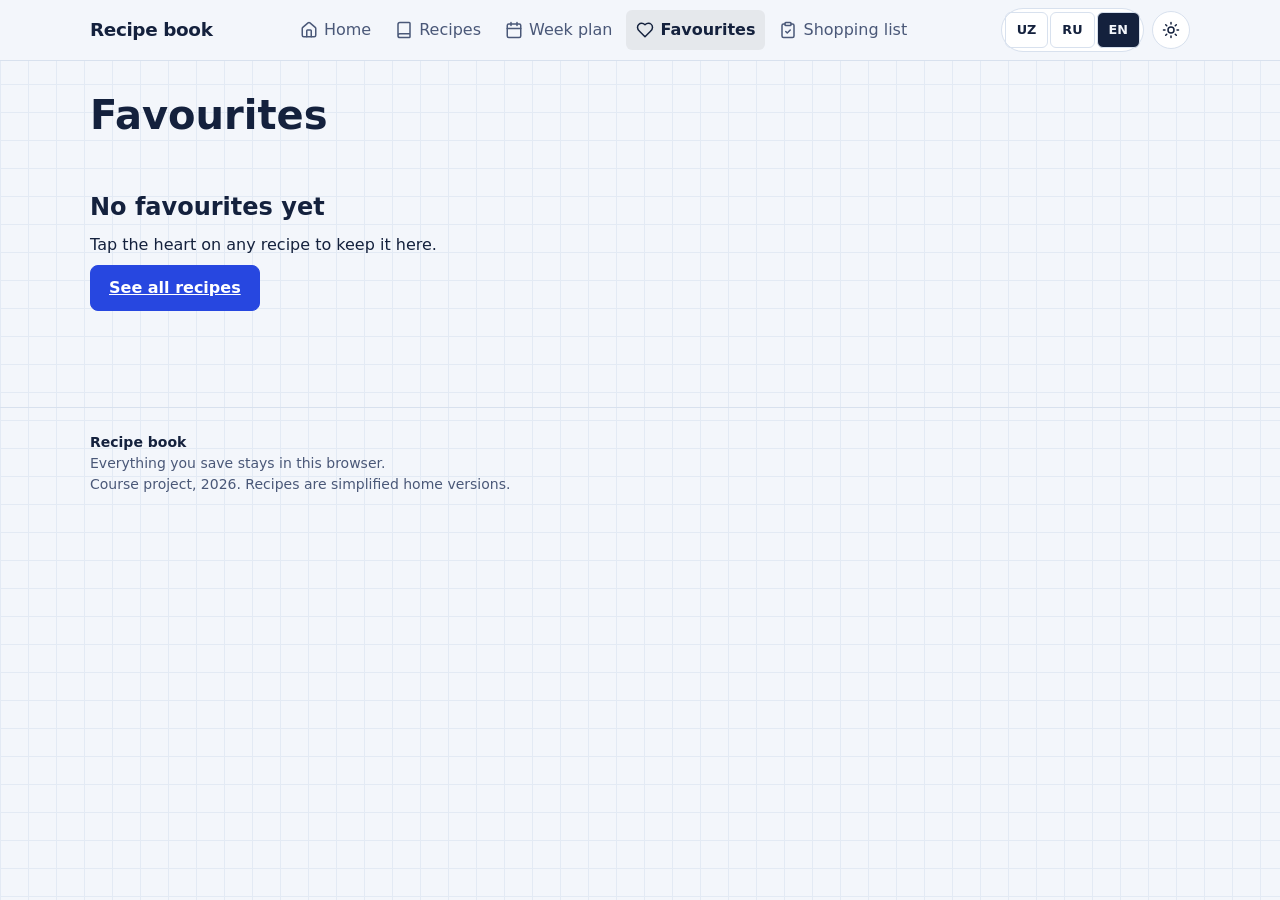
==== favorites.html @ af8d87c4 "Recipe book: 6 pages, 21 recipes in 3 languages, ingredient search, servings calculator, timers, wee" ====
<!doctype html>
<html lang="en">
<head>
  <meta charset="utf-8">
  <meta name="viewport" content="width=device-width, initial-scale=1">
  <title>Recipe book</title>
  <meta name="description" content="">
  <meta name="theme-color" content="#ffffff">
  <!-- Apply the saved theme before the page is drawn, so it never flashes. -->
  <script>
    window.APP_NS = "recipes";
    try {
      var savedTheme = localStorage.getItem("recipes:theme");
      document.documentElement.setAttribute("data-theme", savedTheme || (matchMedia("(prefers-color-scheme: dark)").matches ? "dark" : "light"));
    } catch (e) {}
  </script>
  <link rel="stylesheet" href="css/base.css">
  <link rel="stylesheet" href="css/site.css">
  <script defer src="js/core.js"></script>
  <script defer src="js/lang.js"></script>
  <script defer src="js/data.js"></script>
  <script defer src="js/store.js"></script>
  <script defer src="js/layout.js"></script>
  <script defer src="js/pages/favorites.js"></script>
</head>
<body data-page="favorites">
  <a class="skip-link" href="#main" data-i18n="skip">Skip to content</a>
  <header id="site-header" class="site-header"></header>

  <main id="main" tabindex="-1" class="container page">
    <h1 data-i18n="page.favorites"></h1>
    <p id="favCount" class="result-count" aria-live="polite"></p>
    <div id="favList" class="card-grid"></div>
    <div id="favEmpty" class="empty" hidden>
      <h2 data-i18n="favs.emptyTitle"></h2>
      <p data-i18n="favs.emptyText"></p>
      <a class="btn" href="recipes.html" data-i18n="home.allRecipes"></a>
    </div>
  </main>
  <footer id="site-footer" class="site-footer"></footer>
  <div id="toasts" class="toast-host" aria-live="polite"></div>
</body>
</html>
---- css/base.css ----
/* ==========================================================
   base.css — shared foundation (tokens, reset, controls,
   buttons, form fields, dialog, toast). Reused on every site.
   ========================================================== */

:root {
  --font-display: "Unbounded", "Onest", system-ui, sans-serif;
  --font-body: "Onest", system-ui, -apple-system, "Segoe UI", Roboto, sans-serif;

  --bg: #f3f6fb;
  --surface: #ffffff;
  --ink: #14213d;
  --ink-2: #4a5878;
  --line: #d8e1ee;
  --grid: #e3eaf4;
  --accent: #2747e0;
  --accent-ink: #ffffff;
  --accent-soft: #e6ebff;
  --hl: #ffe45c;
  --hl-ink: #14213d;
  --danger: #c42a41;
  --ok: #12805c;
  --warn: #9a5b00;

  --radius: 12px;
  --radius-sm: 8px;
  --shadow: 0 2px 0 var(--line);
  --ease: cubic-bezier(0.2, 0.7, 0.2, 1);
  color-scheme: light;
}

:root[data-theme="dark"] {
  --bg: #0c1226;
  --surface: #141c36;
  --ink: #e8eeff;
  --ink-2: #9aa8cc;
  --line: #27345c;
  --grid: #162040;
  --accent: #7c9bff;
  --accent-ink: #0c1226;
  --accent-soft: #1d2a55;
  --hl: #ffe45c;
  --hl-ink: #14213d;
  --danger: #ff8091;
  --ok: #4ade9f;
  --warn: #ffc266;
  color-scheme: dark;
}

*,
*::before,
*::after { box-sizing: border-box; }

html { -webkit-text-size-adjust: 100%; }

body {
  margin: 0;
  min-height: 100vh;
  font-family: var(--font-body);
  font-size: 1rem;
  line-height: 1.5;
  color: var(--ink);
  background-color: var(--bg);
  /* notebook grid */
  background-image:
    linear-gradient(var(--grid) 1px, transparent 1px),
    linear-gradient(90deg, var(--grid) 1px, transparent 1px);
  background-size: 28px 28px;
  transition: background-color 0.25s var(--ease), color 0.25s var(--ease);
}

h1, h2, h3, p { margin: 0; }
button, input, select, textarea { font: inherit; color: inherit; }
button { cursor: pointer; }
ul { margin: 0; padding: 0; list-style: none; }

:focus-visible {
  outline: 3px solid var(--accent);
  outline-offset: 2px;
  border-radius: 6px;
}

.visually-hidden {
  position: absolute !important;
  width: 1px; height: 1px;
  margin: -1px; padding: 0;
  overflow: hidden;
  clip: rect(0 0 0 0);
  white-space: nowrap;
  border: 0;
}

.container {
  width: min(100% - 40px, 760px);
  margin-inline: auto;
}

/* ---------- top bar: brand + language + theme ---------- */
.topbar {
  display: flex;
  align-items: center;
  justify-content: space-between;
  gap: 12px;
  padding-block: 18px;
}

.brand {
  font-family: var(--font-display);
  font-weight: 700;
  font-size: 1.15rem;
  letter-spacing: -0.02em;
  display: inline-flex;
  align-items: center;
  gap: 10px;
}

.brand-mark {
  width: 28px; height: 28px;
  display: grid; place-items: center;
  background: var(--accent);
  color: var(--accent-ink);
  border-radius: 8px;
}

.controls { display: flex; align-items: center; gap: 10px; }

.seg {
  display: inline-flex;
  padding: 3px;
  background: var(--surface);
  border: 1.5px solid var(--line);
  border-radius: 999px;
}

.seg button {
  border: 0;
  background: transparent;
  padding: 5px 11px;
  border-radius: 999px;
  font-size: 0.8rem;
  font-weight: 600;
  color: var(--ink-2);
  transition: background-color 0.2s var(--ease), color 0.2s var(--ease);
}

.seg button:hover { color: var(--ink); }

.seg button[aria-pressed="true"] {
  background: var(--accent);
  color: var(--accent-ink);
}

.icon-btn {
  width: 38px; height: 38px;
  display: grid; place-items: center;
  background: var(--surface);
  border: 1.5px solid var(--line);
  border-radius: 50%;
  color: var(--ink);
  transition: border-color 0.2s var(--ease), transform 0.2s var(--ease);
}
.icon-btn:hover { border-color: var(--accent); }
.icon-btn:active { transform: scale(0.94); }

/* theme icon swaps with the active theme */
.icon-btn .i-moon { display: none; }
:root[data-theme="dark"] .icon-btn .i-sun { display: none; }
:root[data-theme="dark"] .icon-btn .i-moon { display: block; }

/* ---------- buttons ---------- */
.btn {
  display: inline-flex;
  align-items: center;
  justify-content: center;
  gap: 8px;
  padding: 10px 18px;
  min-height: 44px;
  border: 1.5px solid var(--accent);
  background: var(--accent);
  color: var(--accent-ink);
  font-weight: 600;
  border-radius: var(--radius-sm);
  transition: transform 0.15s var(--ease), filter 0.2s var(--ease);
}
.btn:hover { filter: brightness(1.08); }
.btn:active { transform: translateY(1px); }

.btn-ghost {
  background: transparent;
  color: var(--ink);
  border-color: var(--line);
}
.btn-ghost:hover { border-color: var(--accent); filter: none; }

.btn-danger-ghost {
  background: transparent;
  color: var(--danger);
  border-color: var(--line);
}
.btn-danger-ghost:hover { border-color: var(--danger); filter: none; }

/* ---------- form fields ---------- */
.field { display: grid; gap: 6px; min-width: 0; }
.field > span, .field > label {
  font-size: 0.85rem;
  font-weight: 600;
  color: var(--ink-2);
}

.input, .select {
  width: 100%;
  min-height: 44px;
  padding: 9px 12px;
  background: var(--surface);
  color: var(--ink);
  border: 1.5px solid var(--line);
  border-radius: var(--radius-sm);
  transition: border-color 0.2s var(--ease), box-shadow 0.2s var(--ease);
}
.input::placeholder { color: var(--ink-2); opacity: 0.8; }
.input:hover, .select:hover { border-color: var(--ink-2); }
.input:focus-visible, .select:focus-visible {
  outline: none;
  border-color: var(--accent);
  box-shadow: 0 0 0 3px var(--accent-soft);
}
.input[aria-invalid="true"] { border-color: var(--danger); }

.field-error {
  min-height: 1.2em;
  font-size: 0.85rem;
  color: var(--danger);
  font-weight: 500;
}

/* ---------- dialog ---------- */
dialog {
  width: min(92vw, 480px);
  padding: 22px;
  color: var(--ink);
  background: var(--surface);
  border: 1.5px solid var(--line);
  border-radius: 16px;
  box-shadow: 0 24px 60px rgba(8, 14, 40, 0.35);
}
dialog::backdrop { background: rgba(8, 14, 40, 0.55); }
dialog[open] { animation: pop 0.22s var(--ease); }
@keyframes pop {
  from { opacity: 0; transform: translateY(8px) scale(0.98); }
  to { opacity: 1; transform: none; }
}

/* ---------- toast ---------- */
.toast-host {
  position: fixed;
  inset: auto 0 20px 0;
  display: grid;
  justify-items: center;
  gap: 8px;
  padding-inline: 16px;
  pointer-events: none;
  z-index: 50;
}
.toast {
  display: inline-flex;
  align-items: center;
  gap: 14px;
  padding: 10px 12px 10px 16px;
  background: var(--ink);
  color: var(--bg);
  border-radius: 10px;
  font-size: 0.92rem;
  pointer-events: auto;
  box-shadow: 0 10px 30px rgba(8, 14, 40, 0.3);
  animation: pop 0.22s var(--ease);
}
.toast button {
  background: transparent;
  border: 0;
  padding: 4px 8px;
  font-weight: 700;
  color: var(--hl);
  border-radius: 6px;
}

@media (prefers-reduced-motion: reduce) {
  *, *::before, *::after {
    animation-duration: 0.001ms !important;
    transition-duration: 0.001ms !important;
  }
}
---- css/site.css ----
/* PLACEHOLDER layout so the pages can be used and tested before the design
   brief arrives. Colours and fonts come from base.css (also a placeholder).
   This file will be rewritten from the brief. */

.container { width: min(100% - 32px, 1100px); margin-inline: auto; }
.page { padding-block: 24px 64px; }
.page h1 { font-size: clamp(1.75rem, 5vw, 2.5rem); margin: 0 0 12px; }
.page-intro { color: var(--ink-2); max-width: 60ch; }
.section { padding-block: 24px; border-top: 1px solid var(--line); margin-top: 24px; }
.section h2, .section-sub { margin: 0 0 16px; font-size: 1.25rem; }
.section-sub { margin-top: 24px; }
.skip-link { position: absolute; left: 8px; top: -60px; padding: 8px 12px; background: var(--ink); color: var(--bg); z-index: 100; }
.skip-link:focus { top: 8px; }
.result-count { color: var(--ink-2); margin: 8px 0; }
.empty { padding: 32px 0; display: grid; gap: 8px; justify-items: start; }
.back-link { display: inline-block; margin-bottom: 12px; }
.back-link::before { content: "← "; }
.check { display: inline-flex; align-items: center; gap: 8px; min-height: 44px; cursor: pointer; }

/* header, menu and phone tab bar */
.site-header { border-bottom: 1px solid var(--line); background: var(--bg); position: sticky; top: 0; z-index: 30; }
.header-bar { display: flex; align-items: center; justify-content: space-between; gap: 16px; min-height: 60px; }
.brand { font-weight: 700; text-decoration: none; color: var(--ink); }
.header-tools { display: flex; align-items: center; gap: 8px; }
.seg { display: inline-flex; gap: 2px; }
.seg button { min-width: 36px; min-height: 36px; border: 1px solid var(--line); background: transparent; color: var(--ink); border-radius: 6px; }
.seg button[aria-pressed="true"] { background: var(--ink); color: var(--bg); }
#themeToggle .icon-moon { display: none; }
:root[data-theme="dark"] #themeToggle .icon-sun { display: none; }
:root[data-theme="dark"] #themeToggle .icon-moon { display: block; }
.site-nav ul { list-style: none; margin: 0; padding: 0; display: flex; gap: 4px; }
.site-nav a { display: inline-flex; align-items: center; gap: 6px; padding: 8px 10px; color: var(--ink-2); text-decoration: none; border-radius: 6px; }
.site-nav a[aria-current="page"] { color: var(--ink); background: var(--raised, rgba(0,0,0,.06)); font-weight: 600; }
.nav-count:not(:empty) { min-width: 20px; padding: 0 6px; border-radius: 10px; background: var(--accent); color: var(--on-accent, #fff); font-size: 0.75rem; text-align: center; }
@media (max-width: 900px) {
  body.has-tabbar { padding-bottom: 64px; }
  .site-nav { position: fixed; left: 0; right: 0; bottom: 0; background: var(--bg); border-top: 1px solid var(--line); z-index: 40; }
  .site-nav ul { display: grid; grid-template-columns: repeat(5, minmax(0, 1fr)); }
  .site-nav a { flex-direction: column; gap: 2px; font-size: 0.6875rem; padding: 8px 2px; text-align: center; position: relative; }
  .nav-count:not(:empty) { position: absolute; top: 4px; right: 18%; }
}
.site-footer { border-top: 1px solid var(--line); padding-block: 24px; color: var(--ink-2); font-size: 0.875rem; }
.footer-brand { font-weight: 700; color: var(--ink); }

/* chips and cards */
.chip-row { display: flex; flex-wrap: wrap; gap: 8px; list-style: none; margin: 0; padding: 0; }
.chip { display: inline-flex; align-items: center; gap: 6px; min-height: 36px; padding: 4px 12px; border: 1px solid var(--line); border-radius: 18px; background: transparent; color: var(--ink); cursor: pointer; }
.chip[aria-pressed="true"], .chip-radio:has(input:checked) { background: var(--ink); color: var(--bg); }
.chip-radio input { position: absolute; opacity: 0; width: 1px; height: 1px; }
.chip-radio:has(input:focus-visible) { outline: 2px solid var(--accent); outline-offset: 2px; }
.card-grid { display: grid; grid-template-columns: repeat(auto-fill, minmax(min(100%, 260px), 1fr)); gap: 16px; }
.recipe-card { position: relative; display: grid; align-content: start; gap: 6px; padding: 16px; border: 1px solid var(--line); border-radius: 8px; }
.card-cat { margin: 0; font-size: 0.8125rem; color: var(--ink-2); }
.card-title { margin: 0; font-size: 1.125rem; padding-right: 40px; }
.card-title a { color: var(--ink); text-decoration: none; }
.card-title a::after { content: ""; position: absolute; inset: 0; } /* the whole card is clickable */
.card-about, .card-hit, .card-note { margin: 0; color: var(--ink-2); font-size: 0.9375rem; }
.recipe-card .fav-btn-small, .recipe-card .match-info button { position: relative; z-index: 1; }
.recipe-card .fav-btn-small { position: absolute; top: 10px; right: 10px; }
.recipe-meta { display: flex; flex-wrap: wrap; gap: 4px 14px; list-style: none; margin: 4px 0 0; padding: 0; font-size: 0.875rem; color: var(--ink-2); }
.recipe-meta li { display: inline-flex; align-items: center; gap: 4px; }
.fav-btn { display: inline-flex; align-items: center; gap: 6px; min-height: 40px; min-width: 40px; justify-content: center; padding: 6px 12px; border: 1px solid var(--line); border-radius: 20px; background: var(--bg); color: var(--ink); }
.fav-btn[aria-pressed="true"] .icon { fill: currentColor; color: var(--danger, #b00); }
.match-info { display: grid; gap: 4px; justify-items: start; margin-top: 6px; padding-top: 8px; border-top: 1px dashed var(--line); font-size: 0.875rem; }
.match-info p { margin: 0; }
.match-score { font-weight: 600; }

/* home */
.pantry-form, .extra-form { display: grid; gap: 6px; max-width: 560px; margin-top: 16px; }
.pantry-row { display: flex; gap: 8px; }
.pantry-row .input { flex: 1; min-width: 0; }
.quick-ings, .pantry-chips { margin-top: 16px; display: grid; gap: 8px; justify-items: start; }

/* recipe list filters */
.filters { display: grid; gap: 16px; margin-bottom: 8px; }
.filter-search { max-width: 480px; }
.filter-cats { border: 0; padding: 0; margin: 0; }
.filter-cats legend { margin-bottom: 6px; font-weight: 600; font-size: 0.875rem; }
.filter-selects { display: flex; flex-wrap: wrap; gap: 12px; align-items: end; }
.filter-selects .field { min-width: 150px; }
.list-head { display: flex; justify-content: space-between; align-items: center; gap: 12px; }

/* recipe page */
.recipe-head { display: grid; gap: 8px; }
.recipe-head h1 { margin: 0; }
.recipe-about { margin: 0; color: var(--ink-2); max-width: 65ch; }
.recipe-actions { display: flex; flex-wrap: wrap; gap: 8px; align-items: center; margin-top: 8px; }
.recipe-body { display: grid; gap: 32px; margin-top: 24px; }
@media (min-width: 860px) { .recipe-body { grid-template-columns: minmax(0, 2fr) minmax(0, 3fr); } }
.servings { display: grid; gap: 6px; margin-bottom: 12px; }
.stepper { display: inline-flex; align-items: center; gap: 8px; }
.stepper-num { min-width: 2ch; text-align: center; font-size: 1.5rem; font-weight: 700; }
.ing-list { list-style: none; margin: 0; padding: 0; }
.ing { display: flex; gap: 10px; align-items: flex-start; padding: 8px 0; border-bottom: 1px solid var(--line); }
.ing label { display: flex; flex-wrap: wrap; gap: 4px 10px; cursor: pointer; }
.ing-amount { font-weight: 600; min-width: 6.5em; }
.ing-staple { color: var(--ink-2); font-size: 0.8125rem; }
.ing.is-have label { text-decoration: line-through; color: var(--ink-2); }
.shop-btns { display: grid; gap: 6px; justify-items: start; margin-top: 12px; }
.steps { list-style: none; margin: 0; padding: 0; display: grid; gap: 16px; }
.step { display: grid; gap: 6px; padding: 12px 0; border-bottom: 1px solid var(--line); }
.step-check { display: flex; align-items: center; gap: 8px; }
.step-num { font-weight: 600; }
.step-text { margin: 0; }
.step.is-done .step-text { color: var(--ink-2); text-decoration: line-through; }
.timer-btn { justify-self: start; }
.recipe-extra { display: grid; gap: 24px; margin-top: 32px; }
@media (min-width: 860px) { .recipe-extra { grid-template-columns: 1fr 1fr; } }
.plan-box h2 { font-size: 1.125rem; margin: 0 0 8px; }
.plan-row { display: flex; flex-wrap: wrap; gap: 8px; align-items: end; }
.timer-bar { position: fixed; left: 50%; transform: translateX(-50%); bottom: 76px; z-index: 50; display: grid; gap: 6px; width: min(100% - 24px, 480px); }
@media (min-width: 901px) { .timer-bar { bottom: 20px; } }
.timer { display: flex; align-items: center; gap: 10px; padding: 8px 8px 8px 14px; border-radius: 8px; background: var(--ink); color: var(--bg); }
.timer .btn, .timer .icon-btn { color: var(--bg); border-color: currentColor; }
.timer-name { flex: 1; }
.timer-time { font-variant-numeric: tabular-nums; font-weight: 700; font-size: 1.125rem; }
.timer.is-done { outline: 3px solid var(--accent); }

/* week plan */
.plan-actions { display: flex; flex-wrap: wrap; gap: 8px; margin: 16px 0; }
.week { display: grid; grid-template-columns: repeat(auto-fill, minmax(min(100%, 240px), 1fr)); gap: 16px; }
.day { padding: 12px; border: 1px solid var(--line); border-radius: 8px; display: grid; gap: 8px; align-content: start; }
.day h2 { margin: 0; font-size: 1.0625rem; }
.meal-link { font-size: 0.875rem; }
.day-kcal { margin: 0; font-size: 0.8125rem; color: var(--ink-2); }

/* shopping list */
.shop-head { display: flex; flex-wrap: wrap; justify-content: space-between; align-items: center; gap: 8px; margin-top: 16px; }
.shop-actions { display: flex; flex-wrap: wrap; gap: 6px; }
.aisle h2 { font-size: 1rem; margin: 20px 0 6px; }
.shop-items { list-style: none; margin: 0; padding: 0; }
.shop-item { display: flex; align-items: center; gap: 10px; padding: 6px 0; border-bottom: 1px solid var(--line); }
.shop-item label { flex: 1; display: grid; cursor: pointer; }
.shop-main { display: flex; flex-wrap: wrap; gap: 4px 10px; }
.shop-amount { color: var(--ink-2); }
.shop-from { font-size: 0.8125rem; color: var(--ink-2); }
.shop-item.is-done .shop-name { text-decoration: line-through; color: var(--ink-2); }

/* printing: just the recipe or the list */
@media print {
  .site-header, .site-nav, .site-footer, .recipe-actions, .shop-btns, .timer-btn, .recipe-extra, .section, .back-link, .timer-bar, .toast-host, .extra-form, .shop-actions, .icon-btn, .step-check input { display: none !important; }
  body { padding: 0 !important; }
}
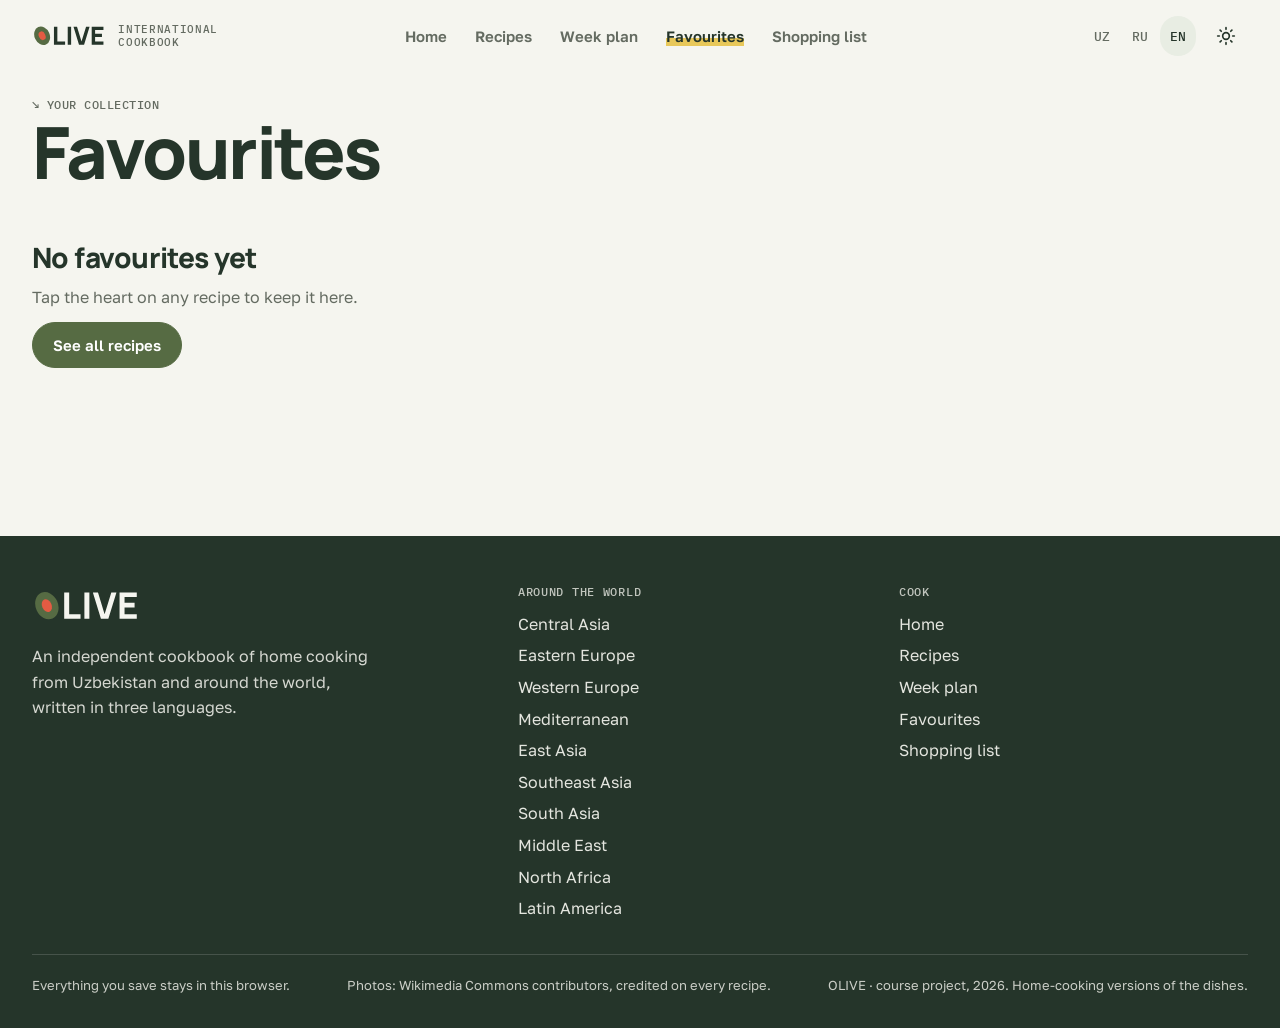
==== commit 148a03bf: "OLIVE: new identity and logo, editorial redesign of all six pages, 29 recipes in 10 regions, Wikimed" ====
--- a/favorites.html
+++ b/favorites.html
@@ -3,9 +3,13 @@
 <head>
   <meta charset="utf-8">
   <meta name="viewport" content="width=device-width, initial-scale=1">
-  <title>Recipe book</title>
+  <title>OLIVE</title>
   <meta name="description" content="">
-  <meta name="theme-color" content="#ffffff">
+  <meta name="theme-color" content="#f5f5ef">
+  <link rel="icon" href="assets/brand/olive-favicon.svg" type="image/svg+xml">
+  <link rel="preconnect" href="https://fonts.googleapis.com">
+  <link rel="preconnect" href="https://fonts.gstatic.com" crossorigin>
+  <link rel="stylesheet" href="https://fonts.googleapis.com/css2?family=Golos+Text:wght@400;500;600;700&family=IBM+Plex+Mono:wght@400;500;600&family=Manrope:wght@700;800&display=swap">
   <!-- Apply the saved theme before the page is drawn, so it never flashes. -->
   <script>
     window.APP_NS = "recipes";
@@ -19,7 +23,10 @@
   <script defer src="js/core.js"></script>
   <script defer src="js/lang.js"></script>
   <script defer src="js/data.js"></script>
+  <script defer src="js/photos.js"></script>
+  <script defer src="js/format.js"></script>
   <script defer src="js/store.js"></script>
+  <script defer src="js/logo.js"></script>
   <script defer src="js/layout.js"></script>
   <script defer src="js/pages/favorites.js"></script>
 </head>
@@ -28,9 +35,10 @@
   <header id="site-header" class="site-header"></header>
 
   <main id="main" tabindex="-1" class="container page">
-    <h1 data-i18n="page.favorites"></h1>
-    <p id="favCount" class="result-count" aria-live="polite"></p>
-    <div id="favList" class="card-grid"></div>
+    <p class="annot" data-i18n="favs.annot"></p>
+    <h1 class="page-title" data-i18n="page.favorites"></h1>
+    <p id="favCount" class="result-count" aria-live="polite" style="margin-top: 12px"></p>
+    <div id="favList" class="card-grid" style="margin-top: 28px"></div>
     <div id="favEmpty" class="empty" hidden>
       <h2 data-i18n="favs.emptyTitle"></h2>
       <p data-i18n="favs.emptyText"></p>
--- a/css/base.css
+++ b/css/base.css
@@ -1,291 +1,224 @@
 /* ==========================================================
-   base.css — shared foundation (tokens, reset, controls,
-   buttons, form fields, dialog, toast). Reused on every site.
+   OLIVE design system: tokens, reset, type, buttons, form fields,
+   checkboxes, chips, dialog, toast. Page layouts are in site.css.
+
+   Colours follow the OLIVE brief. A few values were too faint for
+   WCAG AA (4.5:1 for text, 3:1 for control borders and large text);
+   the brief's value is noted next to each changed token.
+   Olive is the brand, tomato is a rare accent, butter only highlights.
    ========================================================== */
 
+:root,
+:root[data-theme="light"] {
+  color-scheme: light;
+  --bg: #f5f5ef;
+  --surface: #ffffff;
+  --raised: #e8ede3;
+  --ink: #25352a;
+  --ink-2: #646b61;          /* brief #70796D (3.8:1 on raised) */
+  --line: #d9ded4;           /* dividers only */
+  --line-strong: #8a8d87;    /* control borders: brief border #D9DED4 is 1.25:1 */
+  --olive: #566b43;          /* buttons, active states (white text 5.9:1) */
+  --olive-hover: #46582f;
+  --olive-text: #566b43;     /* olive as text (4.8:1 on soft) */
+  --on-olive: #ffffff;
+  --olive-soft: #e4ebd9;
+  --tomato: #e45b43;         /* large shapes, the logo, step numbers (3:1+ only for large text) */
+  --tomato-text: #ad4631;    /* tomato for small text: brief #E45B43 is 3.3:1 */
+  --tomato-strong: #c44e39;  /* tomato buttons with white text: brief #E45B43 is 3.6:1 */
+  --butter: #e8c85a;         /* small highlights only, always with --ink text */
+  --butter-soft: #f6ecc3;
+  --ok: #357250;             /* brief #397A55 (4.3:1 on raised) */
+  --warn: #8e5b1b;           /* brief #A56A20 (3.8:1 on raised) */
+  --danger: #bd3939;
+  --danger-soft: #f7e2df;
+  --photo-fallback: #dfe6d4;
+  --toast-bg: #25352a;
+  --toast-ink: #f5f5ef;
+  --toast-action: #e8c85a;
+  --backdrop: rgba(24, 30, 25, 0.5);
+  --shadow-pop: 0 1px 2px rgba(37, 53, 42, 0.08), 0 16px 40px -18px rgba(37, 53, 42, 0.35);
+}
+
+:root[data-theme="dark"] {
+  color-scheme: dark;
+  --bg: #181e19;
+  --surface: #232c24;
+  --raised: #303b31;
+  --ink: #f1f1e8;
+  --ink-2: #adb6a9;
+  --line: #3d493e;
+  --line-strong: #707871;    /* brief border #3D493E is 1.8:1 as a control border */
+  --olive: #a9bd88;
+  --olive-hover: #bccd9f;
+  --olive-text: #a9bd88;
+  --on-olive: #181e19;       /* white on #A9BD88 is only 2:1, so dark text */
+  --olive-soft: #344330;
+  --tomato: #f07860;
+  --tomato-text: #f0927e;    /* brief #F07860 (4.2:1 on raised) */
+  --tomato-strong: #f07860;  /* with dark text (6:1) */
+  --butter: #e8ca70;
+  --butter-soft: #4a4428;
+  --ok: #79c694;
+  --warn: #e9b76b;
+  --danger: #f08f8f;         /* brief #F08080 (4.1:1 on soft) */
+  --danger-soft: #45282a;
+  --photo-fallback: #2b362c;
+  --toast-bg: #f1f1e8;
+  --toast-ink: #181e19;
+  --toast-action: #566b43;
+  --backdrop: rgba(0, 0, 0, 0.6);
+  --shadow-pop: 0 1px 2px rgba(0, 0, 0, 0.4), 0 18px 44px -18px rgba(0, 0, 0, 0.8);
+}
+:root[data-theme="dark"] .on-tomato, :root[data-theme="dark"] .btn-tomato { color: #181e19; }
+
 :root {
-  --font-display: "Unbounded", "Onest", system-ui, sans-serif;
-  --font-body: "Onest", system-ui, -apple-system, "Segoe UI", Roboto, sans-serif;
-
-  --bg: #f3f6fb;
-  --surface: #ffffff;
-  --ink: #14213d;
-  --ink-2: #4a5878;
-  --line: #d8e1ee;
-  --grid: #e3eaf4;
-  --accent: #2747e0;
-  --accent-ink: #ffffff;
-  --accent-soft: #e6ebff;
-  --hl: #ffe45c;
-  --hl-ink: #14213d;
-  --danger: #c42a41;
-  --ok: #12805c;
-  --warn: #9a5b00;
-
-  --radius: 12px;
-  --radius-sm: 8px;
-  --shadow: 0 2px 0 var(--line);
+  --font-display: "Manrope", system-ui, sans-serif;
+  --font-body: "Golos Text", system-ui, -apple-system, "Segoe UI", Roboto, sans-serif;
+  --font-mono: "IBM Plex Mono", ui-monospace, "SFMono-Regular", Consolas, monospace;
+  --r-photo: 4px;            /* photos are nearly square-cornered, like prints */
+  --r-ctl: 10px;
+  --r-pill: 999px;
+  --s1: 4px; --s2: 8px; --s3: 12px; --s4: 16px; --s5: 20px; --s6: 24px; --s8: 32px; --s10: 40px; --s12: 48px; --s16: 64px; --s24: 96px;
   --ease: cubic-bezier(0.2, 0.7, 0.2, 1);
-  color-scheme: light;
-}
-
-:root[data-theme="dark"] {
-  --bg: #0c1226;
-  --surface: #141c36;
-  --ink: #e8eeff;
-  --ink-2: #9aa8cc;
-  --line: #27345c;
-  --grid: #162040;
-  --accent: #7c9bff;
-  --accent-ink: #0c1226;
-  --accent-soft: #1d2a55;
-  --hl: #ffe45c;
-  --hl-ink: #14213d;
-  --danger: #ff8091;
-  --ok: #4ade9f;
-  --warn: #ffc266;
-  color-scheme: dark;
-}
-
-*,
-*::before,
-*::after { box-sizing: border-box; }
-
-html { -webkit-text-size-adjust: 100%; }
-
+  --ease-out: cubic-bezier(0.16, 1, 0.3, 1);
+  --fast: 160ms;
+  --header-h: 72px;
+  --tabbar-h: 0px;
+}
+
+*, *::before, *::after { box-sizing: border-box; }
+html { -webkit-text-size-adjust: 100%; scroll-padding-top: calc(var(--header-h) + 16px); }
 body {
-  margin: 0;
-  min-height: 100vh;
-  font-family: var(--font-body);
-  font-size: 1rem;
-  line-height: 1.5;
-  color: var(--ink);
-  background-color: var(--bg);
-  /* notebook grid */
-  background-image:
-    linear-gradient(var(--grid) 1px, transparent 1px),
-    linear-gradient(90deg, var(--grid) 1px, transparent 1px);
-  background-size: 28px 28px;
-  transition: background-color 0.25s var(--ease), color 0.25s var(--ease);
-}
-
-h1, h2, h3, p { margin: 0; }
+  margin: 0; min-height: 100vh; font-family: var(--font-body); font-size: 1rem; line-height: 1.6;
+  color: var(--ink); background: var(--bg); -webkit-font-smoothing: antialiased;
+}
+h1, h2, h3, h4, p, dl, dd, figure, blockquote { margin: 0; }
+h1, h2, h3, h4 { font-family: var(--font-display); line-height: 1.08; letter-spacing: -0.02em; overflow-wrap: break-word; hyphens: auto; }
+h1 { font-weight: 800; }
+h2 { font-weight: 800; }
+h3 { font-weight: 700; letter-spacing: -0.01em; }
 button, input, select, textarea { font: inherit; color: inherit; }
 button { cursor: pointer; }
-ul { margin: 0; padding: 0; list-style: none; }
-
-:focus-visible {
-  outline: 3px solid var(--accent);
-  outline-offset: 2px;
-  border-radius: 6px;
-}
-
+ul, ol { margin: 0; padding: 0; list-style: none; }
+img, svg { display: block; max-width: 100%; }
+a { color: var(--olive-text); text-underline-offset: 3px; text-decoration-thickness: 1px; }
+a:hover { color: var(--ink); }
+fieldset { border: 0; margin: 0; padding: 0; min-width: 0; }
+legend { padding: 0; }
+table { border-collapse: collapse; }
+[hidden] { display: none !important; }
+:focus-visible { outline: 2.5px solid var(--olive); outline-offset: 2px; border-radius: 4px; }
+::selection { background: var(--butter); color: #25352a; }
 .visually-hidden {
-  position: absolute !important;
-  width: 1px; height: 1px;
-  margin: -1px; padding: 0;
-  overflow: hidden;
-  clip: rect(0 0 0 0);
-  white-space: nowrap;
-  border: 0;
-}
-
-.container {
-  width: min(100% - 40px, 760px);
-  margin-inline: auto;
-}
-
-/* ---------- top bar: brand + language + theme ---------- */
-.topbar {
-  display: flex;
-  align-items: center;
-  justify-content: space-between;
-  gap: 12px;
-  padding-block: 18px;
-}
-
-.brand {
-  font-family: var(--font-display);
-  font-weight: 700;
-  font-size: 1.15rem;
-  letter-spacing: -0.02em;
-  display: inline-flex;
-  align-items: center;
-  gap: 10px;
-}
-
-.brand-mark {
-  width: 28px; height: 28px;
-  display: grid; place-items: center;
-  background: var(--accent);
-  color: var(--accent-ink);
-  border-radius: 8px;
-}
-
-.controls { display: flex; align-items: center; gap: 10px; }
-
-.seg {
-  display: inline-flex;
-  padding: 3px;
-  background: var(--surface);
-  border: 1.5px solid var(--line);
-  border-radius: 999px;
-}
-
-.seg button {
-  border: 0;
-  background: transparent;
-  padding: 5px 11px;
-  border-radius: 999px;
-  font-size: 0.8rem;
-  font-weight: 600;
-  color: var(--ink-2);
-  transition: background-color 0.2s var(--ease), color 0.2s var(--ease);
-}
-
-.seg button:hover { color: var(--ink); }
-
-.seg button[aria-pressed="true"] {
-  background: var(--accent);
-  color: var(--accent-ink);
-}
-
-.icon-btn {
-  width: 38px; height: 38px;
-  display: grid; place-items: center;
-  background: var(--surface);
-  border: 1.5px solid var(--line);
-  border-radius: 50%;
-  color: var(--ink);
-  transition: border-color 0.2s var(--ease), transform 0.2s var(--ease);
-}
-.icon-btn:hover { border-color: var(--accent); }
-.icon-btn:active { transform: scale(0.94); }
-
-/* theme icon swaps with the active theme */
-.icon-btn .i-moon { display: none; }
-:root[data-theme="dark"] .icon-btn .i-sun { display: none; }
-:root[data-theme="dark"] .icon-btn .i-moon { display: block; }
+  position: absolute !important; width: 1px; height: 1px; margin: -1px; padding: 0;
+  overflow: hidden; clip: rect(0 0 0 0); white-space: nowrap; border: 0;
+}
+.mono, .num { font-family: var(--font-mono); font-variant-numeric: tabular-nums; }
+/* small editorial annotation, e.g. "↘ Central Asia · 2 h" */
+.annot { font: 500 0.75rem/1.3 var(--font-mono); letter-spacing: 0.04em; text-transform: uppercase; color: var(--ink-2); }
+/* the butter "marker" behind a key word in a headline */
+.mark { background: linear-gradient(transparent 58%, var(--butter) 58%, var(--butter) 92%, transparent 92%); padding: 0 0.06em; box-decoration-break: clone; -webkit-box-decoration-break: clone; }
+:root[data-theme="dark"] .mark { background: linear-gradient(transparent 62%, rgba(232, 202, 112, 0.45) 62%, rgba(232, 202, 112, 0.45) 92%, transparent 92%); }
 
 /* ---------- buttons ---------- */
 .btn {
-  display: inline-flex;
-  align-items: center;
-  justify-content: center;
-  gap: 8px;
-  padding: 10px 18px;
-  min-height: 44px;
-  border: 1.5px solid var(--accent);
-  background: var(--accent);
-  color: var(--accent-ink);
-  font-weight: 600;
-  border-radius: var(--radius-sm);
-  transition: transform 0.15s var(--ease), filter 0.2s var(--ease);
-}
-.btn:hover { filter: brightness(1.08); }
-.btn:active { transform: translateY(1px); }
-
-.btn-ghost {
-  background: transparent;
-  color: var(--ink);
-  border-color: var(--line);
-}
-.btn-ghost:hover { border-color: var(--accent); filter: none; }
-
-.btn-danger-ghost {
-  background: transparent;
-  color: var(--danger);
-  border-color: var(--line);
-}
-.btn-danger-ghost:hover { border-color: var(--danger); filter: none; }
-
-/* ---------- form fields ---------- */
+  display: inline-flex; align-items: center; justify-content: center; gap: var(--s2);
+  min-height: 46px; padding: 10px 20px; border: 1.5px solid var(--olive); border-radius: var(--r-pill);
+  background: var(--olive); color: var(--on-olive); font: 600 0.9375rem/1.2 var(--font-body);
+  text-decoration: none; white-space: nowrap;
+  transition: background-color var(--fast) var(--ease), border-color var(--fast) var(--ease), color var(--fast) var(--ease), transform 0.12s var(--ease);
+}
+.btn:hover { background: var(--olive-hover); border-color: var(--olive-hover); color: var(--on-olive); }
+.btn:active { transform: scale(0.97); }
+.btn-ghost { background: transparent; color: var(--ink); border-color: var(--line-strong); }
+.btn-ghost:hover { background: var(--surface); color: var(--ink); border-color: var(--ink); }
+.btn-tomato { background: var(--tomato-strong); border-color: var(--tomato-strong); color: #fff; }
+.btn-tomato:hover { background: var(--tomato-text); border-color: var(--tomato-text); color: #fff; }
+.btn-danger-ghost { background: transparent; color: var(--danger); border-color: var(--line-strong); }
+.btn-danger-ghost:hover { background: var(--danger-soft); color: var(--danger); border-color: var(--danger); }
+.btn:disabled { background: var(--raised); border-color: var(--line); color: var(--ink-2); cursor: not-allowed; transform: none; }
+.btn-small { min-height: 38px; padding: 6px 14px; font-size: 0.875rem; }
+.btn .icon { flex: none; }
+.icon-btn {
+  width: 44px; height: 44px; flex: none; display: inline-grid; place-items: center; padding: 0;
+  border: 1px solid transparent; border-radius: 50%; background: transparent; color: var(--ink);
+  transition: border-color var(--fast) var(--ease), background-color var(--fast) var(--ease), transform 0.12s var(--ease);
+}
+.icon-btn:hover { background: var(--raised); }
+.icon-btn:active { transform: scale(0.92); }
+.icon-btn:disabled { opacity: 0.4; cursor: not-allowed; }
+
+/* ---------- inputs ---------- */
 .field { display: grid; gap: 6px; min-width: 0; }
-.field > span, .field > label {
-  font-size: 0.85rem;
-  font-weight: 600;
-  color: var(--ink-2);
-}
-
-.input, .select {
-  width: 100%;
-  min-height: 44px;
-  padding: 9px 12px;
-  background: var(--surface);
-  color: var(--ink);
-  border: 1.5px solid var(--line);
-  border-radius: var(--radius-sm);
-  transition: border-color 0.2s var(--ease), box-shadow 0.2s var(--ease);
-}
-.input::placeholder { color: var(--ink-2); opacity: 0.8; }
-.input:hover, .select:hover { border-color: var(--ink-2); }
-.input:focus-visible, .select:focus-visible {
-  outline: none;
-  border-color: var(--accent);
-  box-shadow: 0 0 0 3px var(--accent-soft);
-}
+.field > label, .field-label { font-size: 0.875rem; font-weight: 600; color: var(--ink); margin: 0; }
+.input {
+  width: 100%; min-height: 46px; padding: 10px 14px; background: var(--surface); color: var(--ink);
+  border: 1.5px solid var(--line-strong); border-radius: var(--r-ctl);
+  transition: border-color var(--fast) var(--ease), box-shadow var(--fast) var(--ease);
+}
+select.input { appearance: none; padding-right: 38px; background-image: linear-gradient(45deg, transparent 50%, currentColor 50%), linear-gradient(135deg, currentColor 50%, transparent 50%); background-position: calc(100% - 20px) 50%, calc(100% - 15px) 50%; background-size: 5px 5px; background-repeat: no-repeat; }
+textarea.input { min-height: 96px; resize: vertical; line-height: 1.5; }
+.input::placeholder { color: var(--ink-2); opacity: 1; }
+.input:hover { border-color: var(--ink-2); }
+.input:focus-visible { outline: none; border-color: var(--olive); box-shadow: 0 0 0 3px var(--olive-soft); }
 .input[aria-invalid="true"] { border-color: var(--danger); }
-
-.field-error {
-  min-height: 1.2em;
-  font-size: 0.85rem;
-  color: var(--danger);
-  font-weight: 500;
-}
-
-/* ---------- dialog ---------- */
-dialog {
-  width: min(92vw, 480px);
-  padding: 22px;
-  color: var(--ink);
-  background: var(--surface);
-  border: 1.5px solid var(--line);
-  border-radius: 16px;
-  box-shadow: 0 24px 60px rgba(8, 14, 40, 0.35);
-}
-dialog::backdrop { background: rgba(8, 14, 40, 0.55); }
-dialog[open] { animation: pop 0.22s var(--ease); }
-@keyframes pop {
-  from { opacity: 0; transform: translateY(8px) scale(0.98); }
-  to { opacity: 1; transform: none; }
-}
-
-/* ---------- toast ---------- */
-.toast-host {
-  position: fixed;
-  inset: auto 0 20px 0;
-  display: grid;
-  justify-items: center;
-  gap: 8px;
-  padding-inline: 16px;
-  pointer-events: none;
-  z-index: 50;
-}
+.field-error { font-size: 0.875rem; font-weight: 500; color: var(--danger); margin: 0; }
+.field-error:empty { display: none; }
+.hint { font-size: 0.875rem; color: var(--ink-2); margin: 0; }
+
+/* ---------- big round checkboxes (ingredients, steps, shopping) ---------- */
+.tick { position: relative; flex: none; width: 28px; height: 28px; }
+.tick input { appearance: none; margin: 0; width: 28px; height: 28px; border: 2px solid var(--line-strong); border-radius: 50%; background: var(--surface); cursor: pointer; transition: background-color var(--fast) var(--ease), border-color var(--fast) var(--ease), transform 0.18s var(--ease-out); }
+.tick input:hover { border-color: var(--olive); }
+.tick input:checked { background: var(--olive); border-color: var(--olive); }
+.tick input:checked + svg { opacity: 1; transform: scale(1); }
+.tick input:active { transform: scale(0.9); }
+.tick svg { position: absolute; inset: 0; margin: auto; width: 16px; height: 16px; color: var(--on-olive); opacity: 0; transform: scale(0.4); transition: opacity 0.15s, transform 0.25s var(--ease-out); pointer-events: none; }
+.tick input:focus-visible { outline: 2.5px solid var(--olive); outline-offset: 2px; }
+
+/* ---------- chips ---------- */
+.chip-row { display: flex; flex-wrap: wrap; gap: var(--s2); }
+.chip {
+  display: inline-flex; align-items: center; gap: 6px; min-height: 40px; padding: 6px 14px;
+  border: 1.5px solid var(--line-strong); border-radius: var(--r-pill); background: transparent; color: var(--ink);
+  font-size: 0.9375rem; font-weight: 500; cursor: pointer; white-space: nowrap;
+  transition: background-color var(--fast) var(--ease), border-color var(--fast) var(--ease), color var(--fast) var(--ease), transform 0.12s var(--ease);
+}
+.chip:hover { border-color: var(--ink); }
+.chip:active { transform: scale(0.96); }
+.chip[aria-pressed="true"], .chip-radio:has(input:checked) { background: var(--ink); border-color: var(--ink); color: var(--bg); }
+.chip-radio { position: relative; }
+.chip-radio input { position: absolute; opacity: 0; width: 1px; height: 1px; }
+.chip-radio:has(input:focus-visible) { outline: 2.5px solid var(--olive); outline-offset: 2px; }
+.chip-have { background: var(--olive-soft); border-color: transparent; color: var(--ink); }
+.chip-have .icon { color: var(--ink-2); }
+.chip-have:hover { border-color: var(--olive); }
+/* chips arrive and leave smoothly (the leave class is set by home.js before removing) */
+.chip-in { animation: chipIn 0.28s var(--ease-out); }
+.chip-out { animation: chipOut 0.2s var(--ease) forwards; }
+@keyframes chipIn { from { opacity: 0; transform: scale(0.7); } to { opacity: 1; transform: none; } }
+@keyframes chipOut { to { opacity: 0; transform: scale(0.7); } }
+
+/* ---------- dialog and toast ---------- */
+dialog { width: min(100vw - 32px, 440px); padding: var(--s6); color: var(--ink); background: var(--surface); border: 1px solid var(--line); border-radius: 16px; box-shadow: var(--shadow-pop); }
+dialog::backdrop { background: var(--backdrop); }
+@keyframes rise { from { opacity: 0; transform: translateY(8px); } to { opacity: 1; transform: none; } }
+.toast-host { position: fixed; left: 0; right: 0; bottom: calc(var(--tabbar-h) + var(--timer-h, 0px) + 18px); z-index: 70; display: grid; justify-items: center; padding-inline: var(--s4); pointer-events: none; transition: bottom 0.25s var(--ease); }
 .toast {
-  display: inline-flex;
-  align-items: center;
-  gap: 14px;
-  padding: 10px 12px 10px 16px;
-  background: var(--ink);
-  color: var(--bg);
-  border-radius: 10px;
-  font-size: 0.92rem;
-  pointer-events: auto;
-  box-shadow: 0 10px 30px rgba(8, 14, 40, 0.3);
-  animation: pop 0.22s var(--ease);
-}
-.toast button {
-  background: transparent;
-  border: 0;
-  padding: 4px 8px;
-  font-weight: 700;
-  color: var(--hl);
-  border-radius: 6px;
-}
+  display: inline-flex; align-items: center; gap: var(--s3); max-width: 520px; padding: 10px 10px 10px 18px; border-radius: var(--r-pill);
+  background: var(--toast-bg); color: var(--toast-ink); box-shadow: var(--shadow-pop); font-size: 0.9375rem; pointer-events: auto;
+  animation: toastIn 0.32s var(--ease-out);
+}
+.toast.is-leaving { animation: toastOut 0.22s var(--ease) forwards; }
+@keyframes toastIn { from { opacity: 0; transform: translateY(14px) scale(0.98); } to { opacity: 1; transform: none; } }
+@keyframes toastOut { to { opacity: 0; transform: translateY(10px); } }
+.toast button { min-height: 36px; padding: 6px 12px; border: 0; border-radius: var(--r-pill); background: transparent; color: var(--toast-action); font-weight: 700; }
+.toast button:hover { background: rgba(255, 255, 255, 0.1); }
 
 @media (prefers-reduced-motion: reduce) {
   *, *::before, *::after {
-    animation-duration: 0.001ms !important;
-    transition-duration: 0.001ms !important;
+    animation-duration: 0.01ms !important; animation-iteration-count: 1 !important;
+    transition-duration: 0.01ms !important; scroll-behavior: auto !important;
   }
 }
--- a/css/site.css
+++ b/css/site.css
@@ -1,143 +1,428 @@
-/* PLACEHOLDER layout so the pages can be used and tested before the design
-   brief arrives. Colours and fonts come from base.css (also a placeholder).
-   This file will be rewritten from the brief. */
-
-.container { width: min(100% - 32px, 1100px); margin-inline: auto; }
-.page { padding-block: 24px 64px; }
-.page h1 { font-size: clamp(1.75rem, 5vw, 2.5rem); margin: 0 0 12px; }
-.page-intro { color: var(--ink-2); max-width: 60ch; }
-.section { padding-block: 24px; border-top: 1px solid var(--line); margin-top: 24px; }
-.section h2, .section-sub { margin: 0 0 16px; font-size: 1.25rem; }
-.section-sub { margin-top: 24px; }
-.skip-link { position: absolute; left: 8px; top: -60px; padding: 8px 12px; background: var(--ink); color: var(--bg); z-index: 100; }
-.skip-link:focus { top: 8px; }
-.result-count { color: var(--ink-2); margin: 8px 0; }
-.empty { padding: 32px 0; display: grid; gap: 8px; justify-items: start; }
-.back-link { display: inline-block; margin-bottom: 12px; }
-.back-link::before { content: "← "; }
-.check { display: inline-flex; align-items: center; gap: 8px; min-height: 44px; cursor: pointer; }
-
-/* header, menu and phone tab bar */
-.site-header { border-bottom: 1px solid var(--line); background: var(--bg); position: sticky; top: 0; z-index: 30; }
-.header-bar { display: flex; align-items: center; justify-content: space-between; gap: 16px; min-height: 60px; }
-.brand { font-weight: 700; text-decoration: none; color: var(--ink); }
-.header-tools { display: flex; align-items: center; gap: 8px; }
+/* ==========================================================
+   OLIVE page layouts. Tokens and components are in base.css.
+
+   The idea: an independent food magazine that became an app.
+   - Photographs lead. Crops vary: wide spreads, tall portraits, the
+     "leaf" crop (two round corners) and round thumbnails.
+   - Manrope ExtraBold headlines, big and tight; small mono annotations
+     ("↘ East Asia · 60 min") like captions in a printed cookbook.
+   - Signature: the butter marker behind a key word, and tomato-red step
+     numbers in the method.
+   - Olive for actions, tomato rarely, butter only as a highlight.
+   ========================================================== */
+
+.container { width: min(100% - 32px, 1240px); margin-inline: auto; }
+@media (min-width: 768px) { .container { width: min(100% - 64px, 1240px); } }
+.page { padding-block: var(--s6) var(--s16); animation: rise 0.35s var(--ease-out); }
+.page-title { font-size: clamp(2.4rem, 7vw, 4.5rem); letter-spacing: -0.035em; }
+.page-intro { color: var(--ink-2); max-width: 58ch; font-size: 1.0625rem; margin-top: var(--s3); }
+.section { padding-block: var(--s12) 0; }
+.section-head { display: flex; flex-wrap: wrap; align-items: end; justify-content: space-between; gap: var(--s2) var(--s6); margin-bottom: var(--s6); }
+.section-head h2 { font-size: clamp(1.75rem, 4.2vw, 2.75rem); letter-spacing: -0.03em; }
+.section-head .annot { display: block; margin-bottom: var(--s2); }
+.more-link { display: inline-flex; align-items: center; gap: 6px; font-weight: 600; text-decoration: none; color: var(--ink); border-bottom: 1.5px solid var(--olive); padding-bottom: 2px; }
+.more-link:hover { color: var(--olive-text); }
+.skip-link { position: absolute; left: 12px; top: -80px; z-index: 100; padding: 10px 16px; background: var(--ink); color: var(--bg); border-radius: var(--r-pill); font-weight: 600; }
+.skip-link:focus { top: 12px; color: var(--bg); }
+.back-link { display: inline-flex; align-items: center; gap: 6px; min-height: 40px; color: var(--ink-2); font-weight: 500; text-decoration: none; }
+.back-link::before { content: "←"; }
+.back-link:hover { color: var(--ink); }
+.result-count { color: var(--ink-2); font-size: 0.9375rem; margin: 0; }
+.empty { display: grid; gap: var(--s3); justify-items: start; padding: var(--s10) 0; max-width: 520px; }
+.empty h2 { font-size: 1.75rem; }
+.empty p { color: var(--ink-2); }
+
+/* ---------- logo ---------- */
+.logo-svg { display: block; height: 30px; width: auto; }
+.logo-olive { fill: var(--olive); }
+.logo-pimento { fill: var(--tomato); }
+.logo-word { fill: var(--ink); }
+
+/* ---------- header and navigation ---------- */
+/* (no backdrop-filter here: it would trap the fixed phone menu inside the header) */
+.site-header { position: sticky; top: 0; z-index: 40; background: var(--bg); border-bottom: 1px solid transparent; transition: border-color 0.2s; }
+.site-header.is-scrolled { border-bottom-color: var(--line); }
+.header-bar { display: flex; align-items: center; justify-content: space-between; gap: var(--s4); min-height: var(--header-h); }
+.brand { display: inline-flex; align-items: center; gap: var(--s3); padding: 6px 0; border-radius: 6px; text-decoration: none; color: var(--ink); }
+.brand-tag { font: 500 0.6875rem/1.2 var(--font-mono); letter-spacing: 0.06em; text-transform: uppercase; color: var(--ink-2); max-width: 11ch; }
+.header-tools { display: flex; align-items: center; gap: var(--s2); }
 .seg { display: inline-flex; gap: 2px; }
-.seg button { min-width: 36px; min-height: 36px; border: 1px solid var(--line); background: transparent; color: var(--ink); border-radius: 6px; }
-.seg button[aria-pressed="true"] { background: var(--ink); color: var(--bg); }
+.seg button { min-width: 36px; min-height: 40px; padding: 2px 6px; border: 0; border-radius: var(--r-pill); background: transparent; color: var(--ink-2); font: 500 0.8125rem/1 var(--font-mono); }
+.seg button:hover { color: var(--ink); }
+.seg button[aria-pressed="true"] { color: var(--ink); background: var(--raised); }
 #themeToggle .icon-moon { display: none; }
 :root[data-theme="dark"] #themeToggle .icon-sun { display: none; }
 :root[data-theme="dark"] #themeToggle .icon-moon { display: block; }
-.site-nav ul { list-style: none; margin: 0; padding: 0; display: flex; gap: 4px; }
-.site-nav a { display: inline-flex; align-items: center; gap: 6px; padding: 8px 10px; color: var(--ink-2); text-decoration: none; border-radius: 6px; }
-.site-nav a[aria-current="page"] { color: var(--ink); background: var(--raised, rgba(0,0,0,.06)); font-weight: 600; }
-.nav-count:not(:empty) { min-width: 20px; padding: 0 6px; border-radius: 10px; background: var(--accent); color: var(--on-accent, #fff); font-size: 0.75rem; text-align: center; }
-@media (max-width: 900px) {
-  body.has-tabbar { padding-bottom: 64px; }
-  .site-nav { position: fixed; left: 0; right: 0; bottom: 0; background: var(--bg); border-top: 1px solid var(--line); z-index: 40; }
-  .site-nav ul { display: grid; grid-template-columns: repeat(5, minmax(0, 1fr)); }
-  .site-nav a { flex-direction: column; gap: 2px; font-size: 0.6875rem; padding: 8px 2px; text-align: center; position: relative; }
-  .nav-count:not(:empty) { position: absolute; top: 4px; right: 18%; }
-}
-.site-footer { border-top: 1px solid var(--line); padding-block: 24px; color: var(--ink-2); font-size: 0.875rem; }
-.footer-brand { font-weight: 700; color: var(--ink); }
-
-/* chips and cards */
-.chip-row { display: flex; flex-wrap: wrap; gap: 8px; list-style: none; margin: 0; padding: 0; }
-.chip { display: inline-flex; align-items: center; gap: 6px; min-height: 36px; padding: 4px 12px; border: 1px solid var(--line); border-radius: 18px; background: transparent; color: var(--ink); cursor: pointer; }
-.chip[aria-pressed="true"], .chip-radio:has(input:checked) { background: var(--ink); color: var(--bg); }
-.chip-radio input { position: absolute; opacity: 0; width: 1px; height: 1px; }
-.chip-radio:has(input:focus-visible) { outline: 2px solid var(--accent); outline-offset: 2px; }
-.card-grid { display: grid; grid-template-columns: repeat(auto-fill, minmax(min(100%, 260px), 1fr)); gap: 16px; }
-.recipe-card { position: relative; display: grid; align-content: start; gap: 6px; padding: 16px; border: 1px solid var(--line); border-radius: 8px; }
-.card-cat { margin: 0; font-size: 0.8125rem; color: var(--ink-2); }
-.card-title { margin: 0; font-size: 1.125rem; padding-right: 40px; }
+.nav-count:not(:empty) { display: inline-grid; place-items: center; min-width: 20px; height: 20px; padding: 0 6px; border-radius: var(--r-pill); background: var(--tomato-strong); color: #fff; font: 600 0.6875rem/1 var(--font-mono); }
+:root[data-theme="dark"] .nav-count:not(:empty) { color: #181e19; }
+@media (min-width: 961px) {
+  .site-nav ul { display: flex; gap: var(--s1); }
+  .site-nav .icon { display: none; }
+  .site-nav a { display: inline-flex; align-items: center; gap: 8px; padding: 8px 12px; color: var(--ink-2); text-decoration: none; font-weight: 600; font-size: 0.9375rem; border-radius: var(--r-pill); transition: color var(--fast), background-color var(--fast); }
+  .site-nav a:hover { color: var(--ink); background: var(--raised); }
+  .site-nav a[aria-current="page"] { color: var(--ink); }
+  .site-nav a[aria-current="page"] span:first-of-type { background: linear-gradient(transparent 60%, var(--butter) 60%, var(--butter) 90%, transparent 90%); }
+  :root[data-theme="dark"] .site-nav a[aria-current="page"] span:first-of-type { background: linear-gradient(transparent 62%, rgba(232, 202, 112, 0.45) 62%, rgba(232, 202, 112, 0.45) 92%, transparent 92%); }
+}
+/* phones and tablets: five-item bottom bar */
+@media (max-width: 960px) {
+  :root { --header-h: 60px; }
+  body.has-tabbar { --tabbar-h: calc(64px + env(safe-area-inset-bottom, 0px)); padding-bottom: var(--tabbar-h); }
+  .brand-tag { display: none; }
+  .site-nav { position: fixed; left: 0; right: 0; bottom: 0; z-index: 45; height: var(--tabbar-h); padding: 0 4px env(safe-area-inset-bottom, 0px); background: var(--surface); border-top: 1px solid var(--line); }
+  .site-nav ul { display: grid; grid-template-columns: repeat(5, minmax(0, 1fr)); height: 64px; }
+  .site-nav a { position: relative; display: grid; justify-items: center; align-content: center; gap: 2px; height: 100%; padding: 0 2px; color: var(--ink-2); text-decoration: none; font-size: 0.6875rem; font-weight: 600; text-align: center; line-height: 1.15; }
+  .site-nav a .icon { width: 30px; height: 26px; padding: 3px 6px; box-sizing: content-box; border-radius: var(--r-pill); transition: background-color var(--fast); }
+  .site-nav a[aria-current="page"] { color: var(--ink); }
+  .site-nav a[aria-current="page"] .icon { background: var(--olive-soft); color: var(--ink); }
+  .nav-count:not(:empty) { position: absolute; top: 4px; left: calc(50% + 8px); }
+}
+
+/* ---------- footer ---------- */
+.site-footer { margin-top: var(--s16); background: var(--ink); color: var(--bg); padding-block: var(--s12) var(--s8); }
+:root[data-theme="dark"] .site-footer { background: #111612; color: var(--ink); }
+.footer-inner { display: grid; gap: var(--s8); }
+@media (min-width: 860px) { .footer-inner { grid-template-columns: 1.3fr 1fr 1fr; } }
+.footer-brand .logo-svg { height: 44px; }
+.site-footer .logo-word { fill: currentColor; }
+.footer-brand p { margin-top: var(--s4); max-width: 34ch; opacity: 0.85; }
+.footer-col h2 { font: 500 0.75rem/1.3 var(--font-mono); letter-spacing: 0.06em; text-transform: uppercase; opacity: 0.75; margin-bottom: var(--s3); }
+.footer-col ul { display: grid; gap: 6px; }
+.footer-col a { color: inherit; text-decoration: none; opacity: 0.92; }
+.footer-col a:hover { opacity: 1; text-decoration: underline; }
+.footer-bottom { grid-column: 1 / -1; display: flex; flex-wrap: wrap; justify-content: space-between; gap: var(--s2) var(--s6); padding-top: var(--s5); border-top: 1px solid rgba(245, 245, 239, 0.2); font-size: 0.8125rem; opacity: 0.8; }
+:root[data-theme="dark"] .footer-bottom { border-top-color: var(--line); }
+
+/* ---------- photographs ---------- */
+/* the frame sets the shape (aspect-ratio); the image fills it, so it can never stretch the frame */
+.photo { position: relative; margin: 0; overflow: hidden; border-radius: var(--r-photo); background: var(--photo-fallback); aspect-ratio: 4 / 3; }
+.photo img { position: absolute; inset: 0; width: 100%; height: 100%; object-fit: cover; transition: transform 0.7s var(--ease-out); }
+.photo .photo-fallback { position: absolute; inset: 0; }
+a:hover .photo img, .recipe-card:hover .photo img, .photo-link:hover img { transform: scale(1.035); }
+.photo-leaf { border-radius: 120px 4px 120px 4px; }
+.photo-round { border-radius: 50%; }
+.photo-credit { margin-top: 6px; font: 400 0.6875rem/1.4 var(--font-mono); color: var(--ink-2); }
+.photo-credit a { color: inherit; }
+/* no photo available: a typographic plate with the dish's first letter */
+.photo-fallback { display: grid; place-items: center; width: 100%; height: 100%; background:
+  radial-gradient(circle at 30% 30%, color-mix(in srgb, var(--olive) 22%, transparent) 0 14%, transparent 15%),
+  radial-gradient(circle at 72% 68%, color-mix(in srgb, var(--tomato) 18%, transparent) 0 9%, transparent 10%), var(--photo-fallback); }
+.photo-fallback span { font: 800 clamp(3rem, 9vw, 6rem)/1 var(--font-display); color: var(--olive-text); letter-spacing: -0.04em; }
+.photo-fallback small { position: absolute; bottom: 10px; left: 12px; right: 12px; font: 500 0.6875rem/1.3 var(--font-mono); color: var(--ink-2); text-transform: uppercase; letter-spacing: 0.05em; }
+
+/* ---------- favourite button (round, on photos) ---------- */
+.fav-btn { display: inline-flex; align-items: center; justify-content: center; gap: 8px; min-height: 46px; padding: 8px 18px; border: 1.5px solid var(--line-strong); border-radius: var(--r-pill); background: var(--surface); color: var(--ink); font-weight: 600; transition: border-color var(--fast), background-color var(--fast); }
+.fav-btn:hover { border-color: var(--ink); }
+.fav-btn .icon { transition: transform 0.3s var(--ease-out), fill 0.2s; }
+.fav-btn[aria-pressed="true"] .icon { fill: var(--tomato); color: var(--tomato); }
+.fav-btn.pop .icon { animation: pop 0.45s var(--ease-out); }
+@keyframes pop { 0% { transform: scale(1); } 35% { transform: scale(1.45); } 70% { transform: scale(0.9); } 100% { transform: scale(1); } }
+.fav-btn-small { position: absolute; top: 10px; right: 10px; z-index: 2; width: 44px; height: 44px; min-height: 0; padding: 0; border: 0; background: color-mix(in srgb, var(--surface) 92%, transparent); box-shadow: 0 2px 10px rgba(0, 0, 0, 0.12); }
+
+/* ---------- recipe cards ---------- */
+.card-grid { display: grid; grid-template-columns: repeat(auto-fill, minmax(min(100%, 260px), 1fr)); gap: var(--s8) var(--s5); }
+.recipe-card { position: relative; display: grid; align-content: start; gap: var(--s2); min-width: 0; }
+.recipe-card .photo { aspect-ratio: 4 / 3; }
+.card-annot { margin-top: var(--s2); }
+.card-title { font-size: 1.3125rem; line-height: 1.15; }
 .card-title a { color: var(--ink); text-decoration: none; }
-.card-title a::after { content: ""; position: absolute; inset: 0; } /* the whole card is clickable */
-.card-about, .card-hit, .card-note { margin: 0; color: var(--ink-2); font-size: 0.9375rem; }
-.recipe-card .fav-btn-small, .recipe-card .match-info button { position: relative; z-index: 1; }
-.recipe-card .fav-btn-small { position: absolute; top: 10px; right: 10px; }
-.recipe-meta { display: flex; flex-wrap: wrap; gap: 4px 14px; list-style: none; margin: 4px 0 0; padding: 0; font-size: 0.875rem; color: var(--ink-2); }
-.recipe-meta li { display: inline-flex; align-items: center; gap: 4px; }
-.fav-btn { display: inline-flex; align-items: center; gap: 6px; min-height: 40px; min-width: 40px; justify-content: center; padding: 6px 12px; border: 1px solid var(--line); border-radius: 20px; background: var(--bg); color: var(--ink); }
-.fav-btn[aria-pressed="true"] .icon { fill: currentColor; color: var(--danger, #b00); }
-.match-info { display: grid; gap: 4px; justify-items: start; margin-top: 6px; padding-top: 8px; border-top: 1px dashed var(--line); font-size: 0.875rem; }
-.match-info p { margin: 0; }
-.match-score { font-weight: 600; }
-
-/* home */
-.pantry-form, .extra-form { display: grid; gap: 6px; max-width: 560px; margin-top: 16px; }
-.pantry-row { display: flex; gap: 8px; }
-.pantry-row .input { flex: 1; min-width: 0; }
-.quick-ings, .pantry-chips { margin-top: 16px; display: grid; gap: 8px; justify-items: start; }
-
-/* recipe list filters */
-.filters { display: grid; gap: 16px; margin-bottom: 8px; }
-.filter-search { max-width: 480px; }
-.filter-cats { border: 0; padding: 0; margin: 0; }
-.filter-cats legend { margin-bottom: 6px; font-weight: 600; font-size: 0.875rem; }
-.filter-selects { display: flex; flex-wrap: wrap; gap: 12px; align-items: end; }
-.filter-selects .field { min-width: 150px; }
-.list-head { display: flex; justify-content: space-between; align-items: center; gap: 12px; }
-
-/* recipe page */
-.recipe-head { display: grid; gap: 8px; }
-.recipe-head h1 { margin: 0; }
-.recipe-about { margin: 0; color: var(--ink-2); max-width: 65ch; }
-.recipe-actions { display: flex; flex-wrap: wrap; gap: 8px; align-items: center; margin-top: 8px; }
-.recipe-body { display: grid; gap: 32px; margin-top: 24px; }
-@media (min-width: 860px) { .recipe-body { grid-template-columns: minmax(0, 2fr) minmax(0, 3fr); } }
-.servings { display: grid; gap: 6px; margin-bottom: 12px; }
-.stepper { display: inline-flex; align-items: center; gap: 8px; }
-.stepper-num { min-width: 2ch; text-align: center; font-size: 1.5rem; font-weight: 700; }
-.ing-list { list-style: none; margin: 0; padding: 0; }
-.ing { display: flex; gap: 10px; align-items: flex-start; padding: 8px 0; border-bottom: 1px solid var(--line); }
-.ing label { display: flex; flex-wrap: wrap; gap: 4px 10px; cursor: pointer; }
-.ing-amount { font-weight: 600; min-width: 6.5em; }
-.ing-staple { color: var(--ink-2); font-size: 0.8125rem; }
-.ing.is-have label { text-decoration: line-through; color: var(--ink-2); }
-.shop-btns { display: grid; gap: 6px; justify-items: start; margin-top: 12px; }
-.steps { list-style: none; margin: 0; padding: 0; display: grid; gap: 16px; }
-.step { display: grid; gap: 6px; padding: 12px 0; border-bottom: 1px solid var(--line); }
-.step-check { display: flex; align-items: center; gap: 8px; }
-.step-num { font-weight: 600; }
-.step-text { margin: 0; }
-.step.is-done .step-text { color: var(--ink-2); text-decoration: line-through; }
-.timer-btn { justify-self: start; }
-.recipe-extra { display: grid; gap: 24px; margin-top: 32px; }
+.card-title a::after { content: ""; position: absolute; inset: 0; z-index: 1; } /* the whole card opens the recipe */
+.card-title a:focus-visible { outline: none; }
+.recipe-card:has(.card-title a:focus-visible) { outline: 2.5px solid var(--olive); outline-offset: 6px; border-radius: 6px; }
+.card-about { color: var(--ink-2); font-size: 0.9375rem; display: -webkit-box; -webkit-line-clamp: 2; -webkit-box-orient: vertical; overflow: hidden; }
+.card-note { position: relative; z-index: 2; font: 400 0.8125rem/1.45 var(--font-mono); padding: 8px 10px; background: var(--butter-soft); border-radius: 6px; }
+.card-hit { font-size: 0.8125rem; color: var(--olive-text); font-weight: 600; }
+.recipe-meta { display: flex; flex-wrap: wrap; gap: 4px 14px; font: 500 0.8125rem/1.3 var(--font-mono); color: var(--ink-2); }
+.recipe-meta li { display: inline-flex; align-items: center; gap: 5px; }
+.recipe-meta .is-veg { color: var(--ok); }
+.card-actions { position: relative; z-index: 2; display: flex; flex-wrap: wrap; gap: var(--s2); margin-top: var(--s2); }
+/* varied grid on the recipes page: some cards are wide, some tall */
+@media (min-width: 720px) {
+  .card-grid.is-varied { grid-template-columns: repeat(6, minmax(0, 1fr)); grid-auto-flow: dense; }
+  .card-grid.is-varied > * { grid-column: span 2; }
+  .card-grid.is-varied > .is-wide { grid-column: span 4; }
+  .card-grid.is-varied > .is-wide .photo { aspect-ratio: 16 / 9; }
+  .card-grid.is-varied > .is-wide .card-title { font-size: 1.75rem; }
+  .card-grid.is-varied > .is-tall .photo { aspect-ratio: 4 / 5; }
+}
+@media (min-width: 720px) and (max-width: 1023px) {
+  .card-grid.is-varied { grid-template-columns: repeat(4, minmax(0, 1fr)); }
+  .card-grid.is-varied > .is-wide { grid-column: span 4; }
+}
+.card-grid.is-updating { opacity: 0.35; transition: opacity 0.12s; }
+.card-grid { transition: opacity 0.25s var(--ease); }
+
+/* ---------- home: hero ---------- */
+.hero { display: grid; grid-template-columns: minmax(0, 1fr); gap: var(--s8); align-items: center; padding-top: var(--s4); } /* minmax(0,…): the scrolling chip row must not widen the page */
+@media (min-width: 960px) { .hero { grid-template-columns: minmax(0, 1.05fr) minmax(0, 1fr); gap: var(--s12); padding-top: var(--s8); } }
+.hero-annot { display: inline-flex; align-items: center; gap: 10px; }
+.hero-annot::before { content: ""; width: 28px; height: 1.5px; background: var(--tomato); }
+.hero h1 { font-size: clamp(2.6rem, 8vw, 5.6rem); line-height: 0.98; letter-spacing: -0.045em; margin-top: var(--s4); }
+.hero-intro { margin-top: var(--s5); max-width: 46ch; font-size: 1.125rem; color: var(--ink-2); }
+.hero-art { position: relative; min-height: 0; }
+.hero-art .photo-main { aspect-ratio: 5 / 6; width: 88%; margin-left: auto; }
+.hero-art .photo-side { position: absolute; left: 0; bottom: 8%; width: 36%; aspect-ratio: 1; border: 6px solid var(--bg); }
+.hero-caption { position: absolute; right: 4%; bottom: -14px; max-width: 250px; padding: 12px 16px; background: var(--surface); border-radius: 12px; box-shadow: var(--shadow-pop); text-decoration: none; color: var(--ink); }
+.hero-caption strong { display: block; font: 700 1.0625rem/1.2 var(--font-display); margin-top: 3px; }
+.hero-caption:hover strong { color: var(--olive-text); }
+@media (max-width: 959px) {
+  .hero-art { order: -1; }
+  .hero-art .photo-main { width: 100%; aspect-ratio: 16 / 10; border-radius: 80px 4px 80px 4px; }
+  .hero-art .photo-side { display: none; }
+  .hero-caption { right: 12px; bottom: 12px; max-width: 64%; padding: 8px 12px; }
+}
+/* ingredient search */
+.pantry { margin-top: var(--s8); padding: var(--s5); background: var(--surface); border: 1px solid var(--line); border-radius: 18px; }
+.pantry-form { display: grid; gap: 8px; }
+.pantry-row { display: flex; gap: var(--s2); }
+.pantry-row .input { flex: 1; min-width: 0; border-radius: var(--r-pill); padding-inline: 18px; }
+.quick-ings { margin-top: var(--s4); }
+.quick-ings .chip-row { flex-wrap: nowrap; overflow-x: auto; padding: 2px 2px 8px; margin: 0 -2px; scrollbar-width: thin; }
+@media (min-width: 960px) { .quick-ings .chip-row { flex-wrap: wrap; overflow: visible; } }
+.pantry-chips { margin-top: var(--s4); display: grid; gap: var(--s2); }
+.pantry-chips .chip-row { list-style: none; }
+.pantry-chips-head { display: flex; align-items: center; justify-content: space-between; gap: var(--s3); }
+
+/* ingredient matches: rows, not cards */
+.matches { display: grid; gap: 0; border-top: 1px solid var(--line); }
+.match { display: grid; grid-template-columns: 88px minmax(0, 1fr); gap: var(--s4); align-items: start; padding: var(--s4) 0; border-bottom: 1px solid var(--line); }
+@media (min-width: 768px) { .match { grid-template-columns: 140px minmax(0, 1fr) auto; align-items: center; } }
+.match .photo { aspect-ratio: 1; }
+.match h3 { font-size: 1.25rem; }
+.match h3 a { color: var(--ink); text-decoration: none; }
+.match h3 a:hover { color: var(--olive-text); }
+.match-dots { display: flex; flex-wrap: wrap; gap: 4px; margin: 8px 0 4px; }
+.match-dots span { width: 10px; height: 10px; border-radius: 50%; border: 1.5px solid var(--olive); }
+.match-dots span.is-have { background: var(--olive); }
+.match-score { font: 600 0.875rem/1.3 var(--font-mono); }
+.match-score.is-complete { color: var(--ok); }
+.match-missing { font-size: 0.875rem; color: var(--ink-2); }
+.match .btn { justify-self: start; }
+@media (max-width: 767px) { .match .btn { grid-column: 2; } }
+
+/* featured recipe spread */
+.feature { display: grid; gap: var(--s6); align-items: center; }
+@media (min-width: 900px) { .feature { grid-template-columns: minmax(0, 1.4fr) minmax(0, 1fr); gap: var(--s12); } }
+.feature .photo { aspect-ratio: 3 / 2; }
+.feature h2 { font-size: clamp(2.2rem, 5.5vw, 3.75rem); letter-spacing: -0.04em; margin-top: var(--s3); }
+.feature p.lead { margin-top: var(--s4); font-size: 1.125rem; color: var(--ink-2); max-width: 44ch; }
+.feature .recipe-meta { margin-top: var(--s4); }
+.feature .btn { margin-top: var(--s6); }
+
+/* around the world: horizontal strip of regions */
+.regions { display: grid; grid-auto-flow: column; grid-auto-columns: minmax(200px, 1fr); gap: var(--s4); overflow-x: auto; padding-bottom: var(--s3); scroll-snap-type: x mandatory; scrollbar-width: thin; }
+@media (min-width: 1100px) { .regions { grid-auto-flow: row; grid-template-columns: repeat(5, minmax(0, 1fr)); overflow: visible; gap: var(--s6) var(--s5); } .region .photo { aspect-ratio: 4 / 3; } } /* desktop: two rows of five */
+.region { scroll-snap-align: start; display: grid; gap: 8px; text-decoration: none; color: var(--ink); }
+.region .photo { aspect-ratio: 3 / 4; }
+.region:nth-child(even) .photo { border-radius: 100px 100px 4px 4px; }
+.region strong { font: 700 1.0625rem/1.2 var(--font-display); }
+.region:hover strong { color: var(--olive-text); }
+
+/* Uzbek classics: one large, four small */
+.classics { display: grid; gap: var(--s5); }
+@media (min-width: 860px) { .classics { grid-template-columns: 1.3fr 1fr 1fr; grid-template-rows: auto auto; } .classics > :first-child { grid-row: span 2; } .classics > :first-child .photo { aspect-ratio: 4 / 5; } .classics > :first-child .card-title { font-size: 2rem; } }
+
+/* quick meals: a numbered index */
+.quick-index { display: grid; border-top: 1.5px solid var(--ink); }
+.quick-row { display: grid; grid-template-columns: 3ch minmax(0, 1fr) auto 64px; gap: var(--s4); align-items: center; padding: var(--s3) 0; border-bottom: 1px solid var(--line); text-decoration: none; color: var(--ink); }
+.quick-row .q-num { font: 500 0.875rem var(--font-mono); color: var(--tomato-text); }
+.quick-row .q-title { font: 700 clamp(1.125rem, 2.6vw, 1.625rem)/1.15 var(--font-display); letter-spacing: -0.02em; }
+.quick-row .q-meta { font: 500 0.8125rem var(--font-mono); color: var(--ink-2); white-space: nowrap; }
+.quick-row .photo { width: 64px; aspect-ratio: 1; }
+.quick-row:hover .q-title { color: var(--olive-text); }
+
+/* collections: colour-blocked editorial tiles */
+.collections { display: grid; gap: var(--s4); grid-template-columns: repeat(auto-fit, minmax(min(100%, 260px), 1fr)); }
+.collection { position: relative; display: grid; gap: var(--s3); align-content: space-between; min-height: 260px; padding: var(--s6); border-radius: 18px; text-decoration: none; color: var(--ink); background: var(--raised); overflow: hidden; }
+.collection:nth-child(2) { background: var(--butter-soft); }
+.collection:nth-child(3) { background: var(--olive-soft); }
+.collection:nth-child(4) { background: var(--surface); border: 1px solid var(--line); }
+.collection h3 { font-size: 1.625rem; letter-spacing: -0.03em; }
+.collection p { color: var(--ink-2); font-size: 0.9375rem; }
+.collection-thumbs { display: flex; }
+.collection-thumbs .photo { width: 64px; height: 64px; border: 3px solid var(--bg); margin-right: -14px; }
+.collection:hover h3 { text-decoration: underline; text-decoration-thickness: 2px; text-underline-offset: 4px; }
+
+/* ---------- recipes page ---------- */
+.list-layout { display: grid; gap: var(--s8); margin-top: var(--s6); }
+@media (min-width: 1024px) { .list-layout { grid-template-columns: 270px minmax(0, 1fr); gap: var(--s10); } }
+.filters { display: grid; gap: var(--s5); align-content: start; }
+@media (min-width: 1024px) { .filters { position: sticky; top: calc(var(--header-h) + 16px); max-height: calc(100vh - var(--header-h) - 32px); overflow: auto; padding-right: 4px; } }
+.filters .chip-row { gap: 6px; }
+.filters .chip { min-height: 36px; padding: 4px 12px; font-size: 0.875rem; }
+.filter-group legend, .filter-label { display: block; margin-bottom: 8px; font: 500 0.75rem/1.3 var(--font-mono); letter-spacing: 0.05em; text-transform: uppercase; color: var(--ink-2); }
+.switch { display: flex; align-items: center; justify-content: space-between; gap: var(--s3); min-height: 44px; cursor: pointer; font-weight: 500; }
+.switch input { appearance: none; width: 44px; height: 26px; margin: 0; border-radius: var(--r-pill); background: var(--line-strong); position: relative; cursor: pointer; transition: background-color var(--fast); flex: none; }
+.switch input::after { content: ""; position: absolute; top: 3px; left: 3px; width: 20px; height: 20px; border-radius: 50%; background: var(--surface); transition: transform 0.2s var(--ease-out); }
+.switch input:checked { background: var(--olive); }
+.switch input:checked::after { transform: translateX(18px); }
+.switch input:focus-visible { outline: 2.5px solid var(--olive); outline-offset: 2px; }
+.list-top { display: flex; flex-wrap: wrap; gap: var(--s3); align-items: center; justify-content: space-between; margin-bottom: var(--s5); }
+.list-top .search { flex: 1 1 280px; position: relative; }
+.list-top .search .icon { position: absolute; left: 16px; top: 50%; transform: translateY(-50%); color: var(--ink-2); pointer-events: none; }
+.list-top .search .input { padding-left: 46px; border-radius: var(--r-pill); }
+.active-filters { display: flex; flex-wrap: wrap; gap: 6px; align-items: center; margin-bottom: var(--s5); }
+.active-filters .chip { min-height: 34px; padding: 4px 10px 4px 14px; font-size: 0.8125rem; background: var(--olive-soft); border-color: transparent; }
+.filters-toggle { display: none; }
+@media (max-width: 1023px) {
+  .filters-toggle { display: inline-flex; }
+  .filters { display: none; padding: var(--s5); background: var(--surface); border: 1px solid var(--line); border-radius: 18px; }
+  .filters.is-open { display: grid; animation: rise 0.22s var(--ease-out); }
+}
+
+/* ---------- recipe page ---------- */
+.recipe-hero { display: grid; gap: var(--s6); }
+@media (min-width: 960px) { .recipe-hero { grid-template-columns: minmax(0, 1.15fr) minmax(0, 1fr); gap: var(--s10); align-items: end; } }
+.recipe-hero .photo { aspect-ratio: 4 / 3; }
+@media (min-width: 960px) { .recipe-hero .photo { aspect-ratio: 5 / 6; border-radius: 4px 4px 140px 4px; } }
+@media (max-width: 959px) { .recipe-hero figure { margin-inline: -16px; } .recipe-hero .photo { border-radius: 0; } .recipe-hero .photo-credit { padding-inline: 16px; } }
+.recipe-hero h1 { font-size: clamp(2.5rem, 7vw, 4.75rem); line-height: 0.98; letter-spacing: -0.045em; margin-top: var(--s3); }
+.recipe-about { margin-top: var(--s4); font-size: 1.125rem; color: var(--ink-2); max-width: 46ch; }
+.stats { display: grid; grid-template-columns: repeat(auto-fit, minmax(92px, 1fr)); gap: 0; margin-top: var(--s6); border-top: 1.5px solid var(--ink); }
+.stats div { padding: var(--s3) var(--s3) var(--s3) 0; }
+.stats dt { font: 500 0.6875rem/1.3 var(--font-mono); letter-spacing: 0.05em; text-transform: uppercase; color: var(--ink-2); }
+.stats dd { margin-top: 4px; font: 700 1.125rem/1.2 var(--font-display); }
+.recipe-actions { display: flex; flex-wrap: wrap; gap: var(--s2); align-items: center; margin-top: var(--s5); }
+.recipe-body { display: grid; gap: var(--s10); margin-top: var(--s12); }
+@media (min-width: 960px) { .recipe-body { grid-template-columns: minmax(0, 5fr) minmax(0, 7fr); gap: var(--s12); align-items: start; } }
+.ingredients { padding: var(--s6); background: var(--raised); border-radius: 18px; }
+@media (min-width: 960px) { .ingredients { position: sticky; top: calc(var(--header-h) + 16px); max-height: calc(100vh - var(--header-h) - 32px); overflow: auto; } }
+.ingredients h2, .method h2 { font-size: 1.75rem; letter-spacing: -0.03em; }
+.servings { display: flex; flex-wrap: wrap; align-items: center; justify-content: space-between; gap: var(--s3); margin: var(--s4) 0 var(--s2); padding: var(--s3) var(--s3) var(--s3) var(--s4); background: var(--surface); border-radius: var(--r-pill); }
+.stepper { display: inline-flex; align-items: center; gap: var(--s2); }
+.stepper .icon-btn { border-color: var(--line-strong); }
+.stepper-num { min-width: 2.2ch; text-align: center; font: 700 1.75rem/1 var(--font-display); }
+.servings-hint { margin-bottom: var(--s4); }
+.taste-note { margin: 0 0 var(--s3); padding: 8px 12px; font-size: 0.8125rem; background: var(--butter-soft); border-radius: 8px; }
+.ing-list { display: grid; }
+.ing { display: flex; align-items: center; gap: var(--s3); padding: 10px 0; border-bottom: 1px solid color-mix(in srgb, var(--line-strong) 35%, transparent); }
+.ing label { flex: 1; display: flex; flex-wrap: wrap; align-items: baseline; gap: 2px 12px; cursor: pointer; min-height: 28px; }
+.ing-amount { font: 600 1rem/1.3 var(--font-mono); font-variant-numeric: tabular-nums; min-width: 6.5em; }
+.ing-name { font-size: 1rem; }
+.ing-tag { font: 500 0.6875rem/1.3 var(--font-mono); letter-spacing: 0.04em; text-transform: uppercase; color: var(--ink-2); }
+.ing.is-have label { color: var(--ink-2); }
+.ing.is-have .ing-name { text-decoration: line-through; text-decoration-color: var(--olive); }
+.shop-btns { display: grid; gap: var(--s2); justify-items: start; margin-top: var(--s5); }
+.method-progress { display: flex; align-items: center; gap: var(--s3); margin: var(--s4) 0 var(--s6); }
+.bar { flex: 1; height: 6px; border-radius: var(--r-pill); background: var(--raised); overflow: hidden; }
+.bar span { display: block; height: 100%; width: 0; background: var(--olive); border-radius: inherit; transition: width 0.45s var(--ease-out); }
+.steps { display: grid; gap: 0; counter-reset: step; }
+.step { display: grid; grid-template-columns: 64px minmax(0, 1fr); gap: var(--s4); padding: var(--s5) 0; border-top: 1px solid var(--line); transition: opacity 0.35s var(--ease); }
+.step-num { font: 800 2.6rem/0.9 var(--font-display); color: var(--tomato); letter-spacing: -0.04em; transition: color 0.3s; }
+.step-body { display: grid; gap: var(--s3); justify-items: start; }
+.step-text { font-size: 1.0625rem; line-height: 1.6; }
+.step-check { display: inline-flex; align-items: center; gap: var(--s2); min-height: 44px; cursor: pointer; font-size: 0.875rem; font-weight: 600; color: var(--ink-2); }
+.step.is-done { opacity: 0.55; }
+.step.is-done .step-num { color: var(--olive); }
+.step.is-done .step-text { text-decoration: line-through; text-decoration-color: color-mix(in srgb, var(--ink) 40%, transparent); }
+.step-tools { display: flex; flex-wrap: wrap; gap: var(--s2); align-items: center; }
+.timer-btn .icon { color: var(--tomato-text); }
+.notes-box { margin-top: var(--s12); display: grid; gap: var(--s4); padding: var(--s6); border-radius: 18px; background: var(--butter-soft); }
+.notes-box h2 { font-size: 1.5rem; }
+.notes-box ul { display: grid; gap: var(--s3); }
+.notes-box li { padding-left: 22px; position: relative; }
+.notes-box li::before { content: "↘"; position: absolute; left: 0; color: var(--tomato-text); font-family: var(--font-mono); }
+.recipe-extra { display: grid; gap: var(--s6); margin-top: var(--s10); }
 @media (min-width: 860px) { .recipe-extra { grid-template-columns: 1fr 1fr; } }
-.plan-box h2 { font-size: 1.125rem; margin: 0 0 8px; }
-.plan-row { display: flex; flex-wrap: wrap; gap: 8px; align-items: end; }
-.timer-bar { position: fixed; left: 50%; transform: translateX(-50%); bottom: 76px; z-index: 50; display: grid; gap: 6px; width: min(100% - 24px, 480px); }
-@media (min-width: 901px) { .timer-bar { bottom: 20px; } }
-.timer { display: flex; align-items: center; gap: 10px; padding: 8px 8px 8px 14px; border-radius: 8px; background: var(--ink); color: var(--bg); }
-.timer .btn, .timer .icon-btn { color: var(--bg); border-color: currentColor; }
-.timer-name { flex: 1; }
-.timer-time { font-variant-numeric: tabular-nums; font-weight: 700; font-size: 1.125rem; }
-.timer.is-done { outline: 3px solid var(--accent); }
-
-/* week plan */
-.plan-actions { display: flex; flex-wrap: wrap; gap: 8px; margin: 16px 0; }
-.week { display: grid; grid-template-columns: repeat(auto-fill, minmax(min(100%, 240px), 1fr)); gap: 16px; }
-.day { padding: 12px; border: 1px solid var(--line); border-radius: 8px; display: grid; gap: 8px; align-content: start; }
-.day h2 { margin: 0; font-size: 1.0625rem; }
-.meal-link { font-size: 0.875rem; }
-.day-kcal { margin: 0; font-size: 0.8125rem; color: var(--ink-2); }
-
-/* shopping list */
-.shop-head { display: flex; flex-wrap: wrap; justify-content: space-between; align-items: center; gap: 8px; margin-top: 16px; }
-.shop-actions { display: flex; flex-wrap: wrap; gap: 6px; }
-.aisle h2 { font-size: 1rem; margin: 20px 0 6px; }
-.shop-items { list-style: none; margin: 0; padding: 0; }
-.shop-item { display: flex; align-items: center; gap: 10px; padding: 6px 0; border-bottom: 1px solid var(--line); }
-.shop-item label { flex: 1; display: grid; cursor: pointer; }
-.shop-main { display: flex; flex-wrap: wrap; gap: 4px 10px; }
-.shop-amount { color: var(--ink-2); }
+.plan-box, .note-box { padding: var(--s6); border: 1px solid var(--line); border-radius: 18px; background: var(--surface); display: grid; gap: var(--s3); align-content: start; }
+.plan-box h2, .note-box h2 { font-size: 1.25rem; }
+.plan-row { display: flex; flex-wrap: wrap; gap: var(--s2); align-items: end; }
+.plan-row .field { flex: 1 1 140px; }
+
+/* timer bar: floats at the bottom, above the phone menu */
+.timer-bar { position: fixed; left: 50%; transform: translateX(-50%); bottom: calc(var(--tabbar-h) + 12px); z-index: 60; display: grid; gap: 8px; width: min(100% - 24px, 560px); }
+.timer { display: grid; grid-template-columns: minmax(0, 1fr) auto auto auto; align-items: center; gap: var(--s2); padding: 10px 10px 10px 20px; border-radius: 22px; background: var(--toast-bg); color: var(--toast-ink); box-shadow: var(--shadow-pop); animation: toastIn 0.3s var(--ease-out); }
+.timer-name { font: 500 0.75rem/1.2 var(--font-mono); letter-spacing: 0.05em; text-transform: uppercase; opacity: 0.8; }
+.timer-name strong { display: block; font: 700 0.9375rem/1.25 var(--font-body); text-transform: none; letter-spacing: 0; opacity: 1; white-space: nowrap; overflow: hidden; text-overflow: ellipsis; }
+.timer-time { font: 600 2rem/1 var(--font-mono); font-variant-numeric: tabular-nums; letter-spacing: -0.02em; }
+.timer .btn { color: var(--toast-ink); border-color: color-mix(in srgb, var(--toast-ink) 45%, transparent); background: transparent; min-height: 44px; }
+.timer .icon-btn { color: var(--toast-ink); }
+.timer .icon-btn:hover, .timer .btn:hover { background: color-mix(in srgb, var(--toast-ink) 14%, transparent); }
+.timer.is-done { background: var(--tomato-strong); color: #fff; animation: timerDone 1s var(--ease) 3; }
+:root[data-theme="dark"] .timer.is-done { color: #181e19; }
+.timer.is-done .icon-btn { color: inherit; }
+@keyframes timerDone { 0%, 100% { transform: none; } 20% { transform: scale(1.03); } 40% { transform: scale(0.99); } }
+@media (max-width: 480px) { .timer { grid-template-columns: minmax(0, 1fr) auto auto; padding-left: 16px; } .timer-time { font-size: 1.6rem; } .timer .btn { grid-column: 1 / -1; order: 3; } }
+body.has-timers main { padding-bottom: var(--timer-h, 0px); } /* the timer never covers the last content */
+
+/* ---------- week plan ---------- */
+.plan-actions { display: flex; flex-wrap: wrap; gap: var(--s2); margin: var(--s6) 0 var(--s3); }
+.day-picker { display: none; }
+.week { display: grid; gap: var(--s4); grid-template-columns: repeat(auto-fill, minmax(min(100%, 300px), 1fr)); margin-top: var(--s5); }
+@media (min-width: 1200px) { .week { grid-template-columns: repeat(4, minmax(0, 1fr)); } }
+.day { display: grid; gap: var(--s4); align-content: start; padding: var(--s5); border-radius: 18px; background: var(--surface); border: 1px solid var(--line); }
+.day.is-today { border-color: var(--olive); box-shadow: inset 0 0 0 1px var(--olive); }
+.day-head { display: flex; justify-content: space-between; align-items: baseline; gap: var(--s2); }
+.day h2 { font-size: 1.5rem; letter-spacing: -0.03em; }
+.meal { display: grid; grid-template-columns: 72px minmax(0, 1fr); gap: var(--s3); align-items: center; }
+.meal .photo, .meal-empty { width: 72px; aspect-ratio: 1; border-radius: 14px; }
+.meal-empty { display: grid; place-items: center; border: 1.5px dashed var(--line-strong); color: var(--ink-2); }
+.meal .field { gap: 4px; }
+.meal .field > label { font: 500 0.6875rem/1.3 var(--font-mono); letter-spacing: 0.05em; text-transform: uppercase; color: var(--ink-2); }
+.meal select.input { min-height: 42px; padding-block: 6px; font-size: 0.9375rem; }
+.meal-link { grid-column: 2; font-size: 0.8125rem; font-weight: 600; }
+.day-kcal { font: 500 0.8125rem/1.3 var(--font-mono); color: var(--ink-2); padding-top: var(--s3); border-top: 1px solid var(--line); }
+@media (max-width: 759px) {
+  .day-picker { display: flex; gap: 6px; overflow-x: auto; padding: 2px 2px 8px; margin: var(--s4) -2px 0; scrollbar-width: none; }
+  .day-picker .chip { min-width: 52px; justify-content: center; flex-direction: column; gap: 0; min-height: 54px; border-radius: 16px; line-height: 1.1; }
+  .day-picker .chip small { font: 500 0.625rem var(--font-mono); opacity: 0.8; }
+  .week { display: block; }
+  .week .day:not(.is-shown) { display: none; }
+  .week .day { animation: rise 0.25s var(--ease-out); }
+}
+
+/* ---------- shopping list ---------- */
+.shop-layout { display: grid; gap: var(--s8); margin-top: var(--s6); }
+@media (min-width: 960px) { .shop-layout { grid-template-columns: minmax(0, 1fr) 340px; gap: var(--s10); align-items: start; } }
+.shop-side { display: grid; gap: var(--s5); padding: var(--s6); border-radius: 18px; background: var(--raised); }
+@media (min-width: 960px) { .shop-side { position: sticky; top: calc(var(--header-h) + 16px); order: 2; } }
+.shop-progress strong { display: block; font: 800 2.75rem/1 var(--font-display); letter-spacing: -0.04em; }
+.shop-progress .bar { margin-top: var(--s3); height: 8px; background: var(--surface); }
+.shop-actions { display: flex; flex-wrap: wrap; gap: var(--s2); }
+.extra-form { display: grid; gap: 6px; }
+.aisle { margin-bottom: var(--s8); }
+.aisle-head { display: flex; align-items: baseline; justify-content: space-between; gap: var(--s3); padding-bottom: var(--s2); border-bottom: 1.5px solid var(--ink); }
+.aisle h2 { font-size: 1.25rem; }
+.aisle-count { font: 500 0.8125rem var(--font-mono); color: var(--ink-2); }
+.shop-item { display: flex; align-items: center; gap: var(--s3); padding: 12px 0; border-bottom: 1px solid var(--line); transition: opacity 0.3s var(--ease); }
+.shop-item label { flex: 1; display: grid; gap: 2px; cursor: pointer; min-width: 0; }
+.shop-main { display: flex; flex-wrap: wrap; align-items: baseline; gap: 2px 12px; }
+.shop-name { display: inline-block; font-weight: 600; font-size: 1.0625rem; }
+.shop-name::first-letter, .ing-name::first-letter { text-transform: uppercase; }
+.ing-name { display: inline-block; }
+.shop-amount { font: 500 0.9375rem var(--font-mono); color: var(--ink-2); }
 .shop-from { font-size: 0.8125rem; color: var(--ink-2); }
-.shop-item.is-done .shop-name { text-decoration: line-through; color: var(--ink-2); }
-
-/* printing: just the recipe or the list */
+.shop-item.is-done { opacity: 0.55; }
+.shop-item.is-done .shop-name { text-decoration: line-through; text-decoration-color: var(--olive); }
+
+/* ---------- printing: just the recipe or the list ---------- */
 @media print {
-  .site-header, .site-nav, .site-footer, .recipe-actions, .shop-btns, .timer-btn, .recipe-extra, .section, .back-link, .timer-bar, .toast-host, .extra-form, .shop-actions, .icon-btn, .step-check input { display: none !important; }
-  body { padding: 0 !important; }
-}
+  .site-header, .site-nav, .site-footer, .recipe-actions, .shop-btns, .timer-btn, .recipe-extra, .related, .back-link, .timer-bar,
+  .toast-host, .extra-form, .shop-actions, .icon-btn, .fav-btn, .step-check, .photo-credit, .hero-art, .servings .stepper, .taste-note, .skip-link { display: none !important; }
+  body { padding: 0 !important; background: #fff; color: #000; }
+  .page { animation: none; padding: 0; }
+  .recipe-hero { display: block; }
+  .recipe-hero figure { display: none; }
+  .recipe-hero h1 { font-size: 26pt; }
+  .recipe-body { display: grid; grid-template-columns: 1fr 1.6fr; gap: 24px; margin-top: 16px; }
+  .ingredients { position: static; max-height: none; background: none; padding: 0; }
+  .servings { background: none; padding: 0; }
+  .step { grid-template-columns: 36px 1fr; padding: 8px 0; break-inside: avoid; }
+  .step-num { font-size: 18pt; color: #000; }
+  .step.is-done { opacity: 1; }
+  .notes-box { background: none; border: 1px solid #999; }
+  .shop-layout { display: block; }
+  .shop-side { display: none; }
+  .tick input { border-color: #000; }
+}
+
+/* phones and tablets: search first, then the filter panel opens right under it */
+@media (max-width: 1023px) {
+  .list-layout { display: flex; flex-direction: column; gap: 0; }
+  .list-main { display: contents; }
+  .list-top { order: 1; }
+  .filters { order: 2; margin-bottom: var(--s5); }
+  .active-filters { order: 3; }
+  .result-count { order: 4; }
+  #list, #empty { order: 5; }
+}
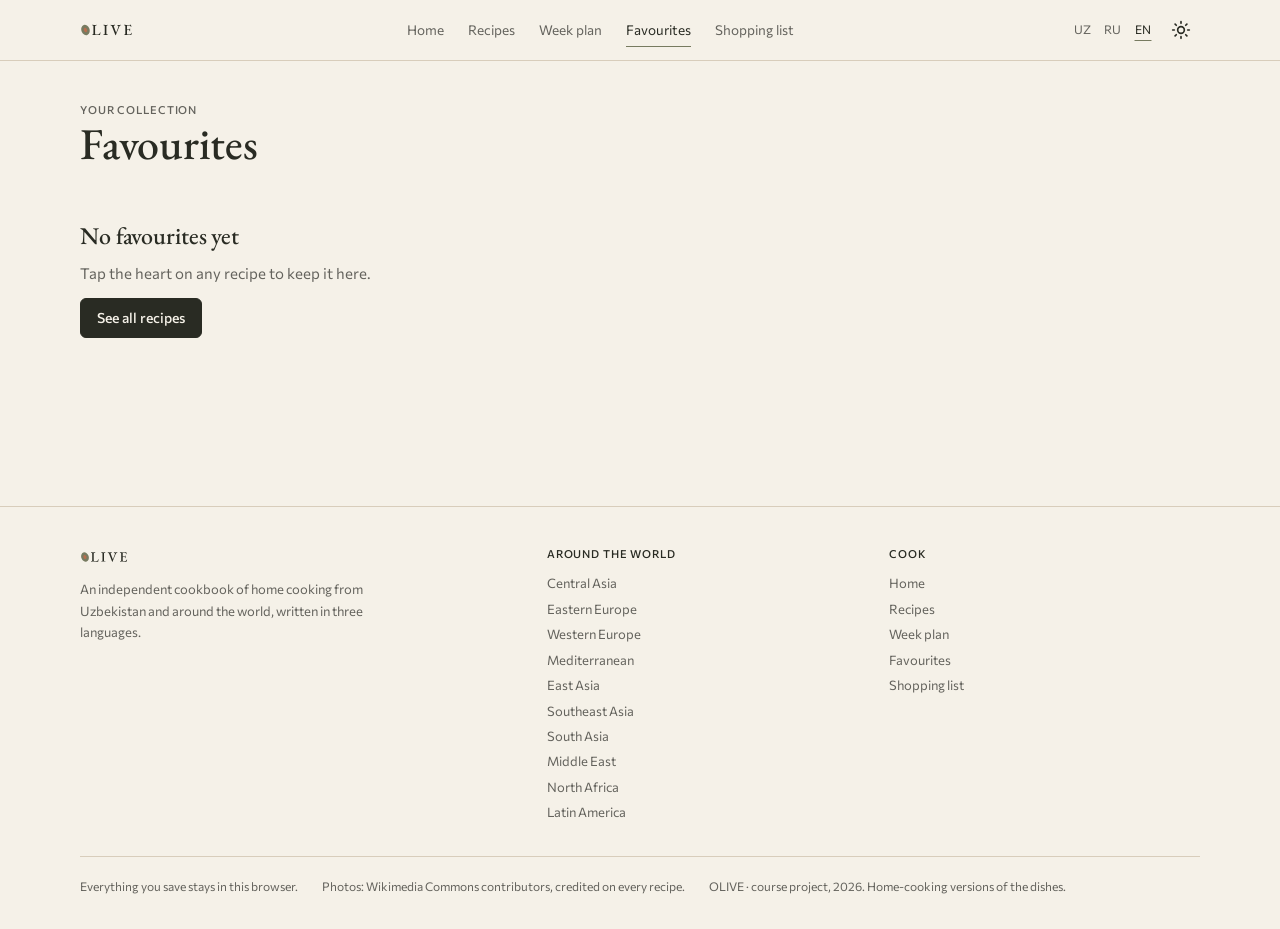
==== commit 252ea753: "OLIVE second direction: quiet typeset cookbook (paper, charcoal olive, sage, terracotta, stone), EB " ====
--- a/favorites.html
+++ b/favorites.html
@@ -5,11 +5,11 @@
   <meta name="viewport" content="width=device-width, initial-scale=1">
   <title>OLIVE</title>
   <meta name="description" content="">
-  <meta name="theme-color" content="#f5f5ef">
+  <meta name="theme-color" content="#f5f1e8">
   <link rel="icon" href="assets/brand/olive-favicon.svg" type="image/svg+xml">
   <link rel="preconnect" href="https://fonts.googleapis.com">
   <link rel="preconnect" href="https://fonts.gstatic.com" crossorigin>
-  <link rel="stylesheet" href="https://fonts.googleapis.com/css2?family=Golos+Text:wght@400;500;600;700&family=IBM+Plex+Mono:wght@400;500;600&family=Manrope:wght@700;800&display=swap">
+  <link rel="stylesheet" href="https://fonts.googleapis.com/css2?family=Commissioner:wght@400;500&family=EB+Garamond:ital,wght@0,400;0,500;1,400&display=swap">
   <!-- Apply the saved theme before the page is drawn, so it never flashes. -->
   <script>
     window.APP_NS = "recipes";
@@ -35,7 +35,7 @@
   <header id="site-header" class="site-header"></header>
 
   <main id="main" tabindex="-1" class="container page">
-    <p class="annot" data-i18n="favs.annot"></p>
+    <p class="label" data-i18n="favs.annot"></p>
     <h1 class="page-title" data-i18n="page.favorites"></h1>
     <p id="favCount" class="result-count" aria-live="polite" style="margin-top: 12px"></p>
     <div id="favList" class="card-grid" style="margin-top: 28px"></div>
--- a/css/base.css
+++ b/css/base.css
@@ -1,224 +1,191 @@
 /* ==========================================================
-   OLIVE design system: tokens, reset, type, buttons, form fields,
+   OLIVE design system (second direction, 2026-11-22): a quiet,
+   typeset cookbook. Tokens, reset, type, buttons, form fields,
    checkboxes, chips, dialog, toast. Page layouts are in site.css.
 
-   Colours follow the OLIVE brief. A few values were too faint for
-   WCAG AA (4.5:1 for text, 3:1 for control borders and large text);
-   the brief's value is noted next to each changed token.
-   Olive is the brand, tomato is a rare accent, butter only highlights.
+   Palette from the brief: warm paper, deep charcoal olive, muted sage,
+   terracotta, stone. Sage and terracotta are too light for small text
+   (WCAG AA needs 4.5:1), so small text uses a slightly deeper version;
+   the brief's value is noted next to each one. Sizes stay small and
+   weights stay at 400–500: hierarchy comes from the serif, spacing
+   and alignment, not from size or boldness.
    ========================================================== */
 
 :root,
 :root[data-theme="light"] {
   color-scheme: light;
-  --bg: #f5f5ef;
-  --surface: #ffffff;
-  --raised: #e8ede3;
-  --ink: #25352a;
-  --ink-2: #646b61;          /* brief #70796D (3.8:1 on raised) */
-  --line: #d9ded4;           /* dividers only */
-  --line-strong: #8a8d87;    /* control borders: brief border #D9DED4 is 1.25:1 */
-  --olive: #566b43;          /* buttons, active states (white text 5.9:1) */
-  --olive-hover: #46582f;
-  --olive-text: #566b43;     /* olive as text (4.8:1 on soft) */
-  --on-olive: #ffffff;
-  --olive-soft: #e4ebd9;
-  --tomato: #e45b43;         /* large shapes, the logo, step numbers (3:1+ only for large text) */
-  --tomato-text: #ad4631;    /* tomato for small text: brief #E45B43 is 3.3:1 */
-  --tomato-strong: #c44e39;  /* tomato buttons with white text: brief #E45B43 is 3.6:1 */
-  --butter: #e8c85a;         /* small highlights only, always with --ink text */
-  --butter-soft: #f6ecc3;
-  --ok: #357250;             /* brief #397A55 (4.3:1 on raised) */
-  --warn: #8e5b1b;           /* brief #A56A20 (3.8:1 on raised) */
-  --danger: #bd3939;
-  --danger-soft: #f7e2df;
-  --photo-fallback: #dfe6d4;
-  --toast-bg: #25352a;
-  --toast-ink: #f5f5ef;
-  --toast-action: #e8c85a;
-  --backdrop: rgba(24, 30, 25, 0.5);
-  --shadow-pop: 0 1px 2px rgba(37, 53, 42, 0.08), 0 16px 40px -18px rgba(37, 53, 42, 0.35);
+  --bg: #f5f1e8;            /* warm paper */
+  --surface: #faf7f2;       /* a lighter sheet of the same paper (never bright white) */
+  --raised: #ebe5da;        /* stone, softened, for quiet panels */
+  --ink: #292b23;           /* deep charcoal olive */
+  --ink-2: #64635d;         /* secondary text (5.4:1) */
+  --line: #d8cdbb;          /* stone: thin separators */
+  --line-strong: #928a7e;   /* form-control borders (3:1, stone #D8CDBB is 1.4:1) */
+  --sage: #777b60;          /* accents, ticks, the active marker */
+  --sage-text: #61644d;     /* sage as small text: brief #777B60 is 3.9:1 */
+  --terra: #b66e4e;         /* rare highlights, large numerals */
+  --terra-text: #8f563e;    /* terracotta as small text: brief #B66E4E is 3.5:1 */
+  --btn: #292b23;           /* buttons are charcoal with paper text */
+  --btn-hover: #3c3f33;
+  --on-btn: #f5f1e8;
+  --soft: #e9e5d6;          /* a faint sage wash for selected things */
+  --danger: #9e3b2c;
+  --photo-bg: #e4dccd;
+  --toast-bg: #292b23;
+  --toast-ink: #f5f1e8;
+  --toast-action: #e3c9a8;
+  --shadow-pop: 0 8px 28px -12px rgba(41, 43, 35, 0.28);
 }
 
 :root[data-theme="dark"] {
   color-scheme: dark;
-  --bg: #181e19;
-  --surface: #232c24;
-  --raised: #303b31;
-  --ink: #f1f1e8;
-  --ink-2: #adb6a9;
-  --line: #3d493e;
-  --line-strong: #707871;    /* brief border #3D493E is 1.8:1 as a control border */
-  --olive: #a9bd88;
-  --olive-hover: #bccd9f;
-  --olive-text: #a9bd88;
-  --on-olive: #181e19;       /* white on #A9BD88 is only 2:1, so dark text */
-  --olive-soft: #344330;
-  --tomato: #f07860;
-  --tomato-text: #f0927e;    /* brief #F07860 (4.2:1 on raised) */
-  --tomato-strong: #f07860;  /* with dark text (6:1) */
-  --butter: #e8ca70;
-  --butter-soft: #4a4428;
-  --ok: #79c694;
-  --warn: #e9b76b;
-  --danger: #f08f8f;         /* brief #F08080 (4.1:1 on soft) */
-  --danger-soft: #45282a;
-  --photo-fallback: #2b362c;
-  --toast-bg: #f1f1e8;
-  --toast-ink: #181e19;
-  --toast-action: #566b43;
-  --backdrop: rgba(0, 0, 0, 0.6);
-  --shadow-pop: 0 1px 2px rgba(0, 0, 0, 0.4), 0 18px 44px -18px rgba(0, 0, 0, 0.8);
+  --bg: #1e1f19;
+  --surface: #26281f;
+  --raised: #30322a;
+  --ink: #ede8dc;
+  --ink-2: #9d9b91;
+  --line: #3a3c32;
+  --line-strong: #71726a;
+  --sage: #a3a68a;
+  --sage-text: #a3a68a;
+  --terra: #d0896a;
+  --terra-text: #d0896a;
+  --btn: #ede8dc;
+  --btn-hover: #ffffff;
+  --on-btn: #1e1f19;
+  --soft: #2d3026;
+  --danger: #e08a78;
+  --photo-bg: #2b2d25;
+  --toast-bg: #ede8dc;
+  --toast-ink: #1e1f19;
+  --toast-action: #8f563e;
+  --shadow-pop: 0 10px 30px -12px rgba(0, 0, 0, 0.7);
 }
-:root[data-theme="dark"] .on-tomato, :root[data-theme="dark"] .btn-tomato { color: #181e19; }
 
 :root {
-  --font-display: "Manrope", system-ui, sans-serif;
-  --font-body: "Golos Text", system-ui, -apple-system, "Segoe UI", Roboto, sans-serif;
-  --font-mono: "IBM Plex Mono", ui-monospace, "SFMono-Regular", Consolas, monospace;
-  --r-photo: 4px;            /* photos are nearly square-cornered, like prints */
-  --r-ctl: 10px;
-  --r-pill: 999px;
-  --s1: 4px; --s2: 8px; --s3: 12px; --s4: 16px; --s5: 20px; --s6: 24px; --s8: 32px; --s10: 40px; --s12: 48px; --s16: 64px; --s24: 96px;
-  --ease: cubic-bezier(0.2, 0.7, 0.2, 1);
-  --ease-out: cubic-bezier(0.16, 1, 0.3, 1);
-  --fast: 160ms;
-  --header-h: 72px;
+  --font-serif: "EB Garamond", "Cormorant Garamond", Georgia, "Times New Roman", serif;
+  --font-sans: "Commissioner", system-ui, -apple-system, "Segoe UI", Roboto, sans-serif;
+  --r: 3px;                 /* corners: nearly square, like printed matter */
+  --r-ctl: 6px;
+  --s1: 4px; --s2: 8px; --s3: 12px; --s4: 16px; --s5: 20px; --s6: 24px; --s8: 32px; --s10: 40px; --s12: 48px; --s16: 64px;
+  --ease: cubic-bezier(0.2, 0.6, 0.2, 1);
+  --fast: 150ms;
+  --header-h: 60px;
   --tabbar-h: 0px;
+  --wide: 1120px;           /* overall content width */
+  --read: 760px;            /* reading column */
 }
 
 *, *::before, *::after { box-sizing: border-box; }
 html { -webkit-text-size-adjust: 100%; scroll-padding-top: calc(var(--header-h) + 16px); }
 body {
-  margin: 0; min-height: 100vh; font-family: var(--font-body); font-size: 1rem; line-height: 1.6;
-  color: var(--ink); background: var(--bg); -webkit-font-smoothing: antialiased;
+  margin: 0; min-height: 100vh; font: 400 0.9375rem/1.65 var(--font-sans);
+  color: var(--ink); background: var(--bg); -webkit-font-smoothing: antialiased; font-variant-numeric: tabular-nums;
 }
 h1, h2, h3, h4, p, dl, dd, figure, blockquote { margin: 0; }
-h1, h2, h3, h4 { font-family: var(--font-display); line-height: 1.08; letter-spacing: -0.02em; overflow-wrap: break-word; hyphens: auto; }
-h1 { font-weight: 800; }
-h2 { font-weight: 800; }
-h3 { font-weight: 700; letter-spacing: -0.01em; }
+h1, h2, h3 { font-family: var(--font-serif); font-weight: 500; line-height: 1.15; letter-spacing: -0.005em; overflow-wrap: break-word; }
+h4 { font-weight: 500; }
 button, input, select, textarea { font: inherit; color: inherit; }
 button { cursor: pointer; }
 ul, ol { margin: 0; padding: 0; list-style: none; }
 img, svg { display: block; max-width: 100%; }
-a { color: var(--olive-text); text-underline-offset: 3px; text-decoration-thickness: 1px; }
-a:hover { color: var(--ink); }
+a { color: var(--ink); text-decoration-color: var(--line-strong); text-underline-offset: 3px; text-decoration-thickness: 1px; }
+a:hover { text-decoration-color: var(--ink); }
 fieldset { border: 0; margin: 0; padding: 0; min-width: 0; }
 legend { padding: 0; }
-table { border-collapse: collapse; }
 [hidden] { display: none !important; }
-:focus-visible { outline: 2.5px solid var(--olive); outline-offset: 2px; border-radius: 4px; }
-::selection { background: var(--butter); color: #25352a; }
+:focus-visible { outline: 2px solid var(--sage); outline-offset: 2px; border-radius: 2px; }
+::selection { background: var(--line); color: var(--ink); }
 .visually-hidden {
   position: absolute !important; width: 1px; height: 1px; margin: -1px; padding: 0;
   overflow: hidden; clip: rect(0 0 0 0); white-space: nowrap; border: 0;
 }
-.mono, .num { font-family: var(--font-mono); font-variant-numeric: tabular-nums; }
-/* small editorial annotation, e.g. "↘ Central Asia · 2 h" */
-.annot { font: 500 0.75rem/1.3 var(--font-mono); letter-spacing: 0.04em; text-transform: uppercase; color: var(--ink-2); }
-/* the butter "marker" behind a key word in a headline */
-.mark { background: linear-gradient(transparent 58%, var(--butter) 58%, var(--butter) 92%, transparent 92%); padding: 0 0.06em; box-decoration-break: clone; -webkit-box-decoration-break: clone; }
-:root[data-theme="dark"] .mark { background: linear-gradient(transparent 62%, rgba(232, 202, 112, 0.45) 62%, rgba(232, 202, 112, 0.45) 92%, transparent 92%); }
+/* small label above titles ("Central Asia · 2 h") */
+.label { font-size: 0.6875rem; font-weight: 500; letter-spacing: 0.08em; text-transform: uppercase; color: var(--ink-2); }
 
-/* ---------- buttons ---------- */
+/* ---------- buttons: modest, square-ish, charcoal ---------- */
 .btn {
-  display: inline-flex; align-items: center; justify-content: center; gap: var(--s2);
-  min-height: 46px; padding: 10px 20px; border: 1.5px solid var(--olive); border-radius: var(--r-pill);
-  background: var(--olive); color: var(--on-olive); font: 600 0.9375rem/1.2 var(--font-body);
-  text-decoration: none; white-space: nowrap;
-  transition: background-color var(--fast) var(--ease), border-color var(--fast) var(--ease), color var(--fast) var(--ease), transform 0.12s var(--ease);
+  display: inline-flex; align-items: center; justify-content: center; gap: 6px;
+  min-height: 40px; padding: 8px 16px; border: 1px solid var(--btn); border-radius: var(--r-ctl);
+  background: var(--btn); color: var(--on-btn); font-size: 0.875rem; font-weight: 500; line-height: 1.2;
+  text-decoration: none; white-space: nowrap; transition: background-color var(--fast), border-color var(--fast), color var(--fast);
 }
-.btn:hover { background: var(--olive-hover); border-color: var(--olive-hover); color: var(--on-olive); }
-.btn:active { transform: scale(0.97); }
+.btn:hover { background: var(--btn-hover); border-color: var(--btn-hover); color: var(--on-btn); }
 .btn-ghost { background: transparent; color: var(--ink); border-color: var(--line-strong); }
-.btn-ghost:hover { background: var(--surface); color: var(--ink); border-color: var(--ink); }
-.btn-tomato { background: var(--tomato-strong); border-color: var(--tomato-strong); color: #fff; }
-.btn-tomato:hover { background: var(--tomato-text); border-color: var(--tomato-text); color: #fff; }
+.btn-ghost:hover { background: transparent; color: var(--ink); border-color: var(--ink); }
+.btn-quiet { background: transparent; border-color: transparent; color: var(--ink); padding-inline: 8px; text-decoration: underline; text-decoration-color: var(--line-strong); text-underline-offset: 4px; }
+.btn-quiet:hover { background: transparent; color: var(--ink); border-color: transparent; text-decoration-color: var(--ink); }
 .btn-danger-ghost { background: transparent; color: var(--danger); border-color: var(--line-strong); }
-.btn-danger-ghost:hover { background: var(--danger-soft); color: var(--danger); border-color: var(--danger); }
-.btn:disabled { background: var(--raised); border-color: var(--line); color: var(--ink-2); cursor: not-allowed; transform: none; }
-.btn-small { min-height: 38px; padding: 6px 14px; font-size: 0.875rem; }
+.btn-danger-ghost:hover { background: transparent; color: var(--danger); border-color: var(--danger); }
+.btn:disabled { opacity: 0.45; cursor: not-allowed; }
+.btn-small { min-height: 34px; padding: 5px 12px; font-size: 0.8125rem; }
 .btn .icon { flex: none; }
 .icon-btn {
-  width: 44px; height: 44px; flex: none; display: inline-grid; place-items: center; padding: 0;
-  border: 1px solid transparent; border-radius: 50%; background: transparent; color: var(--ink);
-  transition: border-color var(--fast) var(--ease), background-color var(--fast) var(--ease), transform 0.12s var(--ease);
+  width: 38px; height: 38px; flex: none; display: inline-grid; place-items: center; padding: 0;
+  border: 1px solid transparent; border-radius: var(--r-ctl); background: transparent; color: var(--ink);
+  transition: border-color var(--fast);
 }
-.icon-btn:hover { background: var(--raised); }
-.icon-btn:active { transform: scale(0.92); }
-.icon-btn:disabled { opacity: 0.4; cursor: not-allowed; }
+.icon-btn:hover { border-color: var(--line); }
+.icon-btn:disabled { opacity: 0.35; cursor: not-allowed; }
 
 /* ---------- inputs ---------- */
 .field { display: grid; gap: 6px; min-width: 0; }
-.field > label, .field-label { font-size: 0.875rem; font-weight: 600; color: var(--ink); margin: 0; }
+.field > label, .field-label { font-size: 0.8125rem; font-weight: 500; color: var(--ink); margin: 0; }
 .input {
-  width: 100%; min-height: 46px; padding: 10px 14px; background: var(--surface); color: var(--ink);
-  border: 1.5px solid var(--line-strong); border-radius: var(--r-ctl);
-  transition: border-color var(--fast) var(--ease), box-shadow var(--fast) var(--ease);
+  width: 100%; min-height: 40px; padding: 8px 12px; background: var(--surface); color: var(--ink);
+  border: 1px solid var(--line-strong); border-radius: var(--r-ctl); font-size: 0.9375rem;
+  transition: border-color var(--fast);
 }
-select.input { appearance: none; padding-right: 38px; background-image: linear-gradient(45deg, transparent 50%, currentColor 50%), linear-gradient(135deg, currentColor 50%, transparent 50%); background-position: calc(100% - 20px) 50%, calc(100% - 15px) 50%; background-size: 5px 5px; background-repeat: no-repeat; }
-textarea.input { min-height: 96px; resize: vertical; line-height: 1.5; }
+select.input { appearance: none; padding-right: 34px; background-image: linear-gradient(45deg, transparent 50%, currentColor 50%), linear-gradient(135deg, currentColor 50%, transparent 50%); background-position: calc(100% - 18px) 52%, calc(100% - 13px) 52%; background-size: 5px 5px; background-repeat: no-repeat; }
+textarea.input { min-height: 92px; resize: vertical; line-height: 1.55; }
 .input::placeholder { color: var(--ink-2); opacity: 1; }
 .input:hover { border-color: var(--ink-2); }
-.input:focus-visible { outline: none; border-color: var(--olive); box-shadow: 0 0 0 3px var(--olive-soft); }
+.input:focus-visible { outline: 2px solid var(--sage); outline-offset: 0; border-color: var(--sage); }
 .input[aria-invalid="true"] { border-color: var(--danger); }
-.field-error { font-size: 0.875rem; font-weight: 500; color: var(--danger); margin: 0; }
+.field-error { font-size: 0.8125rem; color: var(--danger); margin: 0; }
 .field-error:empty { display: none; }
-.hint { font-size: 0.875rem; color: var(--ink-2); margin: 0; }
+.hint { font-size: 0.8125rem; color: var(--ink-2); margin: 0; }
 
-/* ---------- big round checkboxes (ingredients, steps, shopping) ---------- */
-.tick { position: relative; flex: none; width: 28px; height: 28px; }
-.tick input { appearance: none; margin: 0; width: 28px; height: 28px; border: 2px solid var(--line-strong); border-radius: 50%; background: var(--surface); cursor: pointer; transition: background-color var(--fast) var(--ease), border-color var(--fast) var(--ease), transform 0.18s var(--ease-out); }
-.tick input:hover { border-color: var(--olive); }
-.tick input:checked { background: var(--olive); border-color: var(--olive); }
-.tick input:checked + svg { opacity: 1; transform: scale(1); }
-.tick input:active { transform: scale(0.9); }
-.tick svg { position: absolute; inset: 0; margin: auto; width: 16px; height: 16px; color: var(--on-olive); opacity: 0; transform: scale(0.4); transition: opacity 0.15s, transform 0.25s var(--ease-out); pointer-events: none; }
-.tick input:focus-visible { outline: 2.5px solid var(--olive); outline-offset: 2px; }
+/* ---------- round checkboxes (ingredients, steps, shopping) ---------- */
+.tick { position: relative; flex: none; width: 22px; height: 22px; }
+.tick input { appearance: none; margin: 0; width: 22px; height: 22px; border: 1px solid var(--line-strong); border-radius: 50%; background: transparent; cursor: pointer; transition: background-color var(--fast), border-color var(--fast); }
+.tick input:hover { border-color: var(--ink); }
+.tick input:checked { background: var(--sage); border-color: var(--sage); }
+.tick input:checked + svg { opacity: 1; }
+.tick svg { position: absolute; inset: 0; margin: auto; width: 13px; height: 13px; color: var(--bg); opacity: 0; transition: opacity var(--fast); pointer-events: none; }
+/* bigger touch area on phones without making the circle bigger */
+.tick::after { content: ""; position: absolute; inset: -11px; }
 
-/* ---------- chips ---------- */
-.chip-row { display: flex; flex-wrap: wrap; gap: var(--s2); }
+/* ---------- chips: small text tags ---------- */
+.chip-row { display: flex; flex-wrap: wrap; gap: 6px; }
 .chip {
-  display: inline-flex; align-items: center; gap: 6px; min-height: 40px; padding: 6px 14px;
-  border: 1.5px solid var(--line-strong); border-radius: var(--r-pill); background: transparent; color: var(--ink);
-  font-size: 0.9375rem; font-weight: 500; cursor: pointer; white-space: nowrap;
-  transition: background-color var(--fast) var(--ease), border-color var(--fast) var(--ease), color var(--fast) var(--ease), transform 0.12s var(--ease);
+  display: inline-flex; align-items: center; gap: 6px; min-height: 32px; padding: 4px 12px;
+  border: 1px solid var(--line); border-radius: 16px; background: transparent; color: var(--ink);
+  font-size: 0.8125rem; cursor: pointer; white-space: nowrap; transition: border-color var(--fast), background-color var(--fast);
 }
-.chip:hover { border-color: var(--ink); }
-.chip:active { transform: scale(0.96); }
+.chip:hover { border-color: var(--ink-2); }
 .chip[aria-pressed="true"], .chip-radio:has(input:checked) { background: var(--ink); border-color: var(--ink); color: var(--bg); }
 .chip-radio { position: relative; }
 .chip-radio input { position: absolute; opacity: 0; width: 1px; height: 1px; }
-.chip-radio:has(input:focus-visible) { outline: 2.5px solid var(--olive); outline-offset: 2px; }
-.chip-have { background: var(--olive-soft); border-color: transparent; color: var(--ink); }
+.chip-radio:has(input:focus-visible) { outline: 2px solid var(--sage); outline-offset: 2px; }
+.chip-have { background: var(--soft); border-color: transparent; }
 .chip-have .icon { color: var(--ink-2); }
-.chip-have:hover { border-color: var(--olive); }
-/* chips arrive and leave smoothly (the leave class is set by home.js before removing) */
-.chip-in { animation: chipIn 0.28s var(--ease-out); }
-.chip-out { animation: chipOut 0.2s var(--ease) forwards; }
-@keyframes chipIn { from { opacity: 0; transform: scale(0.7); } to { opacity: 1; transform: none; } }
-@keyframes chipOut { to { opacity: 0; transform: scale(0.7); } }
+.chip-in { animation: fadeIn 0.2s var(--ease); }
+.chip-out { animation: fadeOut 0.16s var(--ease) forwards; }
+@keyframes fadeIn { from { opacity: 0; } to { opacity: 1; } }
+@keyframes fadeOut { to { opacity: 0; } }
 
-/* ---------- dialog and toast ---------- */
-dialog { width: min(100vw - 32px, 440px); padding: var(--s6); color: var(--ink); background: var(--surface); border: 1px solid var(--line); border-radius: 16px; box-shadow: var(--shadow-pop); }
-dialog::backdrop { background: var(--backdrop); }
-@keyframes rise { from { opacity: 0; transform: translateY(8px); } to { opacity: 1; transform: none; } }
-.toast-host { position: fixed; left: 0; right: 0; bottom: calc(var(--tabbar-h) + var(--timer-h, 0px) + 18px); z-index: 70; display: grid; justify-items: center; padding-inline: var(--s4); pointer-events: none; transition: bottom 0.25s var(--ease); }
+/* ---------- toast ---------- */
+.toast-host { position: fixed; left: 0; right: 0; bottom: calc(var(--tabbar-h) + var(--timer-h, 0px) + 16px); z-index: 70; display: grid; justify-items: center; padding-inline: var(--s4); pointer-events: none; }
 .toast {
-  display: inline-flex; align-items: center; gap: var(--s3); max-width: 520px; padding: 10px 10px 10px 18px; border-radius: var(--r-pill);
-  background: var(--toast-bg); color: var(--toast-ink); box-shadow: var(--shadow-pop); font-size: 0.9375rem; pointer-events: auto;
-  animation: toastIn 0.32s var(--ease-out);
+  display: inline-flex; align-items: center; gap: var(--s3); max-width: 480px; padding: 8px 8px 8px 16px; border-radius: var(--r-ctl);
+  background: var(--toast-bg); color: var(--toast-ink); box-shadow: var(--shadow-pop); font-size: 0.875rem; pointer-events: auto;
+  animation: toastIn 0.22s var(--ease);
 }
-.toast.is-leaving { animation: toastOut 0.22s var(--ease) forwards; }
-@keyframes toastIn { from { opacity: 0; transform: translateY(14px) scale(0.98); } to { opacity: 1; transform: none; } }
-@keyframes toastOut { to { opacity: 0; transform: translateY(10px); } }
-.toast button { min-height: 36px; padding: 6px 12px; border: 0; border-radius: var(--r-pill); background: transparent; color: var(--toast-action); font-weight: 700; }
-.toast button:hover { background: rgba(255, 255, 255, 0.1); }
+.toast.is-leaving { animation: fadeOut 0.18s var(--ease) forwards; }
+@keyframes toastIn { from { opacity: 0; transform: translateY(6px); } to { opacity: 1; transform: none; } }
+.toast button { min-height: 32px; padding: 4px 10px; border: 0; border-radius: 4px; background: transparent; color: var(--toast-action); font-weight: 500; text-decoration: underline; text-underline-offset: 3px; }
 
 @media (prefers-reduced-motion: reduce) {
-  *, *::before, *::after {
-    animation-duration: 0.01ms !important; animation-iteration-count: 1 !important;
-    transition-duration: 0.01ms !important; scroll-behavior: auto !important;
-  }
+  *, *::before, *::after { animation-duration: 0.01ms !important; animation-iteration-count: 1 !important; transition-duration: 0.01ms !important; scroll-behavior: auto !important; }
 }
--- a/css/site.css
+++ b/css/site.css
@@ -1,428 +1,387 @@
 /* ==========================================================
-   OLIVE page layouts. Tokens and components are in base.css.
-
-   The idea: an independent food magazine that became an app.
-   - Photographs lead. Crops vary: wide spreads, tall portraits, the
-     "leaf" crop (two round corners) and round thumbnails.
-   - Manrope ExtraBold headlines, big and tight; small mono annotations
-     ("↘ East Asia · 60 min") like captions in a printed cookbook.
-   - Signature: the butter marker behind a key word, and tomato-red step
-     numbers in the method.
-   - Olive for actions, tomato rarely, butter only as a highlight.
+   OLIVE page layouts (second direction): a quiet, typeset cookbook.
+   - Content is centred: 1120px overall, 760px for reading.
+   - Headings are EB Garamond at 400–500; the interface is Commissioner.
+   - Thin stone separators instead of boxes and shadows.
+   - Photos share one treatment: the same proportions, nearly square
+     corners and the same gentle warm grading (see .photo img).
+   - Terracotta only for step numbers and a few small highlights.
    ========================================================== */
 
-.container { width: min(100% - 32px, 1240px); margin-inline: auto; }
-@media (min-width: 768px) { .container { width: min(100% - 64px, 1240px); } }
-.page { padding-block: var(--s6) var(--s16); animation: rise 0.35s var(--ease-out); }
-.page-title { font-size: clamp(2.4rem, 7vw, 4.5rem); letter-spacing: -0.035em; }
-.page-intro { color: var(--ink-2); max-width: 58ch; font-size: 1.0625rem; margin-top: var(--s3); }
-.section { padding-block: var(--s12) 0; }
-.section-head { display: flex; flex-wrap: wrap; align-items: end; justify-content: space-between; gap: var(--s2) var(--s6); margin-bottom: var(--s6); }
-.section-head h2 { font-size: clamp(1.75rem, 4.2vw, 2.75rem); letter-spacing: -0.03em; }
-.section-head .annot { display: block; margin-bottom: var(--s2); }
-.more-link { display: inline-flex; align-items: center; gap: 6px; font-weight: 600; text-decoration: none; color: var(--ink); border-bottom: 1.5px solid var(--olive); padding-bottom: 2px; }
-.more-link:hover { color: var(--olive-text); }
-.skip-link { position: absolute; left: 12px; top: -80px; z-index: 100; padding: 10px 16px; background: var(--ink); color: var(--bg); border-radius: var(--r-pill); font-weight: 600; }
+.container { width: min(100% - 32px, var(--wide)); margin-inline: auto; }
+.page { padding-block: var(--s10) var(--s16); }
+.page-title { font-size: clamp(2rem, 4.6vw, 2.75rem); }
+.page-intro { color: var(--ink-2); max-width: 56ch; font-size: 1rem; margin-top: var(--s3); }
+.page-head { max-width: var(--read); margin-bottom: var(--s8); }
+.page-head .label { display: block; margin-bottom: var(--s2); }
+.section { margin-top: var(--s16); padding-top: var(--s6); border-top: 1px solid var(--line); }
+.section-head { display: flex; flex-wrap: wrap; align-items: baseline; justify-content: space-between; gap: var(--s2) var(--s6); margin-bottom: var(--s6); }
+.section-head h2 { font-size: clamp(1.5rem, 3vw, 1.75rem); }
+.more-link { font-size: 0.8125rem; color: var(--ink); text-decoration: underline; text-decoration-color: var(--line-strong); text-underline-offset: 4px; }
+.more-link:hover { text-decoration-color: var(--ink); }
+.skip-link { position: absolute; left: 12px; top: -80px; z-index: 100; padding: 8px 14px; background: var(--ink); color: var(--bg); border-radius: var(--r-ctl); font-size: 0.875rem; }
 .skip-link:focus { top: 12px; color: var(--bg); }
-.back-link { display: inline-flex; align-items: center; gap: 6px; min-height: 40px; color: var(--ink-2); font-weight: 500; text-decoration: none; }
+.back-link { display: inline-flex; align-items: center; gap: 6px; min-height: 36px; color: var(--ink-2); font-size: 0.8125rem; text-decoration: none; }
 .back-link::before { content: "←"; }
 .back-link:hover { color: var(--ink); }
-.result-count { color: var(--ink-2); font-size: 0.9375rem; margin: 0; }
-.empty { display: grid; gap: var(--s3); justify-items: start; padding: var(--s10) 0; max-width: 520px; }
-.empty h2 { font-size: 1.75rem; }
+.result-count { color: var(--ink-2); font-size: 0.8125rem; margin: 0; }
+.empty { display: grid; gap: var(--s3); justify-items: start; padding: var(--s10) 0; max-width: 480px; }
+.empty h2 { font-size: 1.5rem; }
 .empty p { color: var(--ink-2); }
 
 /* ---------- logo ---------- */
-.logo-svg { display: block; height: 30px; width: auto; }
-.logo-olive { fill: var(--olive); }
-.logo-pimento { fill: var(--tomato); }
+.logo-svg { display: block; height: 22px; width: auto; }
+.logo-olive { fill: var(--sage); }
+.logo-pimento { fill: var(--terra); }
 .logo-word { fill: var(--ink); }
 
-/* ---------- header and navigation ---------- */
-/* (no backdrop-filter here: it would trap the fixed phone menu inside the header) */
-.site-header { position: sticky; top: 0; z-index: 40; background: var(--bg); border-bottom: 1px solid transparent; transition: border-color 0.2s; }
-.site-header.is-scrolled { border-bottom-color: var(--line); }
-.header-bar { display: flex; align-items: center; justify-content: space-between; gap: var(--s4); min-height: var(--header-h); }
-.brand { display: inline-flex; align-items: center; gap: var(--s3); padding: 6px 0; border-radius: 6px; text-decoration: none; color: var(--ink); }
-.brand-tag { font: 500 0.6875rem/1.2 var(--font-mono); letter-spacing: 0.06em; text-transform: uppercase; color: var(--ink-2); max-width: 11ch; }
-.header-tools { display: flex; align-items: center; gap: var(--s2); }
-.seg { display: inline-flex; gap: 2px; }
-.seg button { min-width: 36px; min-height: 40px; padding: 2px 6px; border: 0; border-radius: var(--r-pill); background: transparent; color: var(--ink-2); font: 500 0.8125rem/1 var(--font-mono); }
+/* ---------- header ---------- */
+.site-header { position: sticky; top: 0; z-index: 40; background: var(--bg); border-bottom: 1px solid var(--line); }
+.header-bar { display: flex; align-items: center; justify-content: space-between; gap: var(--s6); min-height: var(--header-h); }
+.brand { display: inline-flex; align-items: center; padding: 6px 0; text-decoration: none; }
+.brand-tag { display: none; }
+.header-tools { display: flex; align-items: center; gap: var(--s1); }
+.seg { display: inline-flex; }
+.seg button { min-width: 30px; min-height: 34px; padding: 2px 4px; border: 0; background: transparent; color: var(--ink-2); font-size: 0.75rem; letter-spacing: 0.04em; }
 .seg button:hover { color: var(--ink); }
-.seg button[aria-pressed="true"] { color: var(--ink); background: var(--raised); }
+.seg button[aria-pressed="true"] { color: var(--ink); text-decoration: underline; text-decoration-color: var(--sage); text-underline-offset: 6px; }
 #themeToggle .icon-moon { display: none; }
 :root[data-theme="dark"] #themeToggle .icon-sun { display: none; }
 :root[data-theme="dark"] #themeToggle .icon-moon { display: block; }
-.nav-count:not(:empty) { display: inline-grid; place-items: center; min-width: 20px; height: 20px; padding: 0 6px; border-radius: var(--r-pill); background: var(--tomato-strong); color: #fff; font: 600 0.6875rem/1 var(--font-mono); }
-:root[data-theme="dark"] .nav-count:not(:empty) { color: #181e19; }
+.nav-count:not(:empty) { margin-left: 4px; font-size: 0.6875rem; color: var(--terra-text); font-weight: 500; }
+.nav-count:not(:empty)::before { content: "("; } .nav-count:not(:empty)::after { content: ")"; }
 @media (min-width: 961px) {
-  .site-nav ul { display: flex; gap: var(--s1); }
+  .site-nav ul { display: flex; gap: var(--s6); }
   .site-nav .icon { display: none; }
-  .site-nav a { display: inline-flex; align-items: center; gap: 8px; padding: 8px 12px; color: var(--ink-2); text-decoration: none; font-weight: 600; font-size: 0.9375rem; border-radius: var(--r-pill); transition: color var(--fast), background-color var(--fast); }
-  .site-nav a:hover { color: var(--ink); background: var(--raised); }
+  .site-nav a { display: inline-flex; align-items: baseline; padding: 6px 0; color: var(--ink-2); text-decoration: none; font-size: 0.84375rem; transition: color var(--fast); }
+  .site-nav a:hover { color: var(--ink); }
+  .site-nav a[aria-current="page"] { color: var(--ink); box-shadow: inset 0 -1px 0 var(--sage); }
+}
+/* phones and tablets: five quiet items at the bottom */
+@media (max-width: 960px) {
+  :root { --header-h: 54px; }
+  body.has-tabbar { --tabbar-h: calc(58px + env(safe-area-inset-bottom, 0px)); padding-bottom: var(--tabbar-h); }
+  .site-nav { position: fixed; left: 0; right: 0; bottom: 0; z-index: 45; height: var(--tabbar-h); padding-bottom: env(safe-area-inset-bottom, 0px); background: var(--bg); border-top: 1px solid var(--line); }
+  .site-nav ul { display: grid; grid-template-columns: repeat(5, minmax(0, 1fr)); height: 58px; }
+  .site-nav a { position: relative; display: grid; justify-items: center; align-content: center; gap: 3px; height: 100%; padding: 0 2px; color: var(--ink-2); text-decoration: none; font-size: 0.6875rem; text-align: center; line-height: 1.15; }
+  .site-nav a .icon { width: 20px; height: 20px; stroke-width: 1.5; }
   .site-nav a[aria-current="page"] { color: var(--ink); }
-  .site-nav a[aria-current="page"] span:first-of-type { background: linear-gradient(transparent 60%, var(--butter) 60%, var(--butter) 90%, transparent 90%); }
-  :root[data-theme="dark"] .site-nav a[aria-current="page"] span:first-of-type { background: linear-gradient(transparent 62%, rgba(232, 202, 112, 0.45) 62%, rgba(232, 202, 112, 0.45) 92%, transparent 92%); }
-}
-/* phones and tablets: five-item bottom bar */
-@media (max-width: 960px) {
-  :root { --header-h: 60px; }
-  body.has-tabbar { --tabbar-h: calc(64px + env(safe-area-inset-bottom, 0px)); padding-bottom: var(--tabbar-h); }
-  .brand-tag { display: none; }
-  .site-nav { position: fixed; left: 0; right: 0; bottom: 0; z-index: 45; height: var(--tabbar-h); padding: 0 4px env(safe-area-inset-bottom, 0px); background: var(--surface); border-top: 1px solid var(--line); }
-  .site-nav ul { display: grid; grid-template-columns: repeat(5, minmax(0, 1fr)); height: 64px; }
-  .site-nav a { position: relative; display: grid; justify-items: center; align-content: center; gap: 2px; height: 100%; padding: 0 2px; color: var(--ink-2); text-decoration: none; font-size: 0.6875rem; font-weight: 600; text-align: center; line-height: 1.15; }
-  .site-nav a .icon { width: 30px; height: 26px; padding: 3px 6px; box-sizing: content-box; border-radius: var(--r-pill); transition: background-color var(--fast); }
-  .site-nav a[aria-current="page"] { color: var(--ink); }
-  .site-nav a[aria-current="page"] .icon { background: var(--olive-soft); color: var(--ink); }
-  .nav-count:not(:empty) { position: absolute; top: 4px; left: calc(50% + 8px); }
+  .site-nav a[aria-current="page"]::before { content: ""; position: absolute; top: -1px; left: 32%; right: 32%; height: 1px; background: var(--ink); }
+  .nav-count:not(:empty) { position: absolute; top: 6px; left: calc(50% + 9px); margin: 0; }
+  .nav-count:not(:empty)::before, .nav-count:not(:empty)::after { content: none; }
 }
 
 /* ---------- footer ---------- */
-.site-footer { margin-top: var(--s16); background: var(--ink); color: var(--bg); padding-block: var(--s12) var(--s8); }
-:root[data-theme="dark"] .site-footer { background: #111612; color: var(--ink); }
+.site-footer { margin-top: var(--s16); border-top: 1px solid var(--line); padding-block: var(--s10) var(--s8); font-size: 0.8125rem; color: var(--ink-2); }
 .footer-inner { display: grid; gap: var(--s8); }
-@media (min-width: 860px) { .footer-inner { grid-template-columns: 1.3fr 1fr 1fr; } }
-.footer-brand .logo-svg { height: 44px; }
-.site-footer .logo-word { fill: currentColor; }
-.footer-brand p { margin-top: var(--s4); max-width: 34ch; opacity: 0.85; }
-.footer-col h2 { font: 500 0.75rem/1.3 var(--font-mono); letter-spacing: 0.06em; text-transform: uppercase; opacity: 0.75; margin-bottom: var(--s3); }
-.footer-col ul { display: grid; gap: 6px; }
-.footer-col a { color: inherit; text-decoration: none; opacity: 0.92; }
-.footer-col a:hover { opacity: 1; text-decoration: underline; }
-.footer-bottom { grid-column: 1 / -1; display: flex; flex-wrap: wrap; justify-content: space-between; gap: var(--s2) var(--s6); padding-top: var(--s5); border-top: 1px solid rgba(245, 245, 239, 0.2); font-size: 0.8125rem; opacity: 0.8; }
-:root[data-theme="dark"] .footer-bottom { border-top-color: var(--line); }
-
-/* ---------- photographs ---------- */
-/* the frame sets the shape (aspect-ratio); the image fills it, so it can never stretch the frame */
-.photo { position: relative; margin: 0; overflow: hidden; border-radius: var(--r-photo); background: var(--photo-fallback); aspect-ratio: 4 / 3; }
-.photo img { position: absolute; inset: 0; width: 100%; height: 100%; object-fit: cover; transition: transform 0.7s var(--ease-out); }
+@media (min-width: 760px) { .footer-inner { grid-template-columns: 1.4fr 1fr 1fr; } }
+.footer-brand .logo-svg { height: 20px; }
+.footer-brand p { margin-top: var(--s3); max-width: 36ch; }
+.footer-col h2 { font: 500 0.6875rem/1.3 var(--font-sans); letter-spacing: 0.08em; text-transform: uppercase; color: var(--ink); margin-bottom: var(--s3); }
+.footer-col ul { display: grid; gap: 4px; }
+.footer-col a { color: var(--ink-2); text-decoration: none; }
+.footer-col a:hover { color: var(--ink); text-decoration: underline; }
+.footer-bottom { grid-column: 1 / -1; display: flex; flex-wrap: wrap; gap: var(--s1) var(--s6); padding-top: var(--s5); border-top: 1px solid var(--line); font-size: 0.75rem; }
+
+/* ---------- photographs: one treatment everywhere ---------- */
+.photo { position: relative; margin: 0; overflow: hidden; border-radius: 2px; background: var(--photo-bg); aspect-ratio: 4 / 3; }
+/* the same gentle, warm grading on every photo, so photos from different
+   cameras sit together more calmly (it can't change the camera angle) */
+.photo img { position: absolute; inset: 0; width: 100%; height: 100%; object-fit: cover; filter: saturate(0.86) contrast(0.96) brightness(1.02) sepia(0.06); transition: transform 0.6s var(--ease); }
+:root[data-theme="dark"] .photo img { filter: saturate(0.84) contrast(0.95) brightness(0.94) sepia(0.06); }
+a:hover .photo img, .recipe-card:hover .photo img, .photo-link:hover img { transform: scale(1.02); }
+.photo-credit { margin-top: 6px; font-size: 0.6875rem; color: var(--ink-2); }
+.photo-credit a { color: inherit; }
 .photo .photo-fallback { position: absolute; inset: 0; }
-a:hover .photo img, .recipe-card:hover .photo img, .photo-link:hover img { transform: scale(1.035); }
-.photo-leaf { border-radius: 120px 4px 120px 4px; }
-.photo-round { border-radius: 50%; }
-.photo-credit { margin-top: 6px; font: 400 0.6875rem/1.4 var(--font-mono); color: var(--ink-2); }
-.photo-credit a { color: inherit; }
-/* no photo available: a typographic plate with the dish's first letter */
-.photo-fallback { display: grid; place-items: center; width: 100%; height: 100%; background:
-  radial-gradient(circle at 30% 30%, color-mix(in srgb, var(--olive) 22%, transparent) 0 14%, transparent 15%),
-  radial-gradient(circle at 72% 68%, color-mix(in srgb, var(--tomato) 18%, transparent) 0 9%, transparent 10%), var(--photo-fallback); }
-.photo-fallback span { font: 800 clamp(3rem, 9vw, 6rem)/1 var(--font-display); color: var(--olive-text); letter-spacing: -0.04em; }
-.photo-fallback small { position: absolute; bottom: 10px; left: 12px; right: 12px; font: 500 0.6875rem/1.3 var(--font-mono); color: var(--ink-2); text-transform: uppercase; letter-spacing: 0.05em; }
-
-/* ---------- favourite button (round, on photos) ---------- */
-.fav-btn { display: inline-flex; align-items: center; justify-content: center; gap: 8px; min-height: 46px; padding: 8px 18px; border: 1.5px solid var(--line-strong); border-radius: var(--r-pill); background: var(--surface); color: var(--ink); font-weight: 600; transition: border-color var(--fast), background-color var(--fast); }
+.photo-fallback { display: grid; place-items: center; background: var(--raised); }
+.photo-fallback span { font: italic 400 clamp(2.5rem, 7vw, 3.5rem)/1 var(--font-serif); color: var(--ink-2); }
+.photo-fallback small { position: absolute; bottom: 10px; left: 12px; font-size: 0.6875rem; letter-spacing: 0.06em; text-transform: uppercase; color: var(--ink-2); }
+
+/* ---------- favourite button ---------- */
+.fav-btn { display: inline-flex; align-items: center; justify-content: center; gap: 6px; min-height: 40px; padding: 8px 14px; border: 1px solid var(--line-strong); border-radius: var(--r-ctl); background: transparent; color: var(--ink); font-size: 0.875rem; font-weight: 500; transition: border-color var(--fast); }
 .fav-btn:hover { border-color: var(--ink); }
-.fav-btn .icon { transition: transform 0.3s var(--ease-out), fill 0.2s; }
-.fav-btn[aria-pressed="true"] .icon { fill: var(--tomato); color: var(--tomato); }
-.fav-btn.pop .icon { animation: pop 0.45s var(--ease-out); }
-@keyframes pop { 0% { transform: scale(1); } 35% { transform: scale(1.45); } 70% { transform: scale(0.9); } 100% { transform: scale(1); } }
-.fav-btn-small { position: absolute; top: 10px; right: 10px; z-index: 2; width: 44px; height: 44px; min-height: 0; padding: 0; border: 0; background: color-mix(in srgb, var(--surface) 92%, transparent); box-shadow: 0 2px 10px rgba(0, 0, 0, 0.12); }
-
-/* ---------- recipe cards ---------- */
-.card-grid { display: grid; grid-template-columns: repeat(auto-fill, minmax(min(100%, 260px), 1fr)); gap: var(--s8) var(--s5); }
-.recipe-card { position: relative; display: grid; align-content: start; gap: var(--s2); min-width: 0; }
-.recipe-card .photo { aspect-ratio: 4 / 3; }
-.card-annot { margin-top: var(--s2); }
-.card-title { font-size: 1.3125rem; line-height: 1.15; }
+.fav-btn .icon { width: 16px; height: 16px; stroke-width: 1.6; transition: transform 0.25s var(--ease); }
+.fav-btn[aria-pressed="true"] .icon { fill: var(--terra); color: var(--terra); }
+.fav-btn.pop .icon { animation: pop 0.35s var(--ease); }
+@keyframes pop { 50% { transform: scale(1.25); } }
+.fav-btn-small { position: absolute; top: 8px; right: 8px; z-index: 2; width: 32px; height: 32px; min-height: 0; padding: 0; border: 0; border-radius: 50%; background: color-mix(in srgb, var(--bg) 88%, transparent); }
+.fav-btn-small .icon { width: 15px; height: 15px; }
+
+/* ---------- recipe cards: compact and the same everywhere ---------- */
+.card-grid { display: grid; grid-template-columns: repeat(auto-fill, minmax(min(100%, 230px), 1fr)); gap: var(--s8) var(--s5); }
+.recipe-card { position: relative; display: grid; align-content: start; gap: 6px; min-width: 0; }
+.card-photo { position: relative; margin-bottom: 6px; }
+.card-title { font-size: 1.1875rem; line-height: 1.2; }
 .card-title a { color: var(--ink); text-decoration: none; }
 .card-title a::after { content: ""; position: absolute; inset: 0; z-index: 1; } /* the whole card opens the recipe */
 .card-title a:focus-visible { outline: none; }
-.recipe-card:has(.card-title a:focus-visible) { outline: 2.5px solid var(--olive); outline-offset: 6px; border-radius: 6px; }
-.card-about { color: var(--ink-2); font-size: 0.9375rem; display: -webkit-box; -webkit-line-clamp: 2; -webkit-box-orient: vertical; overflow: hidden; }
-.card-note { position: relative; z-index: 2; font: 400 0.8125rem/1.45 var(--font-mono); padding: 8px 10px; background: var(--butter-soft); border-radius: 6px; }
-.card-hit { font-size: 0.8125rem; color: var(--olive-text); font-weight: 600; }
-.recipe-meta { display: flex; flex-wrap: wrap; gap: 4px 14px; font: 500 0.8125rem/1.3 var(--font-mono); color: var(--ink-2); }
-.recipe-meta li { display: inline-flex; align-items: center; gap: 5px; }
-.recipe-meta .is-veg { color: var(--ok); }
-.card-actions { position: relative; z-index: 2; display: flex; flex-wrap: wrap; gap: var(--s2); margin-top: var(--s2); }
-/* varied grid on the recipes page: some cards are wide, some tall */
-@media (min-width: 720px) {
-  .card-grid.is-varied { grid-template-columns: repeat(6, minmax(0, 1fr)); grid-auto-flow: dense; }
-  .card-grid.is-varied > * { grid-column: span 2; }
-  .card-grid.is-varied > .is-wide { grid-column: span 4; }
-  .card-grid.is-varied > .is-wide .photo { aspect-ratio: 16 / 9; }
-  .card-grid.is-varied > .is-wide .card-title { font-size: 1.75rem; }
-  .card-grid.is-varied > .is-tall .photo { aspect-ratio: 4 / 5; }
-}
-@media (min-width: 720px) and (max-width: 1023px) {
-  .card-grid.is-varied { grid-template-columns: repeat(4, minmax(0, 1fr)); }
-  .card-grid.is-varied > .is-wide { grid-column: span 4; }
-}
-.card-grid.is-updating { opacity: 0.35; transition: opacity 0.12s; }
-.card-grid { transition: opacity 0.25s var(--ease); }
-
-/* ---------- home: hero ---------- */
-.hero { display: grid; grid-template-columns: minmax(0, 1fr); gap: var(--s8); align-items: center; padding-top: var(--s4); } /* minmax(0,…): the scrolling chip row must not widen the page */
-@media (min-width: 960px) { .hero { grid-template-columns: minmax(0, 1.05fr) minmax(0, 1fr); gap: var(--s12); padding-top: var(--s8); } }
-.hero-annot { display: inline-flex; align-items: center; gap: 10px; }
-.hero-annot::before { content: ""; width: 28px; height: 1.5px; background: var(--tomato); }
-.hero h1 { font-size: clamp(2.6rem, 8vw, 5.6rem); line-height: 0.98; letter-spacing: -0.045em; margin-top: var(--s4); }
-.hero-intro { margin-top: var(--s5); max-width: 46ch; font-size: 1.125rem; color: var(--ink-2); }
-.hero-art { position: relative; min-height: 0; }
-.hero-art .photo-main { aspect-ratio: 5 / 6; width: 88%; margin-left: auto; }
-.hero-art .photo-side { position: absolute; left: 0; bottom: 8%; width: 36%; aspect-ratio: 1; border: 6px solid var(--bg); }
-.hero-caption { position: absolute; right: 4%; bottom: -14px; max-width: 250px; padding: 12px 16px; background: var(--surface); border-radius: 12px; box-shadow: var(--shadow-pop); text-decoration: none; color: var(--ink); }
-.hero-caption strong { display: block; font: 700 1.0625rem/1.2 var(--font-display); margin-top: 3px; }
-.hero-caption:hover strong { color: var(--olive-text); }
-@media (max-width: 959px) {
-  .hero-art { order: -1; }
-  .hero-art .photo-main { width: 100%; aspect-ratio: 16 / 10; border-radius: 80px 4px 80px 4px; }
-  .hero-art .photo-side { display: none; }
-  .hero-caption { right: 12px; bottom: 12px; max-width: 64%; padding: 8px 12px; }
-}
-/* ingredient search */
-.pantry { margin-top: var(--s8); padding: var(--s5); background: var(--surface); border: 1px solid var(--line); border-radius: 18px; }
-.pantry-form { display: grid; gap: 8px; }
+.recipe-card:has(.card-title a:focus-visible) { outline: 2px solid var(--sage); outline-offset: 6px; }
+.card-about { color: var(--ink-2); font-size: 0.875rem; line-height: 1.55; display: -webkit-box; -webkit-line-clamp: 2; -webkit-box-orient: vertical; overflow: hidden; }
+.card-note { position: relative; z-index: 2; font-size: 0.8125rem; color: var(--ink-2); padding-left: 10px; border-left: 1px solid var(--sage); font-style: italic; }
+.card-note strong { font-style: normal; font-weight: 500; color: var(--ink); }
+.card-hit { font-size: 0.75rem; color: var(--sage-text); }
+.recipe-meta { display: flex; flex-wrap: wrap; gap: 2px 0; font-size: 0.75rem; color: var(--ink-2); }
+.recipe-meta li + li::before { content: "·"; margin: 0 6px; }
+.recipe-meta .icon { display: none; }
+.card-actions { position: relative; z-index: 2; display: flex; gap: var(--s2); margin-top: 4px; }
+
+/* ---------- home ---------- */
+.hero { display: grid; grid-template-columns: minmax(0, 1fr); gap: var(--s8); align-items: center; padding-top: var(--s4); } /* minmax(0,…): the chip row may scroll, never widen the page */
+@media (min-width: 900px) { .hero { grid-template-columns: minmax(0, 1.15fr) minmax(0, 0.85fr); gap: var(--s12); } }
+.hero h1 { font-size: clamp(2.25rem, 5vw, 2.875rem); line-height: 1.1; margin-top: var(--s3); max-width: 16ch; }
+.hero h1 em { font-style: italic; color: var(--sage-text); }
+.hero-intro { margin-top: var(--s4); max-width: 48ch; font-size: 1rem; color: var(--ink-2); }
+.hero-art { width: 100%; max-width: 430px; justify-self: end; }
+.hero-art .photo { aspect-ratio: 4 / 5; }
+.hero-caption { display: flex; justify-content: space-between; gap: var(--s3); margin-top: 8px; font-size: 0.75rem; color: var(--ink-2); text-decoration: none; }
+.hero-caption strong { font-weight: 500; color: var(--ink); }
+.hero-caption:hover strong { text-decoration: underline; }
+@media (max-width: 899px) { .hero-art { order: -1; max-width: none; } .hero-art .photo { aspect-ratio: 3 / 2; } }
+.pantry { margin-top: var(--s8); max-width: 520px; }
+.pantry-form { display: grid; gap: 6px; }
 .pantry-row { display: flex; gap: var(--s2); }
-.pantry-row .input { flex: 1; min-width: 0; border-radius: var(--r-pill); padding-inline: 18px; }
+.pantry-row .input { flex: 1; min-width: 0; }
 .quick-ings { margin-top: var(--s4); }
-.quick-ings .chip-row { flex-wrap: nowrap; overflow-x: auto; padding: 2px 2px 8px; margin: 0 -2px; scrollbar-width: thin; }
-@media (min-width: 960px) { .quick-ings .chip-row { flex-wrap: wrap; overflow: visible; } }
+.quick-ings .label { display: block; margin-bottom: 8px; }
+.quick-ings .chip-row { flex-wrap: nowrap; overflow-x: auto; padding-bottom: 6px; scrollbar-width: thin; }
+@media (min-width: 900px) { .quick-ings .chip-row { flex-wrap: wrap; overflow: visible; } }
 .pantry-chips { margin-top: var(--s4); display: grid; gap: var(--s2); }
-.pantry-chips .chip-row { list-style: none; }
 .pantry-chips-head { display: flex; align-items: center; justify-content: space-between; gap: var(--s3); }
 
-/* ingredient matches: rows, not cards */
-.matches { display: grid; gap: 0; border-top: 1px solid var(--line); }
-.match { display: grid; grid-template-columns: 88px minmax(0, 1fr); gap: var(--s4); align-items: start; padding: var(--s4) 0; border-bottom: 1px solid var(--line); }
-@media (min-width: 768px) { .match { grid-template-columns: 140px minmax(0, 1fr) auto; align-items: center; } }
+/* ingredient matches: a quiet list */
+.matches { display: grid; border-top: 1px solid var(--line); max-width: var(--read); }
+.match { display: grid; grid-template-columns: 72px minmax(0, 1fr); gap: var(--s4); align-items: start; padding: var(--s4) 0; border-bottom: 1px solid var(--line); }
+@media (min-width: 640px) { .match { grid-template-columns: 96px minmax(0, 1fr) auto; align-items: center; } }
 .match .photo { aspect-ratio: 1; }
-.match h3 { font-size: 1.25rem; }
-.match h3 a { color: var(--ink); text-decoration: none; }
-.match h3 a:hover { color: var(--olive-text); }
+.match h3 { font-size: 1.1875rem; margin-top: 2px; }
+.match h3 a { text-decoration: none; }
+.match h3 a:hover { text-decoration: underline; }
 .match-dots { display: flex; flex-wrap: wrap; gap: 4px; margin: 8px 0 4px; }
-.match-dots span { width: 10px; height: 10px; border-radius: 50%; border: 1.5px solid var(--olive); }
-.match-dots span.is-have { background: var(--olive); }
-.match-score { font: 600 0.875rem/1.3 var(--font-mono); }
-.match-score.is-complete { color: var(--ok); }
-.match-missing { font-size: 0.875rem; color: var(--ink-2); }
+.match-dots span { width: 7px; height: 7px; border-radius: 50%; border: 1px solid var(--sage); }
+.match-dots span.is-have { background: var(--sage); }
+.match-score { font-size: 0.8125rem; }
+.match-score.is-complete { color: var(--sage-text); }
+.match-missing { font-size: 0.8125rem; color: var(--ink-2); }
 .match .btn { justify-self: start; }
-@media (max-width: 767px) { .match .btn { grid-column: 2; } }
-
-/* featured recipe spread */
+@media (max-width: 639px) { .match .btn { grid-column: 2; } }
+
+/* featured recipe */
 .feature { display: grid; gap: var(--s6); align-items: center; }
-@media (min-width: 900px) { .feature { grid-template-columns: minmax(0, 1.4fr) minmax(0, 1fr); gap: var(--s12); } }
+@media (min-width: 820px) { .feature { grid-template-columns: minmax(0, 1fr) minmax(0, 1fr); gap: var(--s10); } }
 .feature .photo { aspect-ratio: 3 / 2; }
-.feature h2 { font-size: clamp(2.2rem, 5.5vw, 3.75rem); letter-spacing: -0.04em; margin-top: var(--s3); }
-.feature p.lead { margin-top: var(--s4); font-size: 1.125rem; color: var(--ink-2); max-width: 44ch; }
-.feature .recipe-meta { margin-top: var(--s4); }
-.feature .btn { margin-top: var(--s6); }
-
-/* around the world: horizontal strip of regions */
-.regions { display: grid; grid-auto-flow: column; grid-auto-columns: minmax(200px, 1fr); gap: var(--s4); overflow-x: auto; padding-bottom: var(--s3); scroll-snap-type: x mandatory; scrollbar-width: thin; }
-@media (min-width: 1100px) { .regions { grid-auto-flow: row; grid-template-columns: repeat(5, minmax(0, 1fr)); overflow: visible; gap: var(--s6) var(--s5); } .region .photo { aspect-ratio: 4 / 3; } } /* desktop: two rows of five */
-.region { scroll-snap-align: start; display: grid; gap: 8px; text-decoration: none; color: var(--ink); }
-.region .photo { aspect-ratio: 3 / 4; }
-.region:nth-child(even) .photo { border-radius: 100px 100px 4px 4px; }
-.region strong { font: 700 1.0625rem/1.2 var(--font-display); }
-.region:hover strong { color: var(--olive-text); }
-
-/* Uzbek classics: one large, four small */
-.classics { display: grid; gap: var(--s5); }
-@media (min-width: 860px) { .classics { grid-template-columns: 1.3fr 1fr 1fr; grid-template-rows: auto auto; } .classics > :first-child { grid-row: span 2; } .classics > :first-child .photo { aspect-ratio: 4 / 5; } .classics > :first-child .card-title { font-size: 2rem; } }
-
-/* quick meals: a numbered index */
-.quick-index { display: grid; border-top: 1.5px solid var(--ink); }
-.quick-row { display: grid; grid-template-columns: 3ch minmax(0, 1fr) auto 64px; gap: var(--s4); align-items: center; padding: var(--s3) 0; border-bottom: 1px solid var(--line); text-decoration: none; color: var(--ink); }
-.quick-row .q-num { font: 500 0.875rem var(--font-mono); color: var(--tomato-text); }
-.quick-row .q-title { font: 700 clamp(1.125rem, 2.6vw, 1.625rem)/1.15 var(--font-display); letter-spacing: -0.02em; }
-.quick-row .q-meta { font: 500 0.8125rem var(--font-mono); color: var(--ink-2); white-space: nowrap; }
-.quick-row .photo { width: 64px; aspect-ratio: 1; }
-.quick-row:hover .q-title { color: var(--olive-text); }
-
-/* collections: colour-blocked editorial tiles */
-.collections { display: grid; gap: var(--s4); grid-template-columns: repeat(auto-fit, minmax(min(100%, 260px), 1fr)); }
-.collection { position: relative; display: grid; gap: var(--s3); align-content: space-between; min-height: 260px; padding: var(--s6); border-radius: 18px; text-decoration: none; color: var(--ink); background: var(--raised); overflow: hidden; }
-.collection:nth-child(2) { background: var(--butter-soft); }
-.collection:nth-child(3) { background: var(--olive-soft); }
-.collection:nth-child(4) { background: var(--surface); border: 1px solid var(--line); }
-.collection h3 { font-size: 1.625rem; letter-spacing: -0.03em; }
-.collection p { color: var(--ink-2); font-size: 0.9375rem; }
-.collection-thumbs { display: flex; }
-.collection-thumbs .photo { width: 64px; height: 64px; border: 3px solid var(--bg); margin-right: -14px; }
-.collection:hover h3 { text-decoration: underline; text-decoration-thickness: 2px; text-underline-offset: 4px; }
+.feature h2 { font-size: clamp(1.625rem, 3.4vw, 2rem); margin-top: var(--s2); }
+.feature p.lead { margin-top: var(--s3); color: var(--ink-2); max-width: 44ch; }
+.feature .recipe-meta { margin-top: var(--s3); }
+.feature .btn { margin-top: var(--s5); }
+
+/* around the world: a typeset index of regions */
+.regions { display: grid; grid-template-columns: repeat(auto-fill, minmax(min(100%, 240px), 1fr)); column-gap: var(--s10); }
+.region { display: grid; grid-template-columns: minmax(0, 1fr) auto; gap: 2px var(--s3); padding: var(--s3) 0; border-bottom: 1px solid var(--line); text-decoration: none; color: var(--ink); }
+.region strong { font: 400 1.125rem/1.3 var(--font-serif); }
+.region .count { font-size: 0.75rem; color: var(--ink-2); align-self: center; }
+.region .dishes { grid-column: 1 / -1; font-size: 0.8125rem; color: var(--ink-2); }
+.region:hover strong { text-decoration: underline; text-decoration-thickness: 1px; text-underline-offset: 4px; }
+
+/* Uzbek classics: four cards in a row */
+.classics { display: grid; grid-template-columns: repeat(auto-fill, minmax(min(100%, 230px), 1fr)); gap: var(--s8) var(--s5); }
+
+/* quick meals: a short numbered list */
+.quick-index { display: grid; max-width: var(--read); border-top: 1px solid var(--line); }
+.quick-row { display: grid; grid-template-columns: 2.5ch minmax(0, 1fr) auto 48px; gap: var(--s4); align-items: center; padding: 10px 0; border-bottom: 1px solid var(--line); text-decoration: none; color: var(--ink); }
+.quick-row .q-num { font: italic 400 1rem var(--font-serif); color: var(--terra-text); }
+.quick-row .q-title { font: 400 1.125rem/1.25 var(--font-serif); }
+.quick-row .q-meta { font-size: 0.75rem; color: var(--ink-2); white-space: nowrap; }
+.quick-row .photo { width: 48px; aspect-ratio: 1; }
+.quick-row:hover .q-title { text-decoration: underline; text-decoration-thickness: 1px; text-underline-offset: 4px; }
+
+/* collections: four short texts */
+.collections { display: grid; grid-template-columns: repeat(auto-fill, minmax(min(100%, 230px), 1fr)); gap: var(--s6) var(--s5); }
+.collection { display: grid; gap: 6px; align-content: start; padding-top: var(--s3); border-top: 1px solid var(--ink); text-decoration: none; color: var(--ink); }
+.collection h3 { font-size: 1.25rem; }
+.collection p { color: var(--ink-2); font-size: 0.875rem; }
+.collection .more { font-size: 0.8125rem; text-decoration: underline; text-decoration-color: var(--line-strong); text-underline-offset: 4px; }
+.collection:hover h3 { text-decoration: underline; text-decoration-thickness: 1px; text-underline-offset: 4px; }
 
 /* ---------- recipes page ---------- */
-.list-layout { display: grid; gap: var(--s8); margin-top: var(--s6); }
-@media (min-width: 1024px) { .list-layout { grid-template-columns: 270px minmax(0, 1fr); gap: var(--s10); } }
+.list-layout { display: grid; gap: var(--s8); margin-top: var(--s8); }
+@media (min-width: 1024px) { .list-layout { grid-template-columns: 220px minmax(0, 1fr); gap: var(--s10); } }
 .filters { display: grid; gap: var(--s5); align-content: start; }
-@media (min-width: 1024px) { .filters { position: sticky; top: calc(var(--header-h) + 16px); max-height: calc(100vh - var(--header-h) - 32px); overflow: auto; padding-right: 4px; } }
-.filters .chip-row { gap: 6px; }
-.filters .chip { min-height: 36px; padding: 4px 12px; font-size: 0.875rem; }
-.filter-group legend, .filter-label { display: block; margin-bottom: 8px; font: 500 0.75rem/1.3 var(--font-mono); letter-spacing: 0.05em; text-transform: uppercase; color: var(--ink-2); }
-.switch { display: flex; align-items: center; justify-content: space-between; gap: var(--s3); min-height: 44px; cursor: pointer; font-weight: 500; }
-.switch input { appearance: none; width: 44px; height: 26px; margin: 0; border-radius: var(--r-pill); background: var(--line-strong); position: relative; cursor: pointer; transition: background-color var(--fast); flex: none; }
-.switch input::after { content: ""; position: absolute; top: 3px; left: 3px; width: 20px; height: 20px; border-radius: 50%; background: var(--surface); transition: transform 0.2s var(--ease-out); }
-.switch input:checked { background: var(--olive); }
-.switch input:checked::after { transform: translateX(18px); }
-.switch input:focus-visible { outline: 2.5px solid var(--olive); outline-offset: 2px; }
-.list-top { display: flex; flex-wrap: wrap; gap: var(--s3); align-items: center; justify-content: space-between; margin-bottom: var(--s5); }
-.list-top .search { flex: 1 1 280px; position: relative; }
-.list-top .search .icon { position: absolute; left: 16px; top: 50%; transform: translateY(-50%); color: var(--ink-2); pointer-events: none; }
-.list-top .search .input { padding-left: 46px; border-radius: var(--r-pill); }
-.active-filters { display: flex; flex-wrap: wrap; gap: 6px; align-items: center; margin-bottom: var(--s5); }
-.active-filters .chip { min-height: 34px; padding: 4px 10px 4px 14px; font-size: 0.8125rem; background: var(--olive-soft); border-color: transparent; }
+@media (min-width: 1024px) { .filters { position: sticky; top: calc(var(--header-h) + 20px); } }
+.filter-group legend, .filter-label { display: block; margin-bottom: 8px; font-size: 0.6875rem; font-weight: 500; letter-spacing: 0.08em; text-transform: uppercase; color: var(--ink-2); }
+.switch { display: flex; align-items: center; justify-content: space-between; gap: var(--s3); min-height: 36px; cursor: pointer; font-size: 0.875rem; }
+.switch input { appearance: none; width: 34px; height: 20px; margin: 0; border-radius: 10px; border: 1px solid var(--line-strong); background: transparent; position: relative; cursor: pointer; flex: none; transition: background-color var(--fast); }
+.switch input::after { content: ""; position: absolute; top: 3px; left: 3px; width: 12px; height: 12px; border-radius: 50%; background: var(--line-strong); transition: transform 0.18s var(--ease), background-color var(--fast); }
+.switch input:checked { background: var(--sage); border-color: var(--sage); }
+.switch input:checked::after { transform: translateX(14px); background: var(--bg); }
+.list-top { display: flex; flex-wrap: wrap; gap: var(--s2); align-items: center; margin-bottom: var(--s4); }
+.list-top .search { flex: 1 1 260px; position: relative; }
+.list-top .search .icon { position: absolute; left: 12px; top: 50%; transform: translateY(-50%); width: 16px; height: 16px; color: var(--ink-2); pointer-events: none; }
+.list-top .search .input { padding-left: 36px; }
+.list-top .field { flex: 0 0 auto; }
+.active-filters { display: flex; flex-wrap: wrap; gap: 6px; align-items: center; margin-bottom: var(--s3); }
+.active-filters:empty { display: none; }
+.active-filters .chip { background: var(--soft); border-color: transparent; }
 .filters-toggle { display: none; }
+#list { margin-top: var(--s5); }
+.card-grid { transition: opacity 0.2s var(--ease); }
+.card-grid.is-updating { opacity: 0.4; transition-duration: 0.1s; }
 @media (max-width: 1023px) {
   .filters-toggle { display: inline-flex; }
-  .filters { display: none; padding: var(--s5); background: var(--surface); border: 1px solid var(--line); border-radius: 18px; }
-  .filters.is-open { display: grid; animation: rise 0.22s var(--ease-out); }
+  .filters { display: none; padding: var(--s5) 0; border-block: 1px solid var(--line); margin-bottom: var(--s4); }
+  .filters.is-open { display: grid; }
+  .list-layout { display: flex; flex-direction: column; gap: 0; }
+  .list-main { display: contents; }
+  .list-top { order: 1; }
+  .filters { order: 2; }
+  .active-filters { order: 3; }
+  .result-count { order: 4; }
+  #list, #empty { order: 5; }
 }
 
 /* ---------- recipe page ---------- */
-.recipe-hero { display: grid; gap: var(--s6); }
-@media (min-width: 960px) { .recipe-hero { grid-template-columns: minmax(0, 1.15fr) minmax(0, 1fr); gap: var(--s10); align-items: end; } }
-.recipe-hero .photo { aspect-ratio: 4 / 3; }
-@media (min-width: 960px) { .recipe-hero .photo { aspect-ratio: 5 / 6; border-radius: 4px 4px 140px 4px; } }
-@media (max-width: 959px) { .recipe-hero figure { margin-inline: -16px; } .recipe-hero .photo { border-radius: 0; } .recipe-hero .photo-credit { padding-inline: 16px; } }
-.recipe-hero h1 { font-size: clamp(2.5rem, 7vw, 4.75rem); line-height: 0.98; letter-spacing: -0.045em; margin-top: var(--s3); }
-.recipe-about { margin-top: var(--s4); font-size: 1.125rem; color: var(--ink-2); max-width: 46ch; }
-.stats { display: grid; grid-template-columns: repeat(auto-fit, minmax(92px, 1fr)); gap: 0; margin-top: var(--s6); border-top: 1.5px solid var(--ink); }
+.recipe-page .back-link { margin-bottom: var(--s4); }
+.recipe-hero { max-width: var(--read); margin-inline: auto; }
+.recipe-hero .label { display: block; }
+.recipe-hero h1 { font-size: clamp(2.125rem, 5vw, 2.75rem); margin-top: var(--s2); }
+.recipe-about { margin-top: var(--s3); font-size: 1.0625rem; color: var(--ink-2); max-width: 60ch; }
+.recipe-hero figure { margin-top: var(--s6); }
+.recipe-hero .photo { aspect-ratio: 3 / 2; }
+.stats { display: grid; grid-template-columns: repeat(4, minmax(0, 1fr)); margin-top: var(--s5); border-block: 1px solid var(--line); }
 .stats div { padding: var(--s3) var(--s3) var(--s3) 0; }
-.stats dt { font: 500 0.6875rem/1.3 var(--font-mono); letter-spacing: 0.05em; text-transform: uppercase; color: var(--ink-2); }
-.stats dd { margin-top: 4px; font: 700 1.125rem/1.2 var(--font-display); }
-.recipe-actions { display: flex; flex-wrap: wrap; gap: var(--s2); align-items: center; margin-top: var(--s5); }
-.recipe-body { display: grid; gap: var(--s10); margin-top: var(--s12); }
-@media (min-width: 960px) { .recipe-body { grid-template-columns: minmax(0, 5fr) minmax(0, 7fr); gap: var(--s12); align-items: start; } }
-.ingredients { padding: var(--s6); background: var(--raised); border-radius: 18px; }
-@media (min-width: 960px) { .ingredients { position: sticky; top: calc(var(--header-h) + 16px); max-height: calc(100vh - var(--header-h) - 32px); overflow: auto; } }
-.ingredients h2, .method h2 { font-size: 1.75rem; letter-spacing: -0.03em; }
-.servings { display: flex; flex-wrap: wrap; align-items: center; justify-content: space-between; gap: var(--s3); margin: var(--s4) 0 var(--s2); padding: var(--s3) var(--s3) var(--s3) var(--s4); background: var(--surface); border-radius: var(--r-pill); }
-.stepper { display: inline-flex; align-items: center; gap: var(--s2); }
-.stepper .icon-btn { border-color: var(--line-strong); }
-.stepper-num { min-width: 2.2ch; text-align: center; font: 700 1.75rem/1 var(--font-display); }
-.servings-hint { margin-bottom: var(--s4); }
-.taste-note { margin: 0 0 var(--s3); padding: 8px 12px; font-size: 0.8125rem; background: var(--butter-soft); border-radius: 8px; }
+.stats div + div { padding-left: var(--s3); border-left: 1px solid var(--line); }
+.stats dt { font-size: 0.6875rem; letter-spacing: 0.08em; text-transform: uppercase; color: var(--ink-2); }
+.stats dd { margin-top: 2px; font-size: 0.9375rem; }
+@media (max-width: 520px) { .stats { grid-template-columns: repeat(2, minmax(0, 1fr)); } .stats div:nth-child(3) { padding-left: 0; border-left: 0; } .stats div:nth-child(n + 3) { border-top: 1px solid var(--line); } }
+.recipe-actions { display: flex; flex-wrap: wrap; gap: var(--s2); align-items: center; margin-top: var(--s4); }
+.recipe-actions .switch { gap: var(--s2); font-size: 0.8125rem; }
+.veg-note { margin-top: var(--s3); font-size: 0.75rem; color: var(--sage-text); }
+.recipe-body { display: grid; gap: var(--s10); margin-top: var(--s12); max-width: var(--wide); margin-inline: auto; }
+@media (min-width: 960px) { .recipe-body { grid-template-columns: 300px minmax(0, var(--read)); justify-content: center; gap: var(--s12); align-items: start; } }
+.ingredients { padding-top: var(--s4); border-top: 1px solid var(--ink); }
+@media (min-width: 960px) { .ingredients { position: sticky; top: calc(var(--header-h) + 20px); max-height: calc(100vh - var(--header-h) - 40px); overflow: auto; } }
+.ingredients h2, .method h2 { font-size: 1.5rem; }
+.method { padding-top: var(--s4); border-top: 1px solid var(--ink); }
+.servings { display: flex; align-items: center; justify-content: space-between; gap: var(--s3); margin: var(--s3) 0 4px; }
+.stepper { display: inline-flex; align-items: center; gap: 4px; }
+.stepper .icon-btn { width: 32px; height: 32px; border-color: var(--line-strong); border-radius: 50%; }
+.stepper .icon-btn .icon { width: 14px; height: 14px; }
+.stepper-num { min-width: 2.4ch; text-align: center; font: 400 1.25rem/1 var(--font-serif); }
+.servings-hint { margin-bottom: var(--s3); font-size: 0.75rem; }
+.taste-note { margin: 0 0 var(--s3); font-size: 0.75rem; color: var(--ink-2); font-style: italic; }
 .ing-list { display: grid; }
-.ing { display: flex; align-items: center; gap: var(--s3); padding: 10px 0; border-bottom: 1px solid color-mix(in srgb, var(--line-strong) 35%, transparent); }
-.ing label { flex: 1; display: flex; flex-wrap: wrap; align-items: baseline; gap: 2px 12px; cursor: pointer; min-height: 28px; }
-.ing-amount { font: 600 1rem/1.3 var(--font-mono); font-variant-numeric: tabular-nums; min-width: 6.5em; }
-.ing-name { font-size: 1rem; }
-.ing-tag { font: 500 0.6875rem/1.3 var(--font-mono); letter-spacing: 0.04em; text-transform: uppercase; color: var(--ink-2); }
+.ing { display: flex; align-items: center; gap: var(--s3); padding: 9px 0; border-bottom: 1px solid var(--line); }
+.ing label { flex: 1; display: flex; flex-wrap: wrap; align-items: baseline; gap: 0 10px; cursor: pointer; font-size: 0.875rem; }
+.ing-amount { font-weight: 500; min-width: 5.5em; }
+.ing-name { display: inline-block; }
+.ing-name::first-letter { text-transform: uppercase; }
+.ing-tag { font-size: 0.6875rem; color: var(--ink-2); font-style: italic; }
 .ing.is-have label { color: var(--ink-2); }
-.ing.is-have .ing-name { text-decoration: line-through; text-decoration-color: var(--olive); }
-.shop-btns { display: grid; gap: var(--s2); justify-items: start; margin-top: var(--s5); }
-.method-progress { display: flex; align-items: center; gap: var(--s3); margin: var(--s4) 0 var(--s6); }
-.bar { flex: 1; height: 6px; border-radius: var(--r-pill); background: var(--raised); overflow: hidden; }
-.bar span { display: block; height: 100%; width: 0; background: var(--olive); border-radius: inherit; transition: width 0.45s var(--ease-out); }
-.steps { display: grid; gap: 0; counter-reset: step; }
-.step { display: grid; grid-template-columns: 64px minmax(0, 1fr); gap: var(--s4); padding: var(--s5) 0; border-top: 1px solid var(--line); transition: opacity 0.35s var(--ease); }
-.step-num { font: 800 2.6rem/0.9 var(--font-display); color: var(--tomato); letter-spacing: -0.04em; transition: color 0.3s; }
+.ing.is-have .ing-name { text-decoration: line-through; text-decoration-color: var(--ink-2); }
+.shop-btns { display: grid; gap: var(--s2); justify-items: start; margin-top: var(--s4); }
+.method-progress { display: flex; align-items: center; gap: var(--s3); margin: var(--s2) 0 var(--s4); }
+.bar { flex: 1; height: 2px; background: var(--line); overflow: hidden; }
+.bar span { display: block; height: 100%; width: 0; background: var(--sage); transition: width 0.35s var(--ease); }
+.steps { display: grid; }
+.step { display: grid; grid-template-columns: 40px minmax(0, 1fr); gap: var(--s3); padding: var(--s4) 0; border-bottom: 1px solid var(--line); transition: opacity 0.25s var(--ease); }
+.step-num { font: italic 400 1.75rem/1 var(--font-serif); color: var(--terra); }
 .step-body { display: grid; gap: var(--s3); justify-items: start; }
-.step-text { font-size: 1.0625rem; line-height: 1.6; }
-.step-check { display: inline-flex; align-items: center; gap: var(--s2); min-height: 44px; cursor: pointer; font-size: 0.875rem; font-weight: 600; color: var(--ink-2); }
-.step.is-done { opacity: 0.55; }
-.step.is-done .step-num { color: var(--olive); }
-.step.is-done .step-text { text-decoration: line-through; text-decoration-color: color-mix(in srgb, var(--ink) 40%, transparent); }
-.step-tools { display: flex; flex-wrap: wrap; gap: var(--s2); align-items: center; }
-.timer-btn .icon { color: var(--tomato-text); }
-.notes-box { margin-top: var(--s12); display: grid; gap: var(--s4); padding: var(--s6); border-radius: 18px; background: var(--butter-soft); }
-.notes-box h2 { font-size: 1.5rem; }
+.step-text { font-size: 1rem; line-height: 1.65; max-width: 62ch; }
+.step-tools { display: flex; flex-wrap: wrap; gap: var(--s3); align-items: center; }
+.step-check { display: inline-flex; align-items: center; gap: var(--s2); min-height: 36px; cursor: pointer; font-size: 0.8125rem; color: var(--ink-2); }
+.step.is-done { opacity: 0.5; }
+.step.is-done .step-num { color: var(--sage); }
+.step.is-done .step-text { text-decoration: line-through; text-decoration-color: var(--line-strong); }
+.timer-btn .icon { width: 14px; height: 14px; color: var(--terra-text); }
+.notes-box { margin-top: var(--s10); display: grid; gap: var(--s3); padding: var(--s5) 0; border-block: 1px solid var(--line); }
+.notes-box > .label { display: none; }
+.notes-box h2 { font-size: 1.25rem; }
 .notes-box ul { display: grid; gap: var(--s3); }
-.notes-box li { padding-left: 22px; position: relative; }
-.notes-box li::before { content: "↘"; position: absolute; left: 0; color: var(--tomato-text); font-family: var(--font-mono); }
-.recipe-extra { display: grid; gap: var(--s6); margin-top: var(--s10); }
-@media (min-width: 860px) { .recipe-extra { grid-template-columns: 1fr 1fr; } }
-.plan-box, .note-box { padding: var(--s6); border: 1px solid var(--line); border-radius: 18px; background: var(--surface); display: grid; gap: var(--s3); align-content: start; }
+.notes-box li { font-size: 0.9375rem; color: var(--ink); padding-left: 16px; position: relative; }
+.notes-box li::before { content: ""; position: absolute; left: 0; top: 0.7em; width: 6px; height: 1px; background: var(--terra); }
+.recipe-extra { display: grid; gap: var(--s6); margin: var(--s12) auto 0; max-width: var(--wide); }
+@media (min-width: 820px) { .recipe-extra { grid-template-columns: 1fr 1fr; } }
+.plan-box, .note-box { display: grid; gap: var(--s3); align-content: start; padding-top: var(--s4); border-top: 1px solid var(--line); }
 .plan-box h2, .note-box h2 { font-size: 1.25rem; }
 .plan-row { display: flex; flex-wrap: wrap; gap: var(--s2); align-items: end; }
-.plan-row .field { flex: 1 1 140px; }
-
-/* timer bar: floats at the bottom, above the phone menu */
-.timer-bar { position: fixed; left: 50%; transform: translateX(-50%); bottom: calc(var(--tabbar-h) + 12px); z-index: 60; display: grid; gap: 8px; width: min(100% - 24px, 560px); }
-.timer { display: grid; grid-template-columns: minmax(0, 1fr) auto auto auto; align-items: center; gap: var(--s2); padding: 10px 10px 10px 20px; border-radius: 22px; background: var(--toast-bg); color: var(--toast-ink); box-shadow: var(--shadow-pop); animation: toastIn 0.3s var(--ease-out); }
-.timer-name { font: 500 0.75rem/1.2 var(--font-mono); letter-spacing: 0.05em; text-transform: uppercase; opacity: 0.8; }
-.timer-name strong { display: block; font: 700 0.9375rem/1.25 var(--font-body); text-transform: none; letter-spacing: 0; opacity: 1; white-space: nowrap; overflow: hidden; text-overflow: ellipsis; }
-.timer-time { font: 600 2rem/1 var(--font-mono); font-variant-numeric: tabular-nums; letter-spacing: -0.02em; }
-.timer .btn { color: var(--toast-ink); border-color: color-mix(in srgb, var(--toast-ink) 45%, transparent); background: transparent; min-height: 44px; }
+.plan-row .field { flex: 1 1 130px; }
+
+/* timer bar */
+.timer-bar { position: fixed; left: 50%; transform: translateX(-50%); bottom: calc(var(--tabbar-h) + 10px); z-index: 60; display: grid; gap: 6px; width: min(100% - 24px, 480px); }
+.timer { display: grid; grid-template-columns: minmax(0, 1fr) auto auto auto; align-items: center; gap: var(--s2); padding: 8px 8px 8px 16px; border-radius: var(--r-ctl); background: var(--toast-bg); color: var(--toast-ink); box-shadow: var(--shadow-pop); animation: toastIn 0.22s var(--ease); }
+.timer-name { font-size: 0.6875rem; letter-spacing: 0.06em; text-transform: uppercase; opacity: 0.75; min-width: 0; }
+.timer-name strong { display: block; font-size: 0.8125rem; font-weight: 400; letter-spacing: 0; text-transform: none; opacity: 1; white-space: nowrap; overflow: hidden; text-overflow: ellipsis; }
+.timer-time { font: 400 1.5rem/1 var(--font-serif); font-variant-numeric: tabular-nums lining-nums; }
+.timer .btn { background: transparent; color: var(--toast-ink); border-color: color-mix(in srgb, var(--toast-ink) 40%, transparent); }
 .timer .icon-btn { color: var(--toast-ink); }
-.timer .icon-btn:hover, .timer .btn:hover { background: color-mix(in srgb, var(--toast-ink) 14%, transparent); }
-.timer.is-done { background: var(--tomato-strong); color: #fff; animation: timerDone 1s var(--ease) 3; }
-:root[data-theme="dark"] .timer.is-done { color: #181e19; }
+.timer.is-done { background: var(--terra-text); color: #fff; }
+:root[data-theme="dark"] .timer.is-done { background: var(--terra); color: #1e1f19; }
 .timer.is-done .icon-btn { color: inherit; }
-@keyframes timerDone { 0%, 100% { transform: none; } 20% { transform: scale(1.03); } 40% { transform: scale(0.99); } }
-@media (max-width: 480px) { .timer { grid-template-columns: minmax(0, 1fr) auto auto; padding-left: 16px; } .timer-time { font-size: 1.6rem; } .timer .btn { grid-column: 1 / -1; order: 3; } }
-body.has-timers main { padding-bottom: var(--timer-h, 0px); } /* the timer never covers the last content */
+@media (max-width: 440px) { .timer { grid-template-columns: minmax(0, 1fr) auto auto; } .timer .btn { grid-column: 1 / -1; order: 3; } }
+body.has-timers main { padding-bottom: var(--timer-h, 0px); }
 
 /* ---------- week plan ---------- */
-.plan-actions { display: flex; flex-wrap: wrap; gap: var(--s2); margin: var(--s6) 0 var(--s3); }
+.plan-actions { display: flex; flex-wrap: wrap; gap: var(--s2); margin: var(--s5) 0 var(--s3); }
 .day-picker { display: none; }
-.week { display: grid; gap: var(--s4); grid-template-columns: repeat(auto-fill, minmax(min(100%, 300px), 1fr)); margin-top: var(--s5); }
-@media (min-width: 1200px) { .week { grid-template-columns: repeat(4, minmax(0, 1fr)); } }
-.day { display: grid; gap: var(--s4); align-content: start; padding: var(--s5); border-radius: 18px; background: var(--surface); border: 1px solid var(--line); }
-.day.is-today { border-color: var(--olive); box-shadow: inset 0 0 0 1px var(--olive); }
+.week { display: grid; grid-template-columns: repeat(auto-fill, minmax(min(100%, 250px), 1fr)); gap: var(--s6) var(--s5); margin-top: var(--s5); }
+.day { display: grid; gap: var(--s3); align-content: start; padding-top: var(--s3); border-top: 1px solid var(--ink); }
 .day-head { display: flex; justify-content: space-between; align-items: baseline; gap: var(--s2); }
-.day h2 { font-size: 1.5rem; letter-spacing: -0.03em; }
-.meal { display: grid; grid-template-columns: 72px minmax(0, 1fr); gap: var(--s3); align-items: center; }
-.meal .photo, .meal-empty { width: 72px; aspect-ratio: 1; border-radius: 14px; }
-.meal-empty { display: grid; place-items: center; border: 1.5px dashed var(--line-strong); color: var(--ink-2); }
-.meal .field { gap: 4px; }
-.meal .field > label { font: 500 0.6875rem/1.3 var(--font-mono); letter-spacing: 0.05em; text-transform: uppercase; color: var(--ink-2); }
-.meal select.input { min-height: 42px; padding-block: 6px; font-size: 0.9375rem; }
-.meal-link { grid-column: 2; font-size: 0.8125rem; font-weight: 600; }
-.day-kcal { font: 500 0.8125rem/1.3 var(--font-mono); color: var(--ink-2); padding-top: var(--s3); border-top: 1px solid var(--line); }
+.day h2 { font-size: 1.25rem; }
+.day.is-today h2 { color: var(--sage-text); }
+.meal { display: grid; grid-template-columns: 52px minmax(0, 1fr); gap: var(--s3); align-items: center; }
+.meal .photo, .meal-empty { width: 52px; aspect-ratio: 1; border-radius: 2px; }
+.meal-empty { display: grid; place-items: center; border: 1px dashed var(--line-strong); color: var(--ink-2); }
+.meal-empty .icon { width: 14px; height: 14px; }
+.meal .field { gap: 2px; }
+.meal .field > label { font-size: 0.6875rem; font-weight: 400; letter-spacing: 0.08em; text-transform: uppercase; color: var(--ink-2); }
+.meal select.input { min-height: 36px; padding-block: 4px; font-size: 0.875rem; }
+.meal-link { grid-column: 2; font-size: 0.75rem; color: var(--ink-2); }
+.day-kcal { font-size: 0.75rem; color: var(--ink-2); }
 @media (max-width: 759px) {
-  .day-picker { display: flex; gap: 6px; overflow-x: auto; padding: 2px 2px 8px; margin: var(--s4) -2px 0; scrollbar-width: none; }
-  .day-picker .chip { min-width: 52px; justify-content: center; flex-direction: column; gap: 0; min-height: 54px; border-radius: 16px; line-height: 1.1; }
-  .day-picker .chip small { font: 500 0.625rem var(--font-mono); opacity: 0.8; }
+  .day-picker { display: flex; gap: 4px; overflow-x: auto; margin: var(--s4) 0 0; padding-bottom: 6px; scrollbar-width: none; }
+  .day-picker .chip { flex-direction: column; gap: 0; min-width: 46px; min-height: 44px; border-radius: var(--r-ctl); justify-content: center; line-height: 1.15; }
+  .day-picker .chip small { font-size: 0.5625rem; opacity: 0.8; }
   .week { display: block; }
   .week .day:not(.is-shown) { display: none; }
-  .week .day { animation: rise 0.25s var(--ease-out); }
 }
 
 /* ---------- shopping list ---------- */
-.shop-layout { display: grid; gap: var(--s8); margin-top: var(--s6); }
-@media (min-width: 960px) { .shop-layout { grid-template-columns: minmax(0, 1fr) 340px; gap: var(--s10); align-items: start; } }
-.shop-side { display: grid; gap: var(--s5); padding: var(--s6); border-radius: 18px; background: var(--raised); }
-@media (min-width: 960px) { .shop-side { position: sticky; top: calc(var(--header-h) + 16px); order: 2; } }
-.shop-progress strong { display: block; font: 800 2.75rem/1 var(--font-display); letter-spacing: -0.04em; }
-.shop-progress .bar { margin-top: var(--s3); height: 8px; background: var(--surface); }
-.shop-actions { display: flex; flex-wrap: wrap; gap: var(--s2); }
+.shop-layout { display: grid; gap: var(--s8); }
+@media (min-width: 900px) { .shop-layout { grid-template-columns: minmax(0, var(--read)) 280px; justify-content: space-between; gap: var(--s12); align-items: start; } }
+.shop-side { display: grid; gap: var(--s5); align-content: start; }
+@media (min-width: 900px) { .shop-side { position: sticky; top: calc(var(--header-h) + 20px); order: 2; } }
+.shop-progress { padding-top: var(--s3); border-top: 1px solid var(--ink); }
+.shop-progress strong { display: block; font: 400 1.75rem/1.1 var(--font-serif); }
+.shop-progress .bar { margin-top: var(--s3); }
+.shop-actions { display: flex; flex-wrap: wrap; gap: 6px; }
 .extra-form { display: grid; gap: 6px; }
 .aisle { margin-bottom: var(--s8); }
-.aisle-head { display: flex; align-items: baseline; justify-content: space-between; gap: var(--s3); padding-bottom: var(--s2); border-bottom: 1.5px solid var(--ink); }
-.aisle h2 { font-size: 1.25rem; }
-.aisle-count { font: 500 0.8125rem var(--font-mono); color: var(--ink-2); }
-.shop-item { display: flex; align-items: center; gap: var(--s3); padding: 12px 0; border-bottom: 1px solid var(--line); transition: opacity 0.3s var(--ease); }
-.shop-item label { flex: 1; display: grid; gap: 2px; cursor: pointer; min-width: 0; }
-.shop-main { display: flex; flex-wrap: wrap; align-items: baseline; gap: 2px 12px; }
-.shop-name { display: inline-block; font-weight: 600; font-size: 1.0625rem; }
-.shop-name::first-letter, .ing-name::first-letter { text-transform: uppercase; }
-.ing-name { display: inline-block; }
-.shop-amount { font: 500 0.9375rem var(--font-mono); color: var(--ink-2); }
-.shop-from { font-size: 0.8125rem; color: var(--ink-2); }
-.shop-item.is-done { opacity: 0.55; }
-.shop-item.is-done .shop-name { text-decoration: line-through; text-decoration-color: var(--olive); }
+.aisle-head { display: flex; align-items: baseline; justify-content: space-between; gap: var(--s3); padding-bottom: var(--s2); border-bottom: 1px solid var(--ink); }
+.aisle h2 { font-size: 1.1875rem; }
+.aisle-count { font-size: 0.75rem; color: var(--ink-2); }
+.shop-item { display: flex; align-items: center; gap: var(--s3); padding: 10px 0; border-bottom: 1px solid var(--line); transition: opacity 0.25s var(--ease); }
+.shop-item label { flex: 1; display: grid; gap: 1px; cursor: pointer; min-width: 0; }
+.shop-main { display: flex; flex-wrap: wrap; align-items: baseline; gap: 0 10px; }
+.shop-name { display: inline-block; font-size: 0.9375rem; }
+.shop-name::first-letter { text-transform: uppercase; }
+.shop-amount { font-size: 0.8125rem; color: var(--ink-2); }
+.shop-from { font-size: 0.75rem; color: var(--ink-2); }
+.shop-item.is-done { opacity: 0.5; }
+.shop-item.is-done .shop-name { text-decoration: line-through; }
+.shop-item .icon-btn { width: 32px; height: 32px; color: var(--ink-2); }
+.shop-item .icon-btn .icon { width: 14px; height: 14px; }
 
 /* ---------- printing: just the recipe or the list ---------- */
 @media print {
   .site-header, .site-nav, .site-footer, .recipe-actions, .shop-btns, .timer-btn, .recipe-extra, .related, .back-link, .timer-bar,
-  .toast-host, .extra-form, .shop-actions, .icon-btn, .fav-btn, .step-check, .photo-credit, .hero-art, .servings .stepper, .taste-note, .skip-link { display: none !important; }
-  body { padding: 0 !important; background: #fff; color: #000; }
-  .page { animation: none; padding: 0; }
-  .recipe-hero { display: block; }
-  .recipe-hero figure { display: none; }
-  .recipe-hero h1 { font-size: 26pt; }
-  .recipe-body { display: grid; grid-template-columns: 1fr 1.6fr; gap: 24px; margin-top: 16px; }
-  .ingredients { position: static; max-height: none; background: none; padding: 0; }
-  .servings { background: none; padding: 0; }
-  .step { grid-template-columns: 36px 1fr; padding: 8px 0; break-inside: avoid; }
-  .step-num { font-size: 18pt; color: #000; }
+  .toast-host, .extra-form, .shop-actions, .icon-btn, .fav-btn, .step-check, .photo-credit, .hero-art, .stepper, .taste-note, .skip-link, .recipe-hero figure { display: none !important; }
+  body { padding: 0 !important; background: #fff; color: #000; font-size: 11pt; }
+  .page { padding: 0; }
+  .recipe-body { display: grid; grid-template-columns: 1fr 1.7fr; gap: 24px; margin-top: 12px; }
+  .ingredients { position: static; max-height: none; }
+  .step { grid-template-columns: 28px 1fr; padding: 6px 0; break-inside: avoid; }
+  .step-num { color: #000; font-size: 14pt; }
   .step.is-done { opacity: 1; }
-  .notes-box { background: none; border: 1px solid #999; }
   .shop-layout { display: block; }
   .shop-side { display: none; }
   .tick input { border-color: #000; }
 }
-
-/* phones and tablets: search first, then the filter panel opens right under it */
-@media (max-width: 1023px) {
-  .list-layout { display: flex; flex-direction: column; gap: 0; }
-  .list-main { display: contents; }
-  .list-top { order: 1; }
-  .filters { order: 2; margin-bottom: var(--s5); }
-  .active-filters { order: 3; }
-  .result-count { order: 4; }
-  #list, #empty { order: 5; }
-}
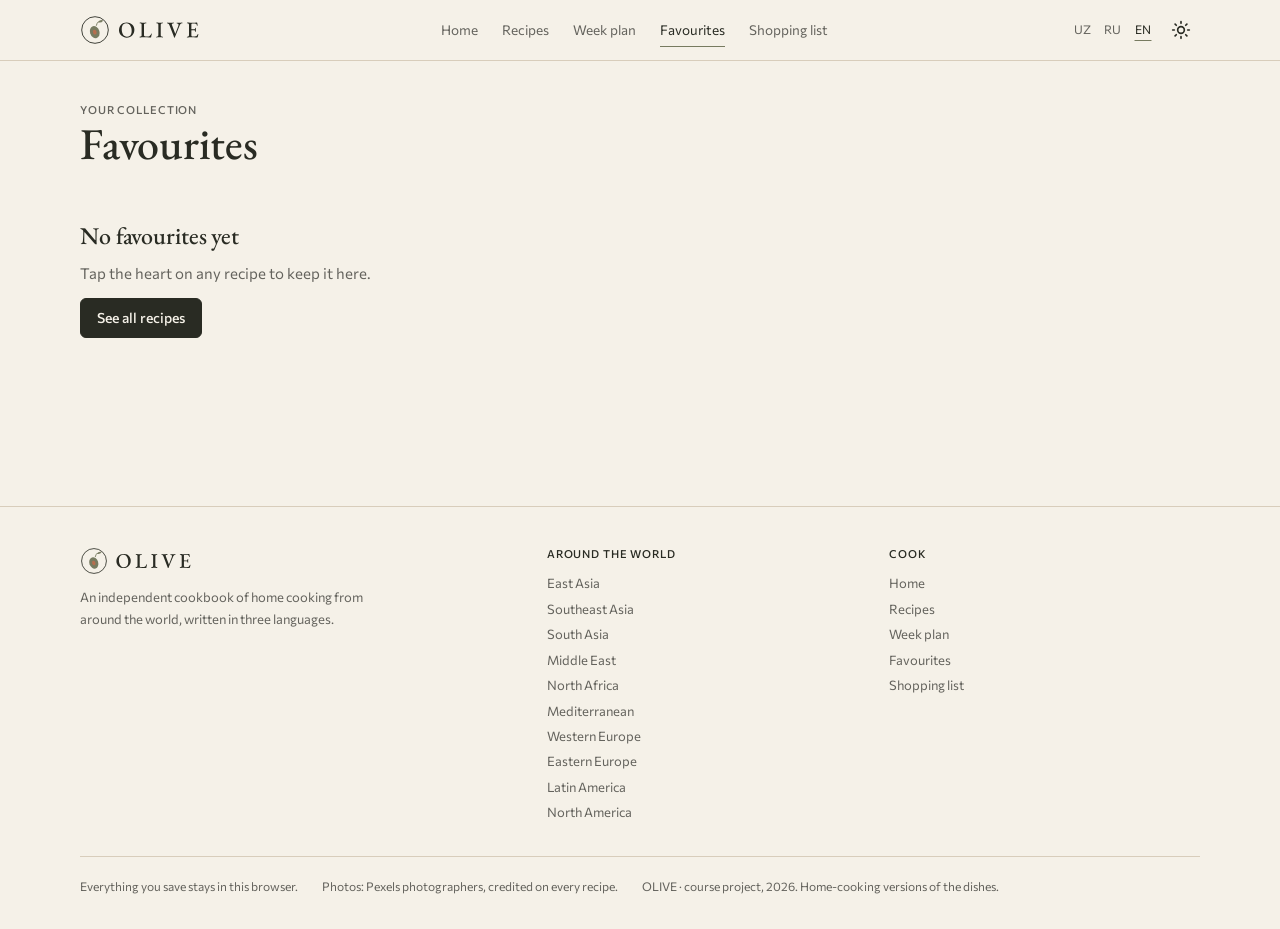
==== commit 4b381c32: "Serve EB Garamond and Commissioner from the site so it looks the same offline; timer bar cuts step n" ====
--- a/favorites.html
+++ b/favorites.html
@@ -7,9 +7,7 @@
   <meta name="description" content="">
   <meta name="theme-color" content="#f5f1e8">
   <link rel="icon" href="assets/brand/olive-favicon.svg" type="image/svg+xml">
-  <link rel="preconnect" href="https://fonts.googleapis.com">
-  <link rel="preconnect" href="https://fonts.gstatic.com" crossorigin>
-  <link rel="stylesheet" href="https://fonts.googleapis.com/css2?family=Commissioner:wght@400;500&family=EB+Garamond:ital,wght@0,400;0,500;1,400&display=swap">
+  <link rel="stylesheet" href="css/fonts.css">
   <!-- Apply the saved theme before the page is drawn, so it never flashes. -->
   <script>
     window.APP_NS = "recipes";
--- a/css/fonts.css
+++ b/css/fonts.css
@@ -0,0 +1,227 @@
+/* EB Garamond and Commissioner (SIL Open Font License), served from this site so it looks the same offline.
+   Copied from Google Fonts; the browser only downloads the subsets a page needs (unicode-range). */
+/* cyrillic-ext */
+@font-face {
+  font-family: 'Commissioner';
+  font-style: normal;
+  font-weight: 400;
+  font-display: swap;
+  src: url(../assets/fonts/Commissioner-normal-cyrillic-ext.woff2) format('woff2');
+  unicode-range: U+0460-052F, U+1C80-1C8A, U+20B4, U+2DE0-2DFF, U+A640-A69F, U+FE2E-FE2F;
+}
+/* cyrillic */
+@font-face {
+  font-family: 'Commissioner';
+  font-style: normal;
+  font-weight: 400;
+  font-display: swap;
+  src: url(../assets/fonts/Commissioner-normal-cyrillic.woff2) format('woff2');
+  unicode-range: U+0301, U+0400-045F, U+0490-0491, U+04B0-04B1, U+2116;
+}
+/* vietnamese */
+@font-face {
+  font-family: 'Commissioner';
+  font-style: normal;
+  font-weight: 400;
+  font-display: swap;
+  src: url(../assets/fonts/Commissioner-normal-vietnamese.woff2) format('woff2');
+  unicode-range: U+0102-0103, U+0110-0111, U+0128-0129, U+0168-0169, U+01A0-01A1, U+01AF-01B0, U+0300-0301, U+0303-0304, U+0308-0309, U+0323, U+0329, U+1EA0-1EF9, U+20AB;
+}
+/* latin-ext */
+@font-face {
+  font-family: 'Commissioner';
+  font-style: normal;
+  font-weight: 400;
+  font-display: swap;
+  src: url(../assets/fonts/Commissioner-normal-latin-ext.woff2) format('woff2');
+  unicode-range: U+0100-02BA, U+02BD-02C5, U+02C7-02CC, U+02CE-02D7, U+02DD-02FF, U+0304, U+0308, U+0329, U+1D00-1DBF, U+1E00-1E9F, U+1EF2-1EFF, U+2020, U+20A0-20AB, U+20AD-20C4, U+2113, U+2C60-2C7F, U+A720-A7FF;
+}
+/* latin */
+@font-face {
+  font-family: 'Commissioner';
+  font-style: normal;
+  font-weight: 400;
+  font-display: swap;
+  src: url(../assets/fonts/Commissioner-normal-latin.woff2) format('woff2');
+  unicode-range: U+0000-00FF, U+0131, U+0152-0153, U+02BB-02BC, U+02C6, U+02DA, U+02DC, U+0304, U+0308, U+0329, U+2000-206F, U+20AC, U+2122, U+2191, U+2193, U+2212, U+2215, U+FEFF, U+FFFD;
+}
+/* cyrillic-ext */
+@font-face {
+  font-family: 'Commissioner';
+  font-style: normal;
+  font-weight: 500;
+  font-display: swap;
+  src: url(../assets/fonts/Commissioner-normal-cyrillic-ext.woff2) format('woff2');
+  unicode-range: U+0460-052F, U+1C80-1C8A, U+20B4, U+2DE0-2DFF, U+A640-A69F, U+FE2E-FE2F;
+}
+/* cyrillic */
+@font-face {
+  font-family: 'Commissioner';
+  font-style: normal;
+  font-weight: 500;
+  font-display: swap;
+  src: url(../assets/fonts/Commissioner-normal-cyrillic.woff2) format('woff2');
+  unicode-range: U+0301, U+0400-045F, U+0490-0491, U+04B0-04B1, U+2116;
+}
+/* vietnamese */
+@font-face {
+  font-family: 'Commissioner';
+  font-style: normal;
+  font-weight: 500;
+  font-display: swap;
+  src: url(../assets/fonts/Commissioner-normal-vietnamese.woff2) format('woff2');
+  unicode-range: U+0102-0103, U+0110-0111, U+0128-0129, U+0168-0169, U+01A0-01A1, U+01AF-01B0, U+0300-0301, U+0303-0304, U+0308-0309, U+0323, U+0329, U+1EA0-1EF9, U+20AB;
+}
+/* latin-ext */
+@font-face {
+  font-family: 'Commissioner';
+  font-style: normal;
+  font-weight: 500;
+  font-display: swap;
+  src: url(../assets/fonts/Commissioner-normal-latin-ext.woff2) format('woff2');
+  unicode-range: U+0100-02BA, U+02BD-02C5, U+02C7-02CC, U+02CE-02D7, U+02DD-02FF, U+0304, U+0308, U+0329, U+1D00-1DBF, U+1E00-1E9F, U+1EF2-1EFF, U+2020, U+20A0-20AB, U+20AD-20C4, U+2113, U+2C60-2C7F, U+A720-A7FF;
+}
+/* latin */
+@font-face {
+  font-family: 'Commissioner';
+  font-style: normal;
+  font-weight: 500;
+  font-display: swap;
+  src: url(../assets/fonts/Commissioner-normal-latin.woff2) format('woff2');
+  unicode-range: U+0000-00FF, U+0131, U+0152-0153, U+02BB-02BC, U+02C6, U+02DA, U+02DC, U+0304, U+0308, U+0329, U+2000-206F, U+20AC, U+2122, U+2191, U+2193, U+2212, U+2215, U+FEFF, U+FFFD;
+}
+/* cyrillic-ext */
+@font-face {
+  font-family: 'EB Garamond';
+  font-style: italic;
+  font-weight: 400;
+  font-display: swap;
+  src: url(../assets/fonts/EBGaramond-italic-cyrillic-ext.woff2) format('woff2');
+  unicode-range: U+0460-052F, U+1C80-1C8A, U+20B4, U+2DE0-2DFF, U+A640-A69F, U+FE2E-FE2F;
+}
+/* cyrillic */
+@font-face {
+  font-family: 'EB Garamond';
+  font-style: italic;
+  font-weight: 400;
+  font-display: swap;
+  src: url(../assets/fonts/EBGaramond-italic-cyrillic.woff2) format('woff2');
+  unicode-range: U+0301, U+0400-045F, U+0490-0491, U+04B0-04B1, U+2116;
+}
+/* vietnamese */
+@font-face {
+  font-family: 'EB Garamond';
+  font-style: italic;
+  font-weight: 400;
+  font-display: swap;
+  src: url(../assets/fonts/EBGaramond-italic-vietnamese.woff2) format('woff2');
+  unicode-range: U+0102-0103, U+0110-0111, U+0128-0129, U+0168-0169, U+01A0-01A1, U+01AF-01B0, U+0300-0301, U+0303-0304, U+0308-0309, U+0323, U+0329, U+1EA0-1EF9, U+20AB;
+}
+/* latin-ext */
+@font-face {
+  font-family: 'EB Garamond';
+  font-style: italic;
+  font-weight: 400;
+  font-display: swap;
+  src: url(../assets/fonts/EBGaramond-italic-latin-ext.woff2) format('woff2');
+  unicode-range: U+0100-02BA, U+02BD-02C5, U+02C7-02CC, U+02CE-02D7, U+02DD-02FF, U+0304, U+0308, U+0329, U+1D00-1DBF, U+1E00-1E9F, U+1EF2-1EFF, U+2020, U+20A0-20AB, U+20AD-20C4, U+2113, U+2C60-2C7F, U+A720-A7FF;
+}
+/* latin */
+@font-face {
+  font-family: 'EB Garamond';
+  font-style: italic;
+  font-weight: 400;
+  font-display: swap;
+  src: url(../assets/fonts/EBGaramond-italic-latin.woff2) format('woff2');
+  unicode-range: U+0000-00FF, U+0131, U+0152-0153, U+02BB-02BC, U+02C6, U+02DA, U+02DC, U+0304, U+0308, U+0329, U+2000-206F, U+20AC, U+2122, U+2191, U+2193, U+2212, U+2215, U+FEFF, U+FFFD;
+}
+/* cyrillic-ext */
+@font-face {
+  font-family: 'EB Garamond';
+  font-style: normal;
+  font-weight: 400;
+  font-display: swap;
+  src: url(../assets/fonts/EBGaramond-normal-cyrillic-ext.woff2) format('woff2');
+  unicode-range: U+0460-052F, U+1C80-1C8A, U+20B4, U+2DE0-2DFF, U+A640-A69F, U+FE2E-FE2F;
+}
+/* cyrillic */
+@font-face {
+  font-family: 'EB Garamond';
+  font-style: normal;
+  font-weight: 400;
+  font-display: swap;
+  src: url(../assets/fonts/EBGaramond-normal-cyrillic.woff2) format('woff2');
+  unicode-range: U+0301, U+0400-045F, U+0490-0491, U+04B0-04B1, U+2116;
+}
+/* vietnamese */
+@font-face {
+  font-family: 'EB Garamond';
+  font-style: normal;
+  font-weight: 400;
+  font-display: swap;
+  src: url(../assets/fonts/EBGaramond-normal-vietnamese.woff2) format('woff2');
+  unicode-range: U+0102-0103, U+0110-0111, U+0128-0129, U+0168-0169, U+01A0-01A1, U+01AF-01B0, U+0300-0301, U+0303-0304, U+0308-0309, U+0323, U+0329, U+1EA0-1EF9, U+20AB;
+}
+/* latin-ext */
+@font-face {
+  font-family: 'EB Garamond';
+  font-style: normal;
+  font-weight: 400;
+  font-display: swap;
+  src: url(../assets/fonts/EBGaramond-normal-latin-ext.woff2) format('woff2');
+  unicode-range: U+0100-02BA, U+02BD-02C5, U+02C7-02CC, U+02CE-02D7, U+02DD-02FF, U+0304, U+0308, U+0329, U+1D00-1DBF, U+1E00-1E9F, U+1EF2-1EFF, U+2020, U+20A0-20AB, U+20AD-20C4, U+2113, U+2C60-2C7F, U+A720-A7FF;
+}
+/* latin */
+@font-face {
+  font-family: 'EB Garamond';
+  font-style: normal;
+  font-weight: 400;
+  font-display: swap;
+  src: url(../assets/fonts/EBGaramond-normal-latin.woff2) format('woff2');
+  unicode-range: U+0000-00FF, U+0131, U+0152-0153, U+02BB-02BC, U+02C6, U+02DA, U+02DC, U+0304, U+0308, U+0329, U+2000-206F, U+20AC, U+2122, U+2191, U+2193, U+2212, U+2215, U+FEFF, U+FFFD;
+}
+/* cyrillic-ext */
+@font-face {
+  font-family: 'EB Garamond';
+  font-style: normal;
+  font-weight: 500;
+  font-display: swap;
+  src: url(../assets/fonts/EBGaramond-normal-cyrillic-ext.woff2) format('woff2');
+  unicode-range: U+0460-052F, U+1C80-1C8A, U+20B4, U+2DE0-2DFF, U+A640-A69F, U+FE2E-FE2F;
+}
+/* cyrillic */
+@font-face {
+  font-family: 'EB Garamond';
+  font-style: normal;
+  font-weight: 500;
+  font-display: swap;
+  src: url(../assets/fonts/EBGaramond-normal-cyrillic.woff2) format('woff2');
+  unicode-range: U+0301, U+0400-045F, U+0490-0491, U+04B0-04B1, U+2116;
+}
+/* vietnamese */
+@font-face {
+  font-family: 'EB Garamond';
+  font-style: normal;
+  font-weight: 500;
+  font-display: swap;
+  src: url(../assets/fonts/EBGaramond-normal-vietnamese.woff2) format('woff2');
+  unicode-range: U+0102-0103, U+0110-0111, U+0128-0129, U+0168-0169, U+01A0-01A1, U+01AF-01B0, U+0300-0301, U+0303-0304, U+0308-0309, U+0323, U+0329, U+1EA0-1EF9, U+20AB;
+}
+/* latin-ext */
+@font-face {
+  font-family: 'EB Garamond';
+  font-style: normal;
+  font-weight: 500;
+  font-display: swap;
+  src: url(../assets/fonts/EBGaramond-normal-latin-ext.woff2) format('woff2');
+  unicode-range: U+0100-02BA, U+02BD-02C5, U+02C7-02CC, U+02CE-02D7, U+02DD-02FF, U+0304, U+0308, U+0329, U+1D00-1DBF, U+1E00-1E9F, U+1EF2-1EFF, U+2020, U+20A0-20AB, U+20AD-20C4, U+2113, U+2C60-2C7F, U+A720-A7FF;
+}
+/* latin */
+@font-face {
+  font-family: 'EB Garamond';
+  font-style: normal;
+  font-weight: 500;
+  font-display: swap;
+  src: url(../assets/fonts/EBGaramond-normal-latin.woff2) format('woff2');
+  unicode-range: U+0000-00FF, U+0131, U+0152-0153, U+02BB-02BC, U+02C6, U+02DA, U+02DC, U+0304, U+0308, U+0329, U+2000-206F, U+20AC, U+2122, U+2191, U+2193, U+2212, U+2215, U+FEFF, U+FFFD;
+}
--- a/css/site.css
+++ b/css/site.css
@@ -30,8 +30,10 @@
 .empty p { color: var(--ink-2); }
 
 /* ---------- logo ---------- */
-.logo-svg { display: block; height: 22px; width: auto; }
+.logo-svg { display: block; height: 30px; width: auto; }
 .logo-olive { fill: var(--sage); }
+.logo-ring { fill: none; stroke: var(--ink); }
+.logo-stalk { fill: none; stroke: var(--sage); }
 .logo-pimento { fill: var(--terra); }
 .logo-word { fill: var(--ink); }
 
@@ -75,7 +77,7 @@
 .site-footer { margin-top: var(--s16); border-top: 1px solid var(--line); padding-block: var(--s10) var(--s8); font-size: 0.8125rem; color: var(--ink-2); }
 .footer-inner { display: grid; gap: var(--s8); }
 @media (min-width: 760px) { .footer-inner { grid-template-columns: 1.4fr 1fr 1fr; } }
-.footer-brand .logo-svg { height: 20px; }
+.footer-brand .logo-svg { height: 28px; }
 .footer-brand p { margin-top: var(--s3); max-width: 36ch; }
 .footer-col h2 { font: 500 0.6875rem/1.3 var(--font-sans); letter-spacing: 0.08em; text-transform: uppercase; color: var(--ink); margin-bottom: var(--s3); }
 .footer-col ul { display: grid; gap: 4px; }
@@ -182,8 +184,10 @@
 .region .dishes { grid-column: 1 / -1; font-size: 0.8125rem; color: var(--ink-2); }
 .region:hover strong { text-decoration: underline; text-decoration-thickness: 1px; text-underline-offset: 4px; }
 
-/* Uzbek classics: four cards in a row */
-.classics { display: grid; grid-template-columns: repeat(auto-fill, minmax(min(100%, 230px), 1fr)); gap: var(--s8) var(--s5); }
+/* comfort classics: four cards, as 1, 2 or 4 columns so one card never sits alone on a row */
+.classics { display: grid; grid-template-columns: minmax(0, 1fr); gap: var(--s8) var(--s5); }
+@media (min-width: 560px) { .classics { grid-template-columns: repeat(2, minmax(0, 1fr)); } }
+@media (min-width: 1000px) { .classics { grid-template-columns: repeat(4, minmax(0, 1fr)); } }
 
 /* quick meals: a short numbered list */
 .quick-index { display: grid; max-width: var(--read); border-top: 1px solid var(--line); }
@@ -345,7 +349,7 @@
 }
 
 /* ---------- shopping list ---------- */
-.shop-layout { display: grid; gap: var(--s8); }
+.shop-layout { display: grid; gap: var(--s8); margin-top: var(--s8); } /* room between the title and the first aisle */
 @media (min-width: 900px) { .shop-layout { grid-template-columns: minmax(0, var(--read)) 280px; justify-content: space-between; gap: var(--s12); align-items: start; } }
 .shop-side { display: grid; gap: var(--s5); align-content: start; }
 @media (min-width: 900px) { .shop-side { position: sticky; top: calc(var(--header-h) + 20px); order: 2; } }
